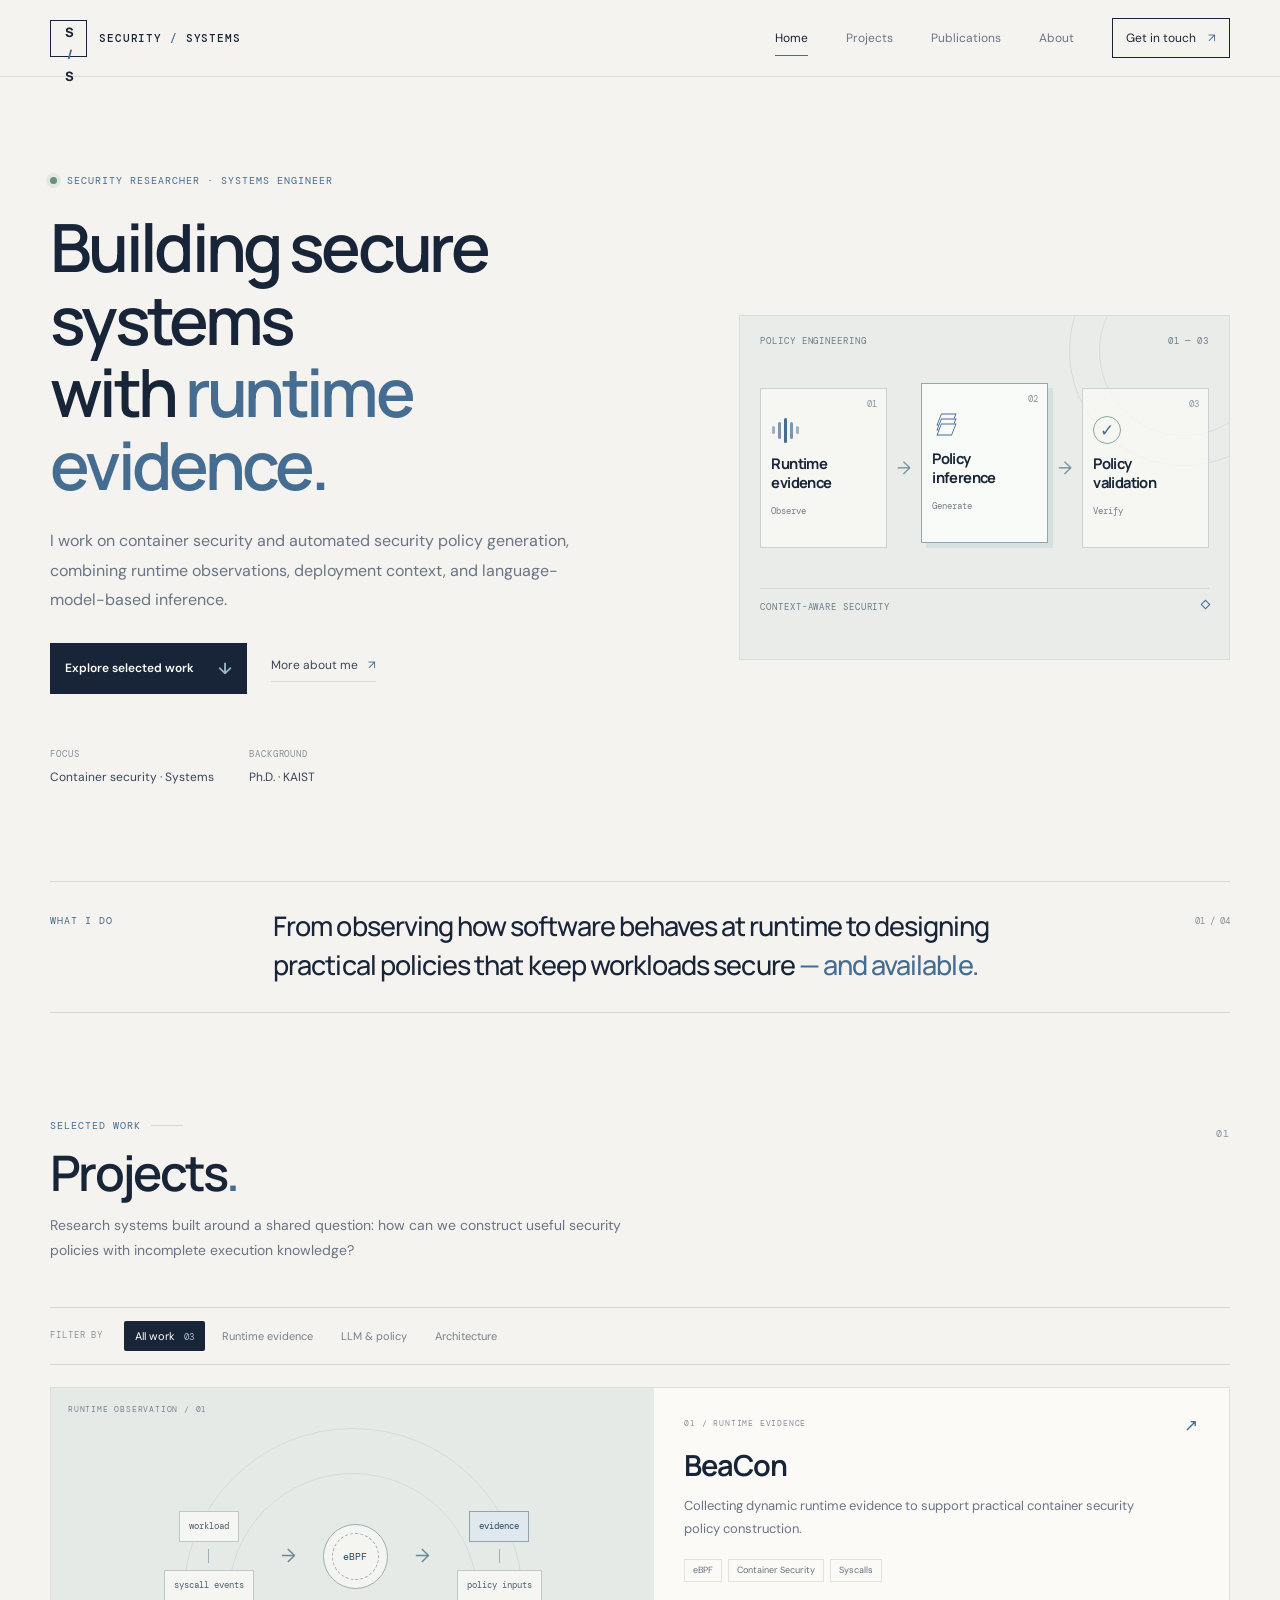
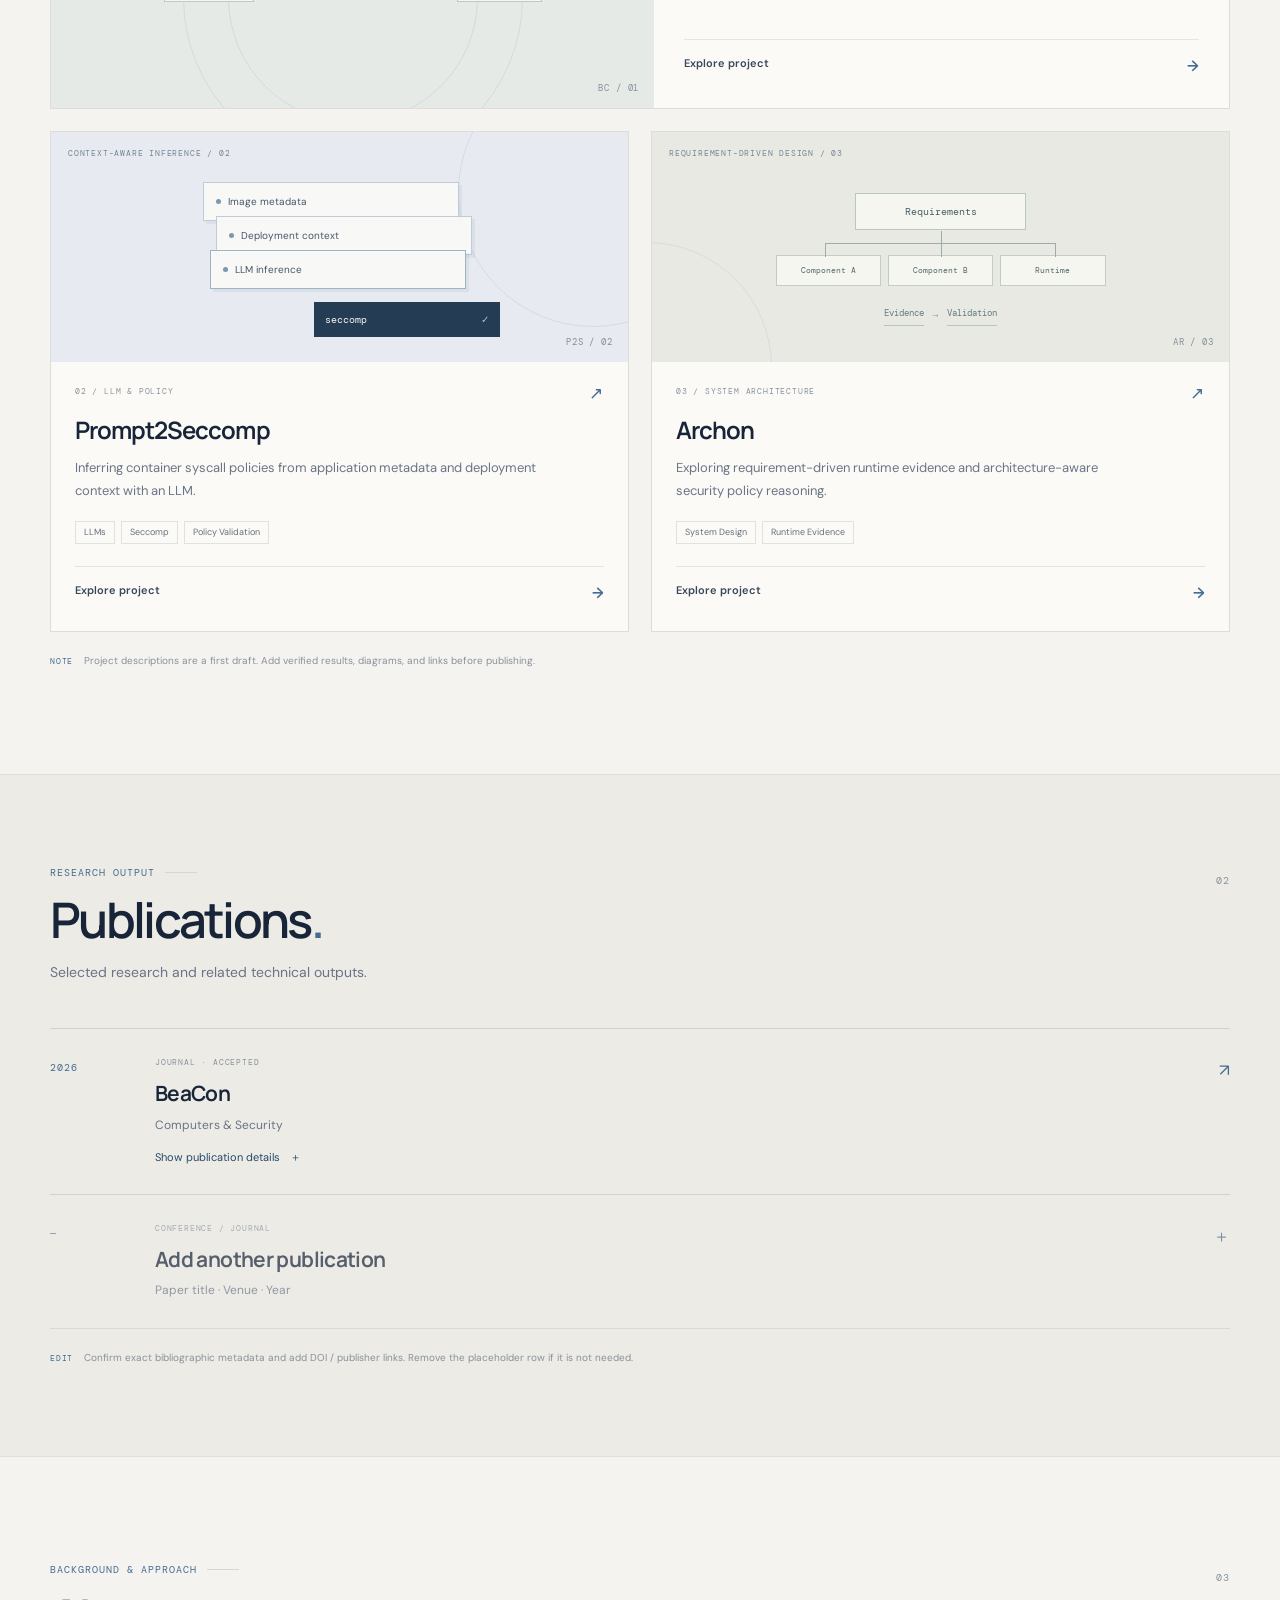
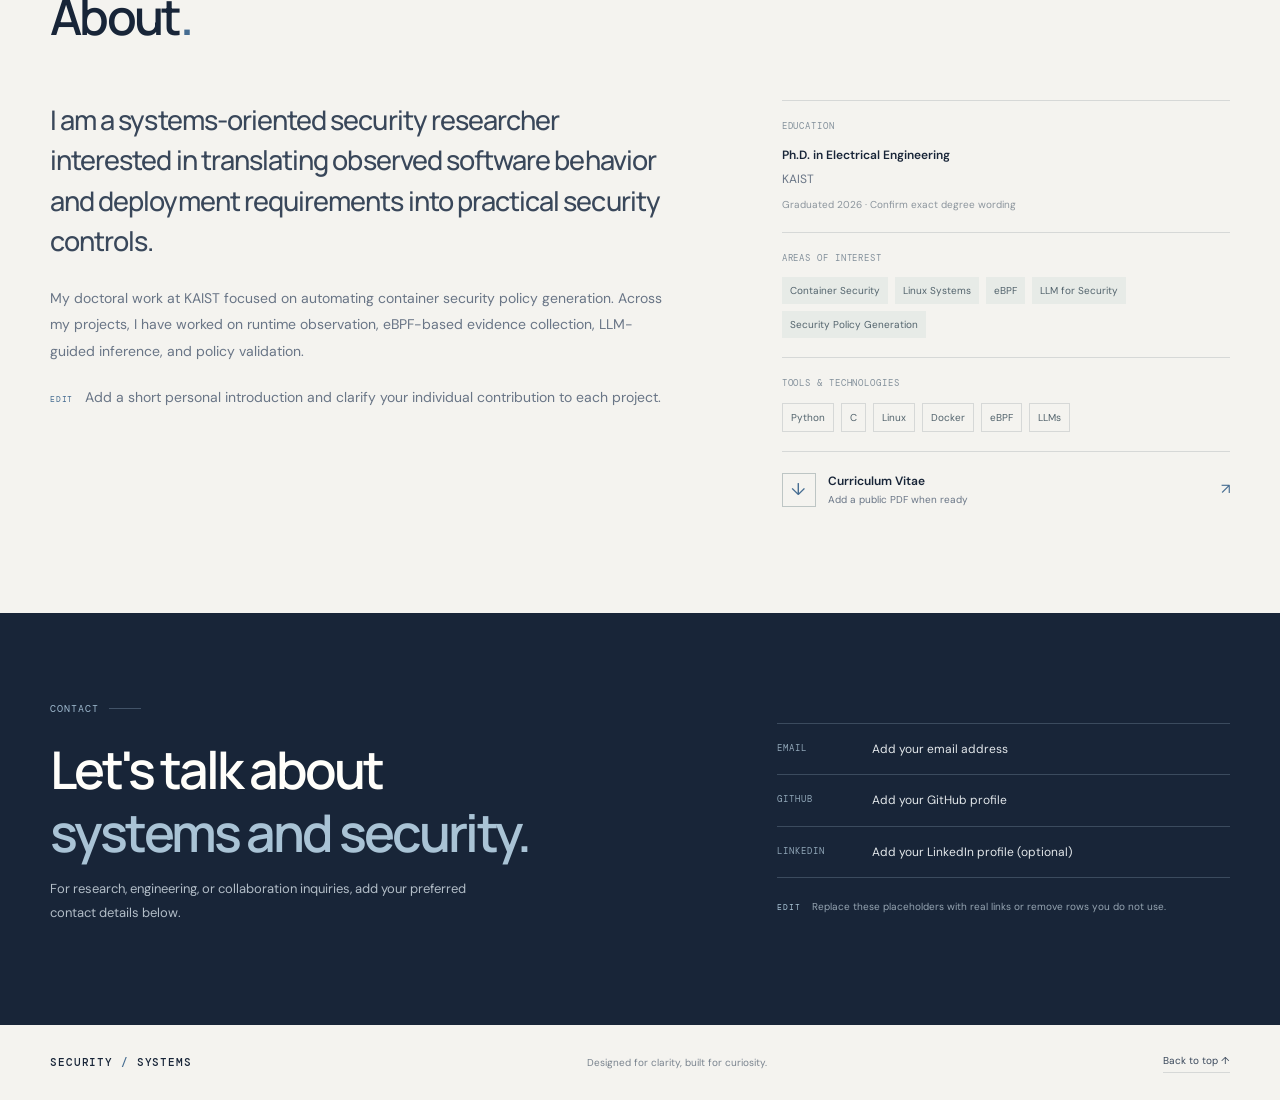
==== index.html @ 3efcaa22 "Initial Templates" ====
<!doctype html>
<html lang="en">
<head>
  <meta charset="utf-8">
  <meta name="viewport" content="width=device-width, initial-scale=1">
  <meta name="description" content="Portfolio of a security researcher and systems engineer working on container security, runtime evidence, and automated security policy generation.">
  <meta name="theme-color" content="#f4f3ef">
  <title>Security / Systems — Portfolio</title>
  <link rel="stylesheet" href="assets/css/style.css">
  <script src="assets/js/main.js" defer></script>
</head>
<body>
  <a class="skip-link" href="#main">Skip to content</a>
  <header class="site-header">
    <div class="header-inner">
      <a class="brand" href="#top" aria-label="Go to home">
        <span class="brand-mark" aria-hidden="true">S<span>/</span>S</span>
        <span class="brand-name">SECURITY <span>/</span> SYSTEMS</span>
      </a>
      <button class="menu-toggle" type="button" aria-expanded="false" aria-controls="primary-nav">
        <span class="menu-toggle-lines" aria-hidden="true"></span>
        <span class="sr-only">Toggle navigation</span>
      </button>
      <nav class="primary-nav" id="primary-nav" aria-label="Main navigation">
        <a class="nav-link active" href="#top">Home</a>
        <a class="nav-link" href="#projects">Projects</a>
        <a class="nav-link" href="#publications">Publications</a>
        <a class="nav-link" href="#about">About</a>
        <a class="nav-contact" href="#contact">Get in touch <span aria-hidden="true">↗</span></a>
      </nav>
    </div>
  </header>

  <main id="main">
    <section class="hero section-shell" id="top" aria-labelledby="hero-title">
      <div class="hero-copy">
        <p class="eyebrow"><span class="status-dot"></span> SECURITY RESEARCHER · SYSTEMS ENGINEER</p>
        <h1 id="hero-title">Building secure systems<br>with <span class="headline-accent">runtime evidence.</span></h1>
        <p class="hero-summary">I work on container security and automated security policy generation, combining runtime observations, deployment context, and language-model-based inference.</p>
        <div class="hero-actions">
          <a class="button button-primary" href="#projects">Explore selected work <span aria-hidden="true">↓</span></a>
          <a class="text-link" href="#about">More about me <span aria-hidden="true">↗</span></a>
        </div>
        <div class="hero-meta">
          <div><span class="meta-label">FOCUS</span><span>Container security · Systems</span></div>
          <div><span class="meta-label">BACKGROUND</span><span>Ph.D. · KAIST</span></div>
        </div>
      </div>

      <div class="hero-visual" aria-label="Conceptual workflow from runtime evidence to security policy validation">
        <div class="visual-topline"><span>POLICY ENGINEERING</span><span>01 — 03</span></div>
        <div class="workflow">
          <div class="workflow-node">
            <span class="node-index">01</span>
            <span class="node-icon icon-pulse" aria-hidden="true"><i></i><i></i><i></i><i></i><i></i></span>
            <span class="node-title">Runtime<br>evidence</span>
            <span class="node-caption">Observe</span>
          </div>
          <span class="workflow-connector" aria-hidden="true"><span>→</span></span>
          <div class="workflow-node node-featured">
            <span class="node-index">02</span>
            <span class="node-icon icon-layers" aria-hidden="true"><i></i><i></i><i></i></span>
            <span class="node-title">Policy<br>inference</span>
            <span class="node-caption">Generate</span>
          </div>
          <span class="workflow-connector" aria-hidden="true"><span>→</span></span>
          <div class="workflow-node">
            <span class="node-index">03</span>
            <span class="node-icon icon-check" aria-hidden="true">✓</span>
            <span class="node-title">Policy<br>validation</span>
            <span class="node-caption">Verify</span>
          </div>
        </div>
        <div class="visual-bottomline"><span>CONTEXT-AWARE SECURITY</span><span class="visual-square" aria-hidden="true"></span></div>
        <div class="visual-note"><span class="note-rule"></span><span>A systems view of security policy automation</span></div>
      </div>
    </section>

    <section class="intro-strip section-shell" aria-label="Portfolio introduction">
      <p class="strip-label">WHAT I DO</p>
      <p class="strip-copy">From observing how software behaves at runtime to designing practical policies that keep workloads secure <span>— and available.</span></p>
      <span class="strip-index">01 / 04</span>
    </section>

    <section class="section section-shell" id="projects" aria-labelledby="projects-title">
      <div class="section-heading">
        <div>
          <p class="eyebrow">SELECTED WORK <span class="eyebrow-rule"></span></p>
          <h2 id="projects-title">Projects<span class="heading-period">.</span></h2>
          <p class="section-lede">Research systems built around a shared question: how can we construct useful security policies with incomplete execution knowledge?</p>
        </div>
        <span class="section-number">01</span>
      </div>

      <div class="project-toolbar" aria-label="Filter projects">
        <span class="toolbar-label">FILTER BY</span>
        <div class="filter-group" role="group" aria-label="Project category">
          <button class="filter-button active" type="button" data-filter="all" aria-pressed="true">All work <span>03</span></button>
          <button class="filter-button" type="button" data-filter="runtime" aria-pressed="false">Runtime evidence</button>
          <button class="filter-button" type="button" data-filter="llm" aria-pressed="false">LLM & policy</button>
          <button class="filter-button" type="button" data-filter="architecture" aria-pressed="false">Architecture</button>
        </div>
      </div>

      <div class="project-grid">
        <article class="project-card project-card-large" data-categories="runtime">
          <a class="project-card-link" href="projects/beacon.html" aria-label="Read about BeaCon">
            <div class="project-visual visual-beacon">
              <div class="visual-card-label">RUNTIME OBSERVATION / 01</div>
              <div class="beacon-diagram" aria-hidden="true">
                <div class="beacon-column"><span class="diagram-chip">workload</span><span class="diagram-line"></span><span class="diagram-chip">syscall events</span></div>
                <span class="diagram-arrow">→</span>
                <div class="beacon-core"><span class="core-ring"></span><span class="core-label">eBPF</span></div>
                <span class="diagram-arrow">→</span>
                <div class="beacon-column"><span class="diagram-chip accent-chip">evidence</span><span class="diagram-line"></span><span class="diagram-chip">policy inputs</span></div>
              </div>
              <span class="visual-stamp">BC / 01</span>
            </div>
            <div class="project-card-body">
              <div class="project-overline"><span>01 / RUNTIME EVIDENCE</span><span class="project-arrow">↗</span></div>
              <h3>BeaCon</h3>
              <p>Collecting dynamic runtime evidence to support practical container security policy construction.</p>
              <div class="tag-list"><span>eBPF</span><span>Container Security</span><span>Syscalls</span></div>
              <span class="card-cta">Explore project <span aria-hidden="true">→</span></span>
            </div>
          </a>
        </article>

        <article class="project-card" data-categories="llm runtime">
          <a class="project-card-link" href="projects/prompt2seccomp.html" aria-label="Read about Prompt2Seccomp">
            <div class="project-visual visual-prompt">
              <div class="visual-card-label">CONTEXT-AWARE INFERENCE / 02</div>
              <div class="prompt-stack" aria-hidden="true">
                <div class="prompt-layer layer-one"><span class="layer-dot"></span>Image metadata</div>
                <div class="prompt-layer layer-two"><span class="layer-dot"></span>Deployment context</div>
                <div class="prompt-layer layer-three"><span class="layer-dot"></span>LLM inference</div>
                <div class="prompt-output"><span>seccomp</span><span class="output-check">✓</span></div>
              </div>
              <span class="visual-stamp">P2S / 02</span>
            </div>
            <div class="project-card-body">
              <div class="project-overline"><span>02 / LLM & POLICY</span><span class="project-arrow">↗</span></div>
              <h3>Prompt2Seccomp</h3>
              <p>Inferring container syscall policies from application metadata and deployment context with an LLM.</p>
              <div class="tag-list"><span>LLMs</span><span>Seccomp</span><span>Policy Validation</span></div>
              <span class="card-cta">Explore project <span aria-hidden="true">→</span></span>
            </div>
          </a>
        </article>

        <article class="project-card" data-categories="architecture">
          <a class="project-card-link" href="projects/archon.html" aria-label="Read about Archon">
            <div class="project-visual visual-archon">
              <div class="visual-card-label">REQUIREMENT-DRIVEN DESIGN / 03</div>
              <div class="archon-diagram" aria-hidden="true">
                <div class="archon-top">Requirements</div>
                <div class="archon-branch"><i></i><i></i><i></i></div>
                <div class="archon-nodes"><span>Component A</span><span>Component B</span><span>Runtime</span></div>
                <div class="archon-footer"><span>Evidence</span><b>→</b><span>Validation</span></div>
              </div>
              <span class="visual-stamp">AR / 03</span>
            </div>
            <div class="project-card-body">
              <div class="project-overline"><span>03 / SYSTEM ARCHITECTURE</span><span class="project-arrow">↗</span></div>
              <h3>Archon</h3>
              <p>Exploring requirement-driven runtime evidence and architecture-aware security policy reasoning.</p>
              <div class="tag-list"><span>System Design</span><span>Runtime Evidence</span></div>
              <span class="card-cta">Explore project <span aria-hidden="true">→</span></span>
            </div>
          </a>
        </article>
      </div>
      <p class="content-note"><span class="note-marker">NOTE</span> Project descriptions are a first draft. Add verified results, diagrams, and links before publishing.</p>
    </section>

    <section class="publication-section" id="publications" aria-labelledby="publications-title">
      <div class="section-shell section">
        <div class="section-heading">
          <div>
            <p class="eyebrow">RESEARCH OUTPUT <span class="eyebrow-rule"></span></p>
            <h2 id="publications-title">Publications<span class="heading-period">.</span></h2>
            <p class="section-lede">Selected research and related technical outputs.</p>
          </div>
          <span class="section-number">02</span>
        </div>
        <div class="publication-list">
          <article class="publication-item">
            <span class="publication-year">2026</span>
            <div class="publication-main">
              <div class="publication-type">JOURNAL · ACCEPTED</div>
              <h3>BeaCon</h3>
              <p>Computers &amp; Security</p>
              <details class="publication-details">
                <summary>Show publication details <span aria-hidden="true">＋</span></summary>
                <div class="details-content"><p>Replace this short label with the paper's exact title, author list, DOI or publisher link, and a one- or two-sentence summary before publishing.</p></div>
              </details>
            </div>
            <span class="publication-arrow" aria-hidden="true">↗</span>
          </article>
          <article class="publication-item publication-placeholder">
            <span class="publication-year">—</span>
            <div class="publication-main">
              <div class="publication-type">CONFERENCE / JOURNAL</div>
              <h3>Add another publication</h3>
              <p>Paper title · Venue · Year</p>
            </div>
            <span class="publication-arrow" aria-hidden="true">＋</span>
          </article>
        </div>
        <p class="content-note"><span class="note-marker">EDIT</span> Confirm exact bibliographic metadata and add DOI / publisher links. Remove the placeholder row if it is not needed.</p>
      </div>
    </section>

    <section class="section section-shell" id="about" aria-labelledby="about-title">
      <div class="section-heading">
        <div>
          <p class="eyebrow">BACKGROUND & APPROACH <span class="eyebrow-rule"></span></p>
          <h2 id="about-title">About<span class="heading-period">.</span></h2>
        </div>
        <span class="section-number">03</span>
      </div>
      <div class="about-layout">
        <div class="about-intro">
          <p class="about-lead">I am a systems-oriented security researcher interested in translating observed software behavior and deployment requirements into practical security controls.</p>
          <p>My doctoral work at KAIST focused on automating container security policy generation. Across my projects, I have worked on runtime observation, eBPF-based evidence collection, LLM-guided inference, and policy validation.</p>
          <p class="content-note"><span class="note-marker">EDIT</span> Add a short personal introduction and clarify your individual contribution to each project.</p>
        </div>
        <aside class="about-side">
          <div class="side-block">
            <span class="side-label">EDUCATION</span>
            <div class="side-entry"><strong>Ph.D. in Electrical Engineering</strong><span>KAIST</span><span class="side-muted">Graduated 2026 · Confirm exact degree wording</span></div>
          </div>
          <div class="side-block">
            <span class="side-label">AREAS OF INTEREST</span>
            <div class="interest-list"><span>Container Security</span><span>Linux Systems</span><span>eBPF</span><span>LLM for Security</span><span>Security Policy Generation</span></div>
          </div>
          <div class="side-block">
            <span class="side-label">TOOLS & TECHNOLOGIES</span>
            <div class="interest-list subdued-tags"><span>Python</span><span>C</span><span>Linux</span><span>Docker</span><span>eBPF</span><span>LLMs</span></div>
          </div>
          <a class="resume-link" href="#contact"><span class="resume-icon" aria-hidden="true">↓</span><span><strong>Curriculum Vitae</strong><small>Add a public PDF when ready</small></span><span class="resume-arrow">↗</span></a>
        </aside>
      </div>
    </section>

    <section class="contact-section" id="contact" aria-labelledby="contact-title">
      <div class="section-shell contact-inner">
        <div>
          <p class="eyebrow">CONTACT <span class="eyebrow-rule"></span></p>
          <h2 id="contact-title">Let's talk about<br><span class="headline-accent">systems and security.</span></h2>
          <p class="contact-copy">For research, engineering, or collaboration inquiries, add your preferred contact details below.</p>
        </div>
        <div class="contact-links">
          <div class="contact-row"><span class="contact-label">EMAIL</span><span class="contact-value">Add your email address</span></div>
          <div class="contact-row"><span class="contact-label">GITHUB</span><span class="contact-value">Add your GitHub profile</span></div>
          <div class="contact-row"><span class="contact-label">LINKEDIN</span><span class="contact-value">Add your LinkedIn profile (optional)</span></div>
          <p class="content-note"><span class="note-marker">EDIT</span> Replace these placeholders with real links or remove rows you do not use.</p>
        </div>
      </div>
    </section>
  </main>

  <footer class="site-footer section-shell">
    <a class="footer-brand" href="#top">SECURITY <span>/</span> SYSTEMS</a>
    <span>Designed for clarity, built for curiosity.</span>
    <a class="back-top" href="#top">Back to top ↑</a>
  </footer>
</body>
</html>
---- assets/css/style.css ----
@import url('https://fonts.googleapis.com/css2?family=DM+Mono:wght@400;500&family=DM+Sans:wght@400;500;600;700&family=Manrope:wght@400;500;600;700;800&display=swap');

:root {
  --paper: #f4f3ef;
  --paper-deep: #ecebe6;
  --surface: #fbfaf7;
  --ink: #182538;
  --ink-soft: #39475a;
  --muted: #697586;
  --line: #d6d8d7;
  --blue: #456c91;
  --blue-dark: #254967;
  --blue-pale: #e2e9ed;
  --sage: #dce4e0;
  --white: #fffefa;
  --mono: 'DM Mono', 'SFMono-Regular', Consolas, monospace;
  --sans: 'DM Sans', -apple-system, BlinkMacSystemFont, 'Segoe UI', sans-serif;
  --display: 'Manrope', var(--sans);
  --shell: 1180px;
  --radius: 4px;
}

*, *::before, *::after { box-sizing: border-box; }
html { scroll-behavior: smooth; scroll-padding-top: 90px; }
body { margin: 0; background: var(--paper); color: var(--ink); font-family: var(--sans); font-size: 15px; line-height: 1.7; -webkit-font-smoothing: antialiased; }
a { color: inherit; text-decoration: none; }
button { font: inherit; }
::selection { background: #d2e0e9; color: var(--ink); }

.skip-link { position: absolute; left: 16px; top: -80px; z-index: 1000; background: var(--ink); color: white; padding: 10px 14px; }
.skip-link:focus { top: 16px; }
.sr-only { position: absolute; width: 1px; height: 1px; padding: 0; margin: -1px; overflow: hidden; clip: rect(0, 0, 0, 0); white-space: nowrap; border: 0; }
.section-shell { width: min(var(--shell), calc(100% - 64px)); margin-inline: auto; }
.site-header { position: sticky; top: 0; z-index: 50; background: rgb(244 243 239 / 92%); border-bottom: 1px solid rgb(214 216 215 / 80%); backdrop-filter: blur(14px); }
.header-inner { width: min(var(--shell), calc(100% - 64px)); min-height: 76px; margin: 0 auto; display: flex; align-items: center; justify-content: space-between; gap: 30px; }
.brand { display: inline-flex; gap: 12px; align-items: center; min-width: max-content; }
.brand-mark { display: grid; place-items: center; width: 37px; height: 37px; border: 1px solid var(--ink); font-family: var(--display); font-weight: 800; letter-spacing: -2px; font-size: 13px; }
.brand-mark span, .brand-name span, .footer-brand span { color: var(--blue); }
.brand-name, .footer-brand { font-family: var(--mono); font-size: 11px; letter-spacing: .08em; font-weight: 500; }
.primary-nav { display: flex; align-items: center; gap: clamp(18px, 3vw, 38px); }
.nav-link { position: relative; color: var(--muted); font-size: 12px; transition: color .18s ease; }
.nav-link::after { content: ''; position: absolute; height: 1px; width: 0; left: 0; bottom: -8px; background: var(--blue); transition: width .18s ease; }
.nav-link:hover, .nav-link.active { color: var(--ink); }
.nav-link:hover::after, .nav-link.active::after { width: 100%; }
.nav-contact { border: 1px solid var(--ink); padding: 9px 13px; font-size: 12px; transition: background .18s ease, color .18s ease; }
.nav-contact span { margin-left: 9px; color: var(--blue); }
.nav-contact:hover { background: var(--ink); color: var(--white); }
.nav-contact:hover span { color: white; }
.menu-toggle { display: none; }

.hero { min-height: 610px; padding-top: 96px; padding-bottom: 80px; display: grid; grid-template-columns: minmax(0, 1.1fr) minmax(340px, .9fr); gap: clamp(44px, 7vw, 95px); align-items: center; }
.hero-copy { padding-bottom: 14px; }
.eyebrow, .meta-label, .strip-label, .section-number, .toolbar-label, .project-overline, .visual-topline, .visual-bottomline, .visual-card-label, .visual-stamp, .publication-type, .publication-year, .side-label, .contact-label, .note-marker { font-family: var(--mono); text-transform: uppercase; font-size: 10px; letter-spacing: .1em; line-height: 1.5; }
.eyebrow { display: flex; align-items: center; gap: 10px; color: var(--blue); margin: 0 0 23px; }
.status-dot { width: 7px; height: 7px; border-radius: 50%; background: #6b907c; box-shadow: 0 0 0 4px rgb(107 144 124 / 12%); }
h1, h2, h3, p { margin-top: 0; }
h1, h2, h3 { font-family: var(--display); }
h1 { font-size: clamp(42px, 5.2vw, 68px); line-height: 1.09; letter-spacing: -.055em; font-weight: 600; margin-bottom: 25px; }
.headline-accent { color: var(--blue); }
.hero-summary { max-width: 540px; color: var(--muted); font-size: 16px; line-height: 1.85; margin-bottom: 28px; }
.hero-actions { display: flex; align-items: center; flex-wrap: wrap; gap: 24px; }
.button { display: inline-flex; align-items: center; gap: 24px; padding: 12px 15px; font-size: 12px; font-weight: 600; transition: transform .18s ease, background .18s ease; }
.button:hover { transform: translateY(-2px); }
.button-primary { background: var(--ink); color: var(--white); }
.button-primary span { color: #9eb8cd; font-size: 16px; }
.button-primary:hover { background: var(--blue-dark); }
.text-link { font-size: 12px; color: var(--ink-soft); border-bottom: 1px solid var(--line); padding-bottom: 5px; }
.text-link span { margin-left: 7px; color: var(--blue); }
.hero-meta { margin-top: 54px; display: flex; gap: 35px; flex-wrap: wrap; }
.hero-meta > div { display: grid; gap: 5px; }
.meta-label { color: #87909b; font-size: 9px; }
.hero-meta > div > span:last-child { font-size: 12px; color: var(--ink-soft); }

.hero-visual { position: relative; min-height: 345px; align-self: center; background: #e9ece9; border: 1px solid #d8ddda; padding: 19px 20px 17px; overflow: hidden; }
.hero-visual::before { content: ''; position: absolute; width: 230px; height: 230px; border: 1px solid rgb(69 108 145 / 13%); border-radius: 50%; right: -70px; top: -80px; }
.hero-visual::after { content: ''; position: absolute; width: 170px; height: 170px; border: 1px solid rgb(69 108 145 / 13%); border-radius: 50%; right: -40px; top: -50px; }
.visual-topline, .visual-bottomline { position: relative; z-index: 1; display: flex; justify-content: space-between; color: #697d89; font-size: 9px; }
.workflow { position: relative; z-index: 1; display: grid; grid-template-columns: 1fr 20px 1fr 20px 1fr; gap: 7px; align-items: center; min-height: 240px; }
.workflow-node { position: relative; min-height: 160px; padding: 14px 10px; display: flex; flex-direction: column; align-items: flex-start; justify-content: center; gap: 10px; border: 1px solid #c9d2d1; background: rgb(251 250 247 / 75%); }
.node-featured { background: #f8faf8; border-color: #8da6b4; box-shadow: 5px 5px 0 #d6e0e1; transform: translateY(-5px); }
.node-index { position: absolute; top: 8px; right: 9px; color: #8a969e; font-family: var(--mono); font-size: 9px; }
.node-title { font-family: var(--display); font-weight: 700; font-size: clamp(12px, 1.15vw, 15px); line-height: 1.25; letter-spacing: -.04em; }
.node-caption { margin-top: 3px; color: #75818c; font-family: var(--mono); font-size: 9px; }
.node-icon { width: 28px; height: 28px; color: var(--blue); display: flex; align-items: center; justify-content: center; }
.icon-pulse { gap: 3px; align-items: center; }
.icon-pulse i { width: 3px; border-radius: 2px; background: var(--blue); display: block; }
.icon-pulse i:nth-child(1), .icon-pulse i:nth-child(5) { height: 8px; opacity: .5; }
.icon-pulse i:nth-child(2), .icon-pulse i:nth-child(4) { height: 17px; opacity: .7; }
.icon-pulse i:nth-child(3) { height: 25px; }
.icon-layers { position: relative; }
.icon-layers i { position: absolute; width: 17px; height: 11px; border: 1px solid var(--blue); transform: skewY(-25deg) rotate(25deg); background: #f8faf8; }
.icon-layers i:nth-child(1) { top: 3px; }
.icon-layers i:nth-child(2) { top: 8px; }
.icon-layers i:nth-child(3) { top: 13px; }
.icon-check { border: 1px solid #8ca79a; border-radius: 50%; font-size: 17px; }
.workflow-connector { color: #7892a1; font-size: 18px; text-align: center; }
.visual-bottomline { border-top: 1px solid #d2d9d7; padding-top: 12px; }
.visual-square { width: 7px; height: 7px; border: 1px solid var(--blue); transform: rotate(45deg); }
.visual-note { position: absolute; bottom: -28px; left: 20px; display: flex; align-items: center; gap: 9px; font-size: 10px; color: #73808b; }
.note-rule { width: 24px; height: 1px; background: var(--blue); }

.intro-strip { display: grid; grid-template-columns: .65fr 3fr auto; gap: 30px; align-items: start; padding: 24px 0 28px; border-top: 1px solid var(--line); border-bottom: 1px solid var(--line); }
.strip-label { color: var(--blue); padding-top: 7px; }
.strip-copy { max-width: 750px; font-family: var(--display); font-size: clamp(19px, 2.5vw, 27px); line-height: 1.45; letter-spacing: -.035em; margin: 0; font-weight: 500; }
.strip-copy span { color: var(--blue); }
.strip-index { color: #89929c; font-family: var(--mono); font-size: 9px; padding-top: 8px; }
.section { padding-top: 105px; padding-bottom: 105px; }
.section-heading { display: flex; justify-content: space-between; align-items: flex-start; gap: 30px; margin-bottom: 43px; }
.section-heading .eyebrow { margin-bottom: 13px; }
.eyebrow-rule { height: 1px; width: 32px; background: var(--line); display: inline-block; }
h2 { font-size: clamp(36px, 4vw, 49px); line-height: 1.1; font-weight: 600; letter-spacing: -.055em; margin-bottom: 13px; }
.heading-period { color: var(--blue); }
.section-lede { color: var(--muted); max-width: 620px; font-size: 14px; margin: 0; line-height: 1.8; }
.section-number { color: #8a949d; padding-top: 8px; }
.project-toolbar { display: flex; align-items: center; flex-wrap: wrap; gap: 21px; padding: 13px 0; border-top: 1px solid var(--line); border-bottom: 1px solid var(--line); margin-bottom: 22px; }
.toolbar-label { color: #8b949d; font-size: 9px; }
.filter-group { display: flex; flex-wrap: wrap; gap: 6px; }
.filter-button { cursor: pointer; border: 1px solid transparent; background: transparent; color: #77818c; padding: 5px 10px; font-size: 11px; border-radius: 2px; transition: border-color .18s ease, background .18s ease, color .18s ease; }
.filter-button:hover { color: var(--ink); border-color: var(--line); }
.filter-button.active { background: var(--ink); color: var(--white); }
.filter-button span { color: #a6c0d3; margin-left: 6px; font-family: var(--mono); font-size: 9px; }
.project-grid { display: grid; grid-template-columns: repeat(2, minmax(0, 1fr)); gap: 22px; align-items: stretch; }
.project-card { background: var(--surface); border: 1px solid #deded8; min-width: 0; transition: border-color .22s ease, transform .22s ease, box-shadow .22s ease; }
.project-card:hover { transform: translateY(-3px); border-color: #b4c1c8; box-shadow: 0 10px 24px rgb(24 37 56 / 5%); }
.project-card[hidden] { display: none; }
.project-card-large { grid-column: span 2; display: grid; }
.project-card-large .project-card-link { display: grid; grid-template-columns: 1.05fr 1fr; }
.project-card-link { display: flex; flex-direction: column; height: 100%; }
.project-visual { min-height: 230px; position: relative; overflow: hidden; padding: 17px 18px; display: flex; flex-direction: column; justify-content: center; }
.project-card-large .project-visual { min-height: 320px; }
.visual-card-label { position: absolute; top: 15px; left: 17px; color: #778695; font-size: 8px; }
.visual-stamp { position: absolute; bottom: 13px; right: 15px; color: #83909a; font-size: 9px; }
.visual-beacon { background: #e6eae7; }
.visual-beacon::before { content: ''; position: absolute; width: 340px; height: 340px; border-radius: 50%; border: 1px solid rgb(69 108 145 / 13%); top: 40px; left: 50%; transform: translateX(-50%); }
.visual-beacon::after { content: ''; position: absolute; width: 250px; height: 250px; border-radius: 50%; border: 1px solid rgb(69 108 145 / 13%); top: 85px; left: 50%; transform: translateX(-50%); }
.beacon-diagram { z-index: 1; display: flex; align-items: center; justify-content: center; gap: clamp(10px, 2.2vw, 27px); padding-top: 16px; }
.beacon-column { display: flex; flex-direction: column; align-items: center; gap: 7px; }
.diagram-chip { padding: 7px 9px; border: 1px solid #bdc9c9; background: #f5f6f2; font-family: var(--mono); font-size: 9px; color: #4e6270; white-space: nowrap; }
.accent-chip { border-color: #8ca3b1; background: #dfe8ec; color: #254967; }
.diagram-line { height: 14px; width: 1px; background: #9eafb5; }
.diagram-arrow { font-size: 19px; color: #67869a; }
.beacon-core { width: 65px; height: 65px; flex: 0 0 auto; display: grid; place-items: center; position: relative; border: 1px solid #9aafb8; border-radius: 50%; background: #f4f5f1; }
.core-ring { position: absolute; inset: 8px; border: 1px dashed #9aafb8; border-radius: 50%; }
.core-label { font-family: var(--mono); color: var(--blue-dark); font-size: 10px; }
.visual-prompt { background: #e7eaf0; }
.visual-prompt::before { content: ''; position: absolute; width: 270px; height: 270px; border: 1px solid rgb(69 108 145 / 12%); border-radius: 50%; right: -100px; top: -75px; }
.prompt-stack { width: min(100%, 320px); margin: 25px auto 0; position: relative; min-height: 155px; }
.prompt-layer { position: absolute; width: 80%; left: 10%; padding: 10px 12px; border: 1px solid #c1cbd8; background: rgb(250 250 248 / 90%); color: #45586a; font-size: 10px; box-shadow: 3px 3px 0 rgb(69 108 145 / 8%); }
.prompt-layer .layer-dot { display: inline-block; width: 5px; height: 5px; border-radius: 50%; margin-right: 7px; background: #7899b1; vertical-align: 1px; }
.layer-one { top: 0; transform: translateX(-9px); }
.layer-two { top: 34px; transform: translateX(4px); }
.layer-three { top: 68px; transform: translateX(-2px); border-color: #9eb4c3; }
.prompt-output { position: absolute; bottom: 0; right: 0; display: flex; justify-content: space-between; width: 58%; padding: 9px 11px; background: #253d54; color: #f5f5f0; font-family: var(--mono); font-size: 10px; }
.output-check { color: #a6cdb7; }
.visual-archon { background: #e8e9e3; }
.visual-archon::after { content: ''; position: absolute; width: 250px; height: 250px; border: 1px solid rgb(69 108 145 / 11%); border-radius: 50%; left: -130px; bottom: -130px; }
.archon-diagram { width: min(100%, 330px); margin: 24px auto 0; position: relative; z-index: 1; text-align: center; }
.archon-top { width: 52%; margin: 0 auto; padding: 9px 8px; border: 1px solid #b9c7c3; background: #f6f6f1; font-family: var(--mono); font-size: 10px; color: #475f64; }
.archon-branch { width: 70%; height: 25px; border-top: 1px solid #9aada8; margin: 0 auto; position: relative; top: 13px; }
.archon-branch::before { content: ''; position: absolute; height: 13px; width: 1px; background: #9aada8; left: 50%; top: -13px; }
.archon-branch i { position: absolute; width: 1px; height: 13px; background: #9aada8; top: 0; }
.archon-branch i:nth-child(1) { left: 0; }.archon-branch i:nth-child(2) { left: 50%; }.archon-branch i:nth-child(3) { right: 0; }
.archon-nodes { display: grid; grid-template-columns: repeat(3, 1fr); gap: 7px; }
.archon-nodes span { border: 1px solid #c2cbc5; background: #f6f6f1; padding: 8px 3px; font-family: var(--mono); font-size: 8px; color: #53696b; }
.archon-footer { display: flex; justify-content: center; gap: 9px; align-items: center; margin-top: 20px; color: #647d82; font-family: var(--mono); font-size: 9px; }
.archon-footer span { border-bottom: 1px solid #b5c5c2; padding-bottom: 3px; }
.project-card-body { display: flex; flex-direction: column; align-items: flex-start; padding: 23px 24px 24px; flex: 1; }
.project-card-large .project-card-body { padding: 29px 30px; }
.project-overline { width: 100%; display: flex; justify-content: space-between; color: #8a949c; font-size: 8px; margin-bottom: 14px; }
.project-arrow { font-size: 17px; line-height: 1; color: var(--blue); transition: transform .2s ease; }
.project-card:hover .project-arrow { transform: translate(2px, -2px); }
.project-card h3 { font-size: 24px; letter-spacing: -.04em; line-height: 1.2; margin-bottom: 11px; font-weight: 650; }
.project-card-large h3 { font-size: 29px; }
.project-card-body > p { color: var(--muted); font-size: 13px; line-height: 1.8; max-width: 470px; margin-bottom: 18px; }
.tag-list { display: flex; flex-wrap: wrap; gap: 6px; margin-bottom: 22px; }
.tag-list span { border: 1px solid #e0e2dd; padding: 4px 8px; color: #64717c; font-size: 9px; line-height: 1.5; }
.card-cta { margin-top: auto; padding-top: 14px; width: 100%; border-top: 1px solid #e5e5df; display: flex; justify-content: space-between; color: var(--ink-soft); font-size: 11px; font-weight: 600; }
.card-cta span { color: var(--blue); font-size: 15px; }
.content-note { font-size: 10px; color: #89919a; margin: 20px 0 0; line-height: 1.7; }
.note-marker { display: inline-block; color: var(--blue); font-size: 8px; margin-right: 8px; }

.publication-section { background: var(--paper-deep); border-top: 1px solid #e0e0d9; border-bottom: 1px solid #e0e0d9; }
.publication-section .section { padding-top: 90px; padding-bottom: 90px; }
.publication-list { border-top: 1px solid #d0d2ce; }
.publication-item { display: grid; grid-template-columns: 80px minmax(0, 1fr) 28px; gap: 25px; align-items: start; padding: 27px 0; border-bottom: 1px solid #d0d2ce; }
.publication-year { padding-top: 4px; color: var(--blue); }
.publication-type { color: #89939b; font-size: 8px; margin-bottom: 8px; }
.publication-main h3 { font-size: 21px; font-weight: 650; letter-spacing: -.03em; margin-bottom: 3px; }
.publication-main > p { color: var(--muted); font-size: 12px; margin-bottom: 0; }
.publication-arrow { text-align: right; color: var(--blue); font-size: 17px; }
.publication-placeholder { opacity: .7; }
.publication-details { margin-top: 13px; font-size: 11px; }
.publication-details summary { cursor: pointer; list-style: none; color: var(--blue-dark); width: fit-content; }
.publication-details summary::-webkit-details-marker { display: none; }
.publication-details summary span { margin-left: 7px; font-family: var(--mono); }
.publication-details[open] summary span { display: inline-block; transform: rotate(45deg); }
.details-content { max-width: 650px; padding: 10px 13px; border-left: 2px solid #9cb0bd; background: rgb(255 255 255 / 35%); margin-top: 9px; color: #687583; }
.details-content p { margin: 0; }

.about-layout { display: grid; grid-template-columns: minmax(0, 1.1fr) minmax(300px, .8fr); gap: clamp(50px, 9vw, 125px); }
.about-intro { max-width: 620px; }
.about-intro p { color: var(--muted); font-size: 14px; line-height: 1.9; }
.about-intro .about-lead { color: var(--ink-soft); font-family: var(--display); font-weight: 500; font-size: clamp(20px, 2.5vw, 27px); letter-spacing: -.035em; line-height: 1.5; margin-bottom: 23px; }
.about-side { border-top: 1px solid var(--line); }
.side-block { padding: 19px 0; border-bottom: 1px solid var(--line); }
.side-label { color: #83909b; display: block; margin-bottom: 12px; font-size: 9px; }
.side-entry { display: grid; gap: 3px; font-size: 12px; }
.side-entry strong { font-weight: 600; }
.side-entry > span { color: var(--muted); }
.side-entry .side-muted { font-size: 10px; color: #8b949c; margin-top: 4px; }
.interest-list { display: flex; flex-wrap: wrap; gap: 7px; }
.interest-list span { padding: 5px 8px; font-size: 10px; background: #e7ebe7; color: #52636c; }
.subdued-tags span { background: transparent; border: 1px solid var(--line); }
.resume-link { display: flex; align-items: center; gap: 12px; padding-top: 19px; }
.resume-icon { display: grid; place-items: center; width: 34px; height: 34px; border: 1px solid #bdc5c4; color: var(--blue); font-size: 17px; }
.resume-link > span:nth-child(2) { display: grid; gap: 0; }
.resume-link strong { font-size: 12px; font-weight: 600; }
.resume-link small { font-size: 10px; color: var(--muted); }
.resume-arrow { margin-left: auto; color: var(--blue); }

.contact-section { background: var(--ink); color: var(--white); }
.contact-inner { display: grid; grid-template-columns: 1.15fr .85fr; gap: clamp(50px, 9vw, 125px); padding-top: 88px; padding-bottom: 88px; }
.contact-section .eyebrow { color: #9eb9ce; }
.contact-section .eyebrow-rule { background: #425368; }
.contact-section h2 { font-size: clamp(34px, 4.2vw, 52px); line-height: 1.2; }
.contact-section .headline-accent { color: #a9c3d5; }
.contact-copy { max-width: 430px; color: #b2bdc7; font-size: 13px; line-height: 1.8; }
.contact-links { align-self: center; border-top: 1px solid #3b4b5e; }
.contact-row { display: grid; grid-template-columns: 80px 1fr; gap: 15px; padding: 15px 0; border-bottom: 1px solid #3b4b5e; }
.contact-label { color: #91a7b8; font-size: 9px; padding-top: 3px; }
.contact-value { color: #e2e7ea; font-size: 12px; }
.contact-section .content-note { color: #96a5b2; }
.contact-section .note-marker { color: #a9c3d5; }
.site-footer { display: flex; align-items: center; justify-content: space-between; gap: 20px; min-height: 75px; color: #79838e; font-size: 10px; }
.footer-brand { color: var(--ink); }
.back-top { color: var(--ink-soft); border-bottom: 1px solid var(--line); padding-bottom: 3px; }

/* Project detail pages */
.detail-hero { padding-top: 75px; padding-bottom: 56px; border-bottom: 1px solid var(--line); }
.breadcrumb { display: flex; align-items: center; gap: 9px; color: #84909b; font-family: var(--mono); font-size: 9px; text-transform: uppercase; margin-bottom: 32px; }
.breadcrumb a:hover { color: var(--blue); }
.breadcrumb span { color: #b1b7ba; }
.detail-hero h1 { max-width: 850px; font-size: clamp(42px, 5vw, 61px); margin-bottom: 18px; }
.detail-summary { max-width: 750px; color: var(--muted); font-size: 16px; line-height: 1.8; }
.detail-meta { display: flex; gap: 28px; flex-wrap: wrap; margin-top: 30px; }
.detail-meta div { display: grid; gap: 4px; }
.detail-meta span:first-child { font-family: var(--mono); font-size: 9px; color: #8b969e; text-transform: uppercase; letter-spacing: .08em; }
.detail-meta span:last-child { font-size: 12px; color: var(--ink-soft); }
.detail-content { display: grid; grid-template-columns: 190px minmax(0, 760px); justify-content: space-between; gap: 55px; padding-top: 62px; padding-bottom: 100px; }
.detail-sidebar { position: sticky; top: 110px; align-self: start; border-top: 1px solid var(--line); }
.detail-sidebar span { display: block; font-family: var(--mono); color: #85919b; font-size: 9px; padding: 14px 0 10px; }
.detail-sidebar a { display: block; color: #65717d; font-size: 11px; padding: 6px 0; }
.detail-sidebar a:hover { color: var(--blue); }
.detail-section { padding: 0 0 36px; scroll-margin-top: 100px; }
.detail-section + .detail-section { border-top: 1px solid var(--line); padding-top: 30px; }
.detail-section h2 { font-size: 26px; margin-bottom: 15px; }
.detail-section p, .detail-section li { color: #65717d; font-size: 13px; line-height: 1.9; }
.detail-section ul { padding-left: 19px; }
.detail-section li + li { margin-top: 7px; }
.detail-callout { background: #e8ece8; border-left: 2px solid var(--blue); padding: 16px 18px; margin: 18px 0; color: #556675; font-size: 12px; line-height: 1.8; }
.detail-workflow { display: grid; grid-template-columns: repeat(3, 1fr); gap: 9px; margin: 20px 0; }
.detail-workflow div { border: 1px solid #d2d8d5; background: #f8f8f4; padding: 14px 12px; min-height: 92px; }
.detail-workflow strong { display: block; color: var(--ink-soft); font-size: 12px; margin-bottom: 7px; }
.detail-workflow span { display: block; color: #7b8792; font-size: 10px; line-height: 1.6; }
.detail-footer { display: flex; justify-content: space-between; align-items: center; border-top: 1px solid var(--line); padding-top: 20px; }
.detail-footer a { color: var(--blue-dark); font-size: 12px; }
.detail-footer a:hover { text-decoration: underline; }

@media (max-width: 900px) {
  .hero { grid-template-columns: minmax(0, 1fr); gap: 55px; padding-top: 72px; padding-bottom: 70px; }
  .hero-copy { max-width: 720px; }
  .hero-visual { width: min(100%, 600px); margin: 0 auto; }
  .project-card-large .project-card-link { grid-template-columns: 1fr; }
  .project-card-large .project-visual { min-height: 270px; }
  .project-card-large .project-card-body { padding: 23px 24px 24px; }
  .about-layout, .contact-inner { grid-template-columns: 1fr; gap: 40px; }
  .about-side { max-width: 700px; }
  .contact-links { max-width: 700px; width: 100%; }
  .detail-content { grid-template-columns: 150px minmax(0, 1fr); gap: 35px; }
}
@media (max-width: 640px) {
  .section-shell, .header-inner { width: calc(100% - 38px); }
  .header-inner { min-height: 66px; }
  .brand-name { font-size: 10px; }
  .menu-toggle { display: flex; width: 38px; height: 38px; border: 1px solid var(--line); background: transparent; align-items: center; justify-content: center; cursor: pointer; }
  .menu-toggle-lines, .menu-toggle-lines::before, .menu-toggle-lines::after { display: block; width: 15px; height: 1px; background: var(--ink); position: relative; transition: transform .18s ease; }
  .menu-toggle-lines::before, .menu-toggle-lines::after { content: ''; position: absolute; left: 0; }
  .menu-toggle-lines::before { top: -5px; }.menu-toggle-lines::after { top: 5px; }
  .menu-toggle[aria-expanded="true"] .menu-toggle-lines { background: transparent; }
  .menu-toggle[aria-expanded="true"] .menu-toggle-lines::before { top: 0; transform: rotate(45deg); }
  .menu-toggle[aria-expanded="true"] .menu-toggle-lines::after { top: 0; transform: rotate(-45deg); }
  .primary-nav { display: none; position: absolute; top: 66px; left: 0; right: 0; padding: 15px 19px 20px; background: var(--paper); border-bottom: 1px solid var(--line); align-items: stretch; flex-direction: column; gap: 0; }
  .primary-nav.is-open { display: flex; }
  .nav-link { padding: 10px 0; }.nav-link::after { display: none; }
  .nav-contact { margin-top: 8px; text-align: center; }
  .hero { min-height: 0; padding-top: 58px; padding-bottom: 52px; gap: 45px; }
  .eyebrow { font-size: 9px; }
  h1 { font-size: clamp(39px, 11vw, 52px); }
  .hero-summary { font-size: 14px; }
  .hero-meta { margin-top: 38px; gap: 25px; }
  .hero-visual { min-height: 295px; padding: 15px 12px 13px; }
  .workflow { min-height: 210px; grid-template-columns: 1fr 12px 1fr 12px 1fr; gap: 4px; }
  .workflow-node { padding: 12px 6px; min-height: 148px; }
  .node-title { font-size: 11px; }
  .node-index { top: 5px; right: 5px; font-size: 8px; }
  .workflow-connector { font-size: 14px; }
  .visual-note { left: 12px; font-size: 9px; }
  .intro-strip { grid-template-columns: 1fr auto; gap: 10px; padding: 22px 0; }
  .strip-label { grid-column: 1; }.strip-copy { grid-column: 1 / -1; grid-row: 2; font-size: 22px; }.strip-index { grid-column: 2; grid-row: 1; }
  .section, .publication-section .section { padding-top: 70px; padding-bottom: 70px; }
  .section-heading { margin-bottom: 30px; }
  h2 { font-size: 38px; }
  .section-lede { font-size: 13px; }
  .project-toolbar { align-items: flex-start; flex-direction: column; gap: 9px; }
  .filter-group { gap: 4px; }
  .filter-button { padding: 6px 8px; font-size: 10px; }
  .project-grid { grid-template-columns: minmax(0, 1fr); gap: 16px; }
  .project-card-large { grid-column: auto; }
  .project-card-large .project-visual, .project-visual { min-height: 225px; }
  .project-card-body, .project-card-large .project-card-body { padding: 20px; }
  .project-card h3, .project-card-large h3 { font-size: 24px; }
  .beacon-diagram { gap: 8px; }
  .diagram-chip { font-size: 8px; padding: 6px 5px; }
  .beacon-core { width: 54px; height: 54px; }
  .publication-item { grid-template-columns: 43px minmax(0,1fr) 18px; gap: 12px; padding: 22px 0; }
  .publication-main h3 { font-size: 19px; }
  .about-layout { gap: 32px; }
  .about-intro .about-lead { font-size: 22px; }
  .contact-inner { padding-top: 67px; padding-bottom: 66px; gap: 28px; }
  .contact-section h2 { font-size: 38px; }
  .contact-row { grid-template-columns: 66px 1fr; gap: 8px; }
  .site-footer { min-height: 90px; flex-wrap: wrap; justify-content: space-between; padding-top: 20px; padding-bottom: 20px; }
  .site-footer > span { display: none; }
  .detail-hero { padding-top: 50px; padding-bottom: 40px; }
  .detail-hero h1 { font-size: 40px; }
  .detail-summary { font-size: 14px; }
  .detail-content { grid-template-columns: 1fr; gap: 30px; padding-top: 32px; padding-bottom: 65px; }
  .detail-sidebar { position: static; display: flex; gap: 15px; flex-wrap: wrap; align-items: center; }
  .detail-sidebar span { width: 100%; padding-bottom: 0; }
  .detail-sidebar a { padding: 0; }
  .detail-workflow { grid-template-columns: 1fr; }
  .detail-workflow div { min-height: 0; }
}
@media (prefers-reduced-motion: reduce) {
  html { scroll-behavior: auto; }
  *, *::before, *::after { animation-duration: .01ms !important; animation-iteration-count: 1 !important; transition-duration: .01ms !important; scroll-behavior: auto !important; }
}
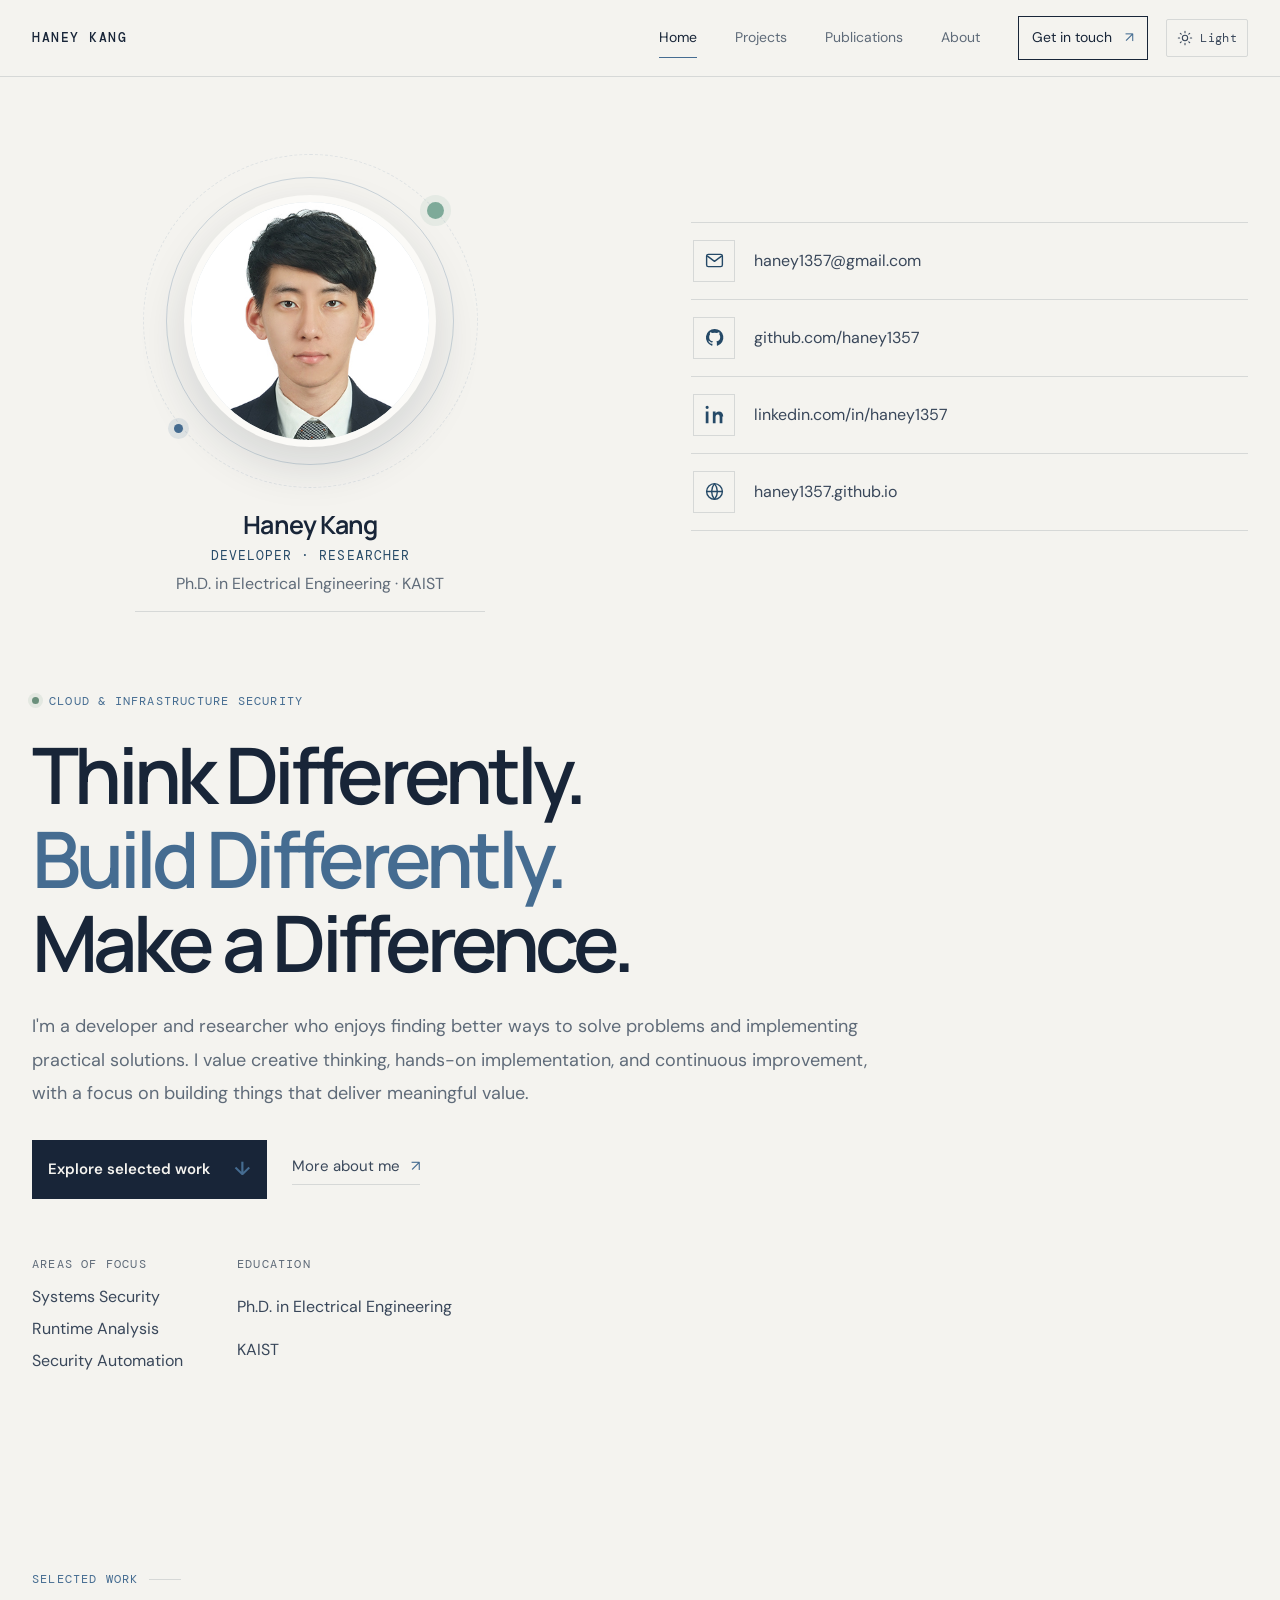
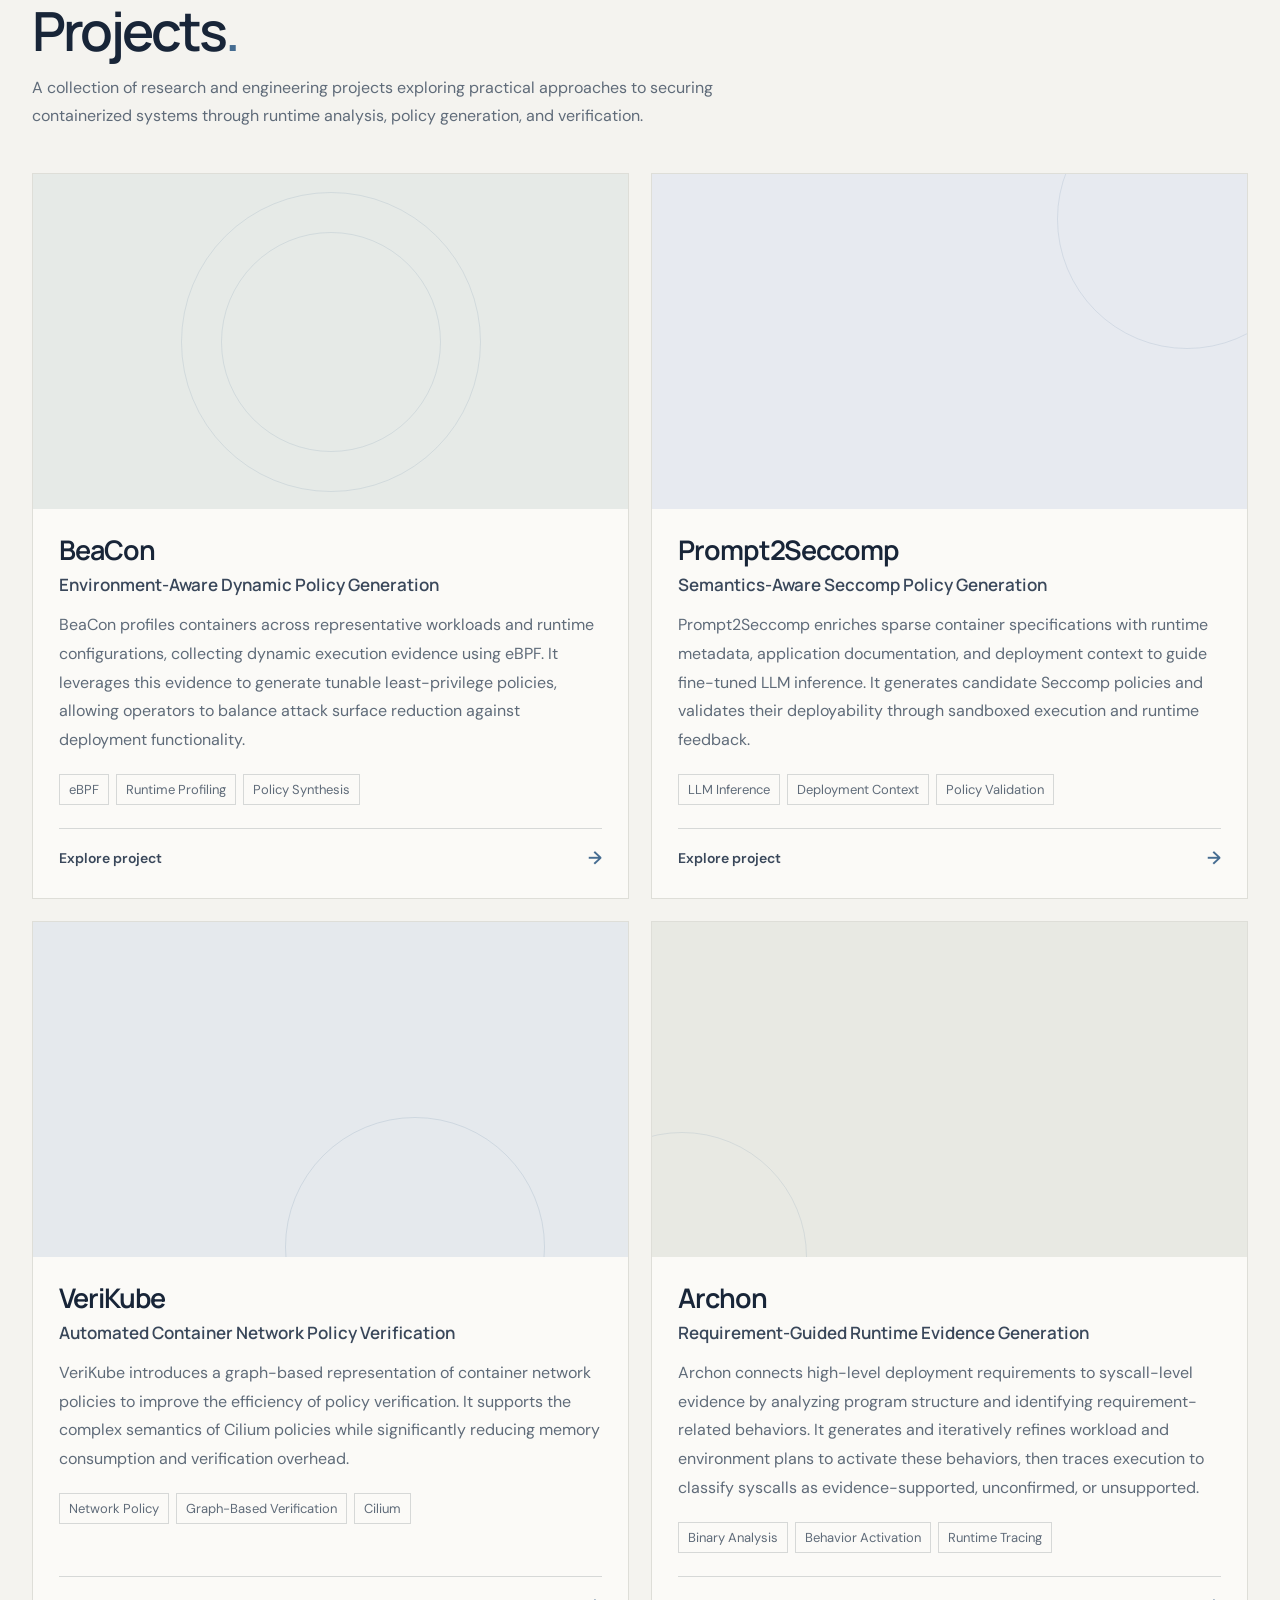
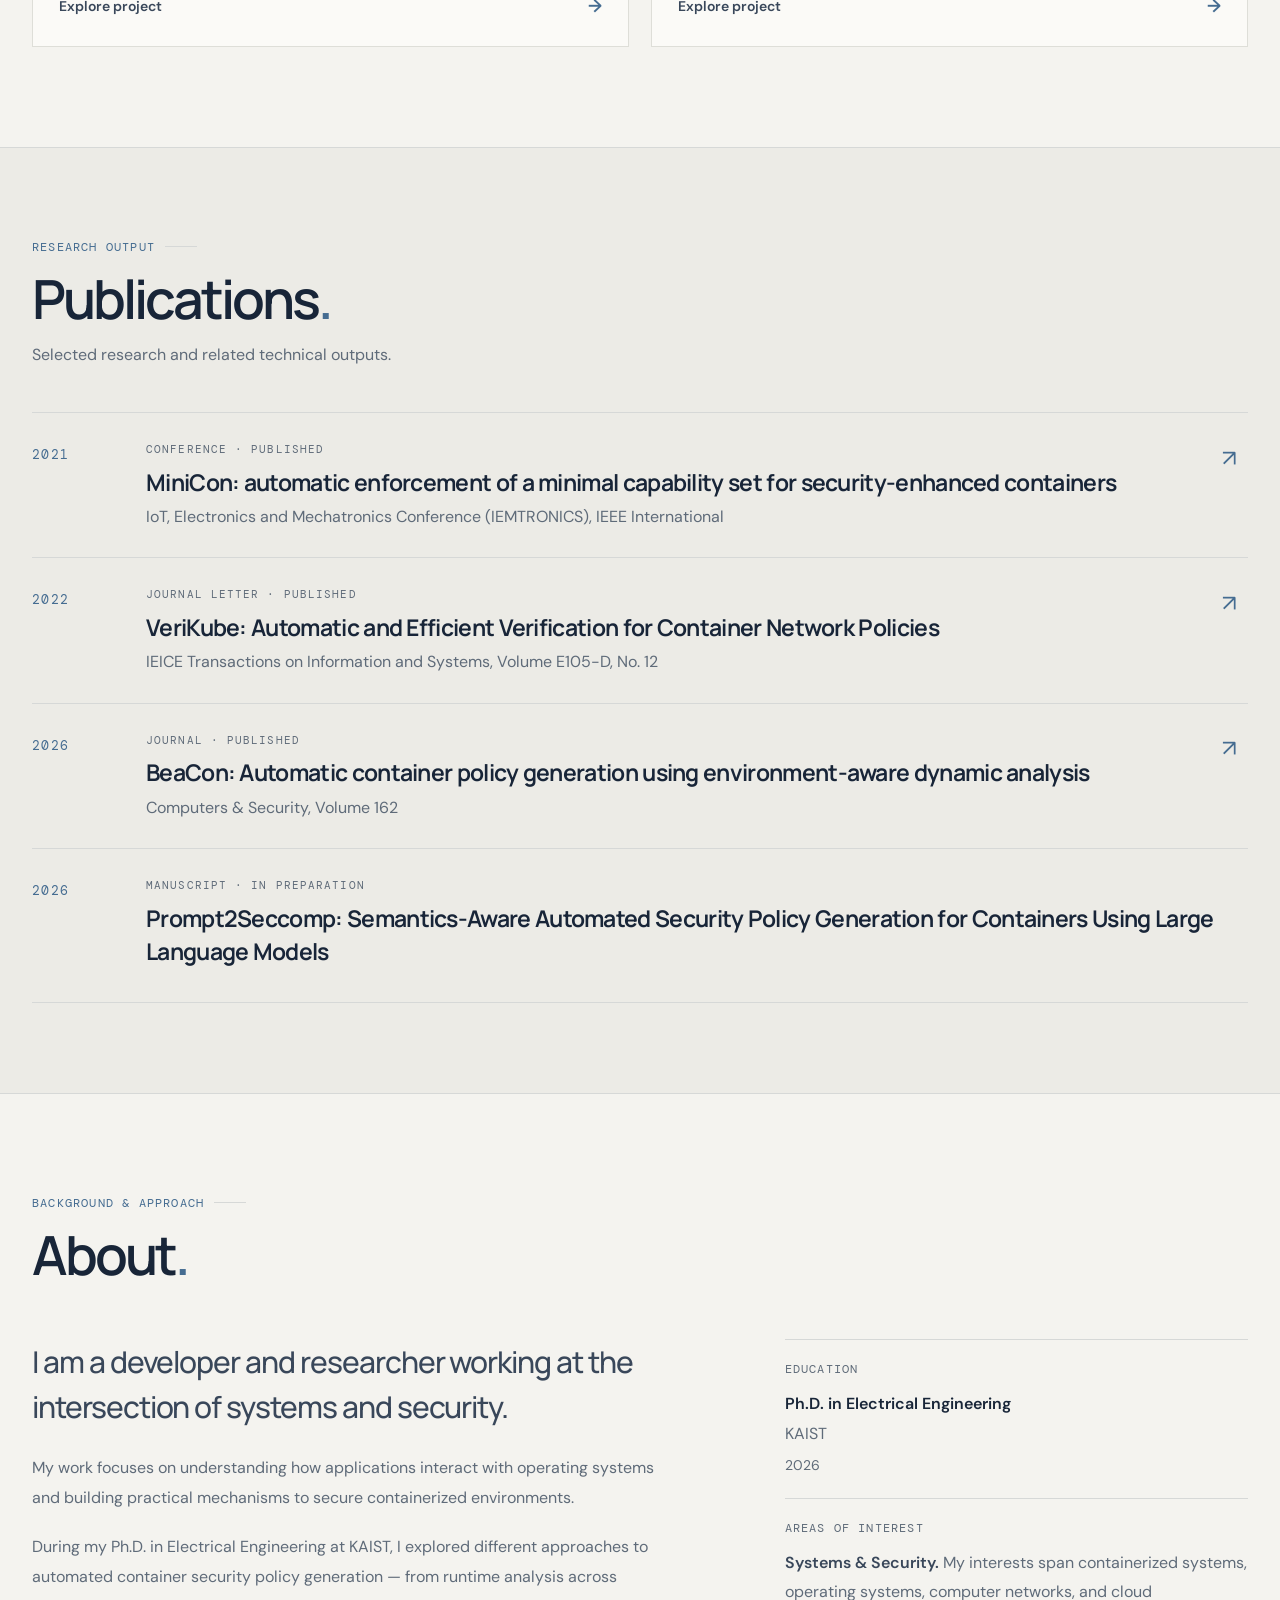
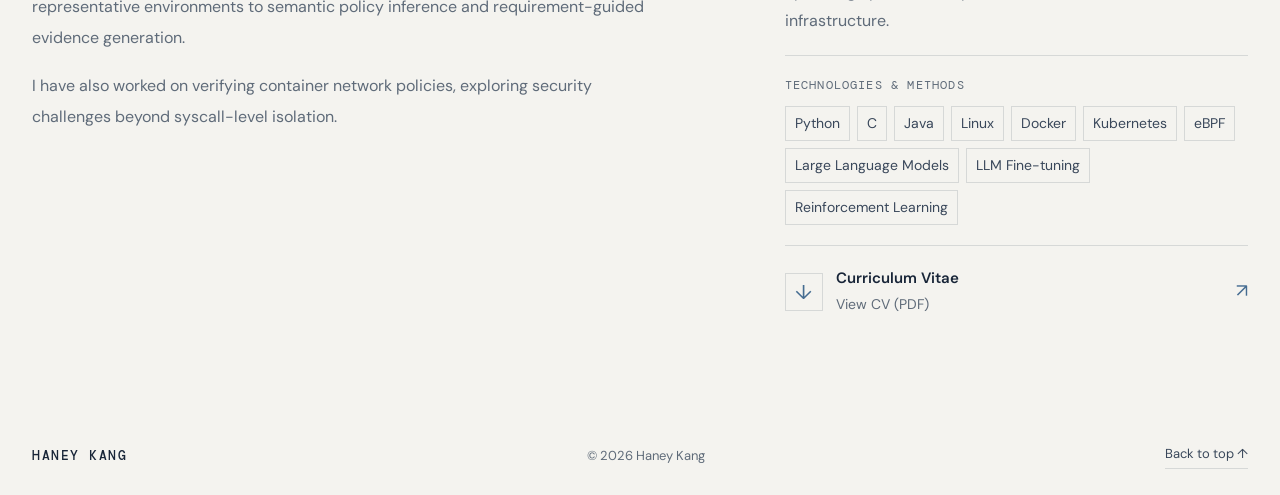
==== commit 6fc49972: "index.html" ====
--- a/index.html
+++ b/index.html
@@ -1,269 +1,367 @@
 <!doctype html>
 <html lang="en">
 <head>
-  <meta charset="utf-8">
-  <meta name="viewport" content="width=device-width, initial-scale=1">
-  <meta name="description" content="Portfolio of a security researcher and systems engineer working on container security, runtime evidence, and automated security policy generation.">
-  <meta name="theme-color" content="#f4f3ef">
-  <title>Security / Systems — Portfolio</title>
-  <link rel="stylesheet" href="assets/css/style.css">
-  <script src="assets/js/main.js" defer></script>
+    <meta charset="utf-8">
+    <meta name="viewport" content="width=device-width, initial-scale=1">
+    <meta name="description" content="Portfolio of Haney Kang, a developer and researcher interested in systems and security.">
+    <meta name="theme-color" content="#f4f3ef">
+    <script>
+        (() => {
+            try {
+                const savedTheme = localStorage.getItem('haney-kang-theme');
+                if (savedTheme === 'light' || savedTheme === 'dark') {
+                    document.documentElement.dataset.theme = savedTheme;
+                }
+            } catch (_) {
+                // Theme selection still works for the current page if storage is unavailable.
+            }
+        })();
+    </script>
+    <title>Haney Kang</title>
+    <link rel="stylesheet" href="assets/css/style.css">
+    <script src="assets/js/main.js" defer></script>
 </head>
 <body>
-  <a class="skip-link" href="#main">Skip to content</a>
-  <header class="site-header">
-    <div class="header-inner">
-      <a class="brand" href="#top" aria-label="Go to home">
-        <span class="brand-mark" aria-hidden="true">S<span>/</span>S</span>
-        <span class="brand-name">SECURITY <span>/</span> SYSTEMS</span>
-      </a>
-      <button class="menu-toggle" type="button" aria-expanded="false" aria-controls="primary-nav">
-        <span class="menu-toggle-lines" aria-hidden="true"></span>
-        <span class="sr-only">Toggle navigation</span>
-      </button>
-      <nav class="primary-nav" id="primary-nav" aria-label="Main navigation">
-        <a class="nav-link active" href="#top">Home</a>
-        <a class="nav-link" href="#projects">Projects</a>
-        <a class="nav-link" href="#publications">Publications</a>
-        <a class="nav-link" href="#about">About</a>
-        <a class="nav-contact" href="#contact">Get in touch <span aria-hidden="true">↗</span></a>
-      </nav>
-    </div>
-  </header>
-
-  <main id="main">
-    <section class="hero section-shell" id="top" aria-labelledby="hero-title">
-      <div class="hero-copy">
-        <p class="eyebrow"><span class="status-dot"></span> SECURITY RESEARCHER · SYSTEMS ENGINEER</p>
-        <h1 id="hero-title">Building secure systems<br>with <span class="headline-accent">runtime evidence.</span></h1>
-        <p class="hero-summary">I work on container security and automated security policy generation, combining runtime observations, deployment context, and language-model-based inference.</p>
-        <div class="hero-actions">
-          <a class="button button-primary" href="#projects">Explore selected work <span aria-hidden="true">↓</span></a>
-          <a class="text-link" href="#about">More about me <span aria-hidden="true">↗</span></a>
+    <a class="skip-link" href="#main">Skip to content</a>
+
+    <header class="site-header">
+        <div class="header-inner">
+            <a class="brand" href="#top" aria-label="Haney Kang — home">
+                <span class="brand-name">HANEY KANG</span>
+            </a>
+
+            <div class="header-controls">
+                <nav class="primary-nav" id="primary-nav" aria-label="Main navigation">
+                    <a class="nav-link active" href="#top" aria-current="location">Home</a>
+                    <a class="nav-link" href="#projects">Projects</a>
+                    <a class="nav-link" href="#publications">Publications</a>
+                    <a class="nav-link" href="#about">About</a>
+                    <a class="nav-contact" href="#contact">Get in touch <span aria-hidden="true">↗</span></a>
+                </nav>
+
+                <button class="theme-toggle" type="button" aria-label="Switch to dark theme" aria-pressed="false" title="Switch to dark theme">
+                    <svg class="theme-icon icon-sun" viewBox="0 0 24 24" aria-hidden="true" focusable="false">
+                        <circle cx="12" cy="12" r="4"></circle>
+                        <path d="M12 2v2m0 16v2M4.93 4.93l1.42 1.42m11.3 11.3 1.42 1.42M2 12h2m16 0h2M4.93 19.07l1.42-1.42m11.3-11.3 1.42-1.42"></path>
+                    </svg>
+                    <svg class="theme-icon icon-moon" viewBox="0 0 24 24" aria-hidden="true" focusable="false">
+                        <path d="M20.2 15.4A8.5 8.5 0 0 1 8.6 3.8 8.6 8.6 0 1 0 20.2 15.4Z"></path>
+                    </svg>
+                    <span class="theme-toggle-label">Light</span>
+                </button>
+
+                <button class="menu-toggle" type="button" aria-expanded="false" aria-controls="primary-nav" aria-label="Toggle navigation">
+                    <span class="menu-toggle-lines" aria-hidden="true"></span>
+                </button>
+            </div>
         </div>
-        <div class="hero-meta">
-          <div><span class="meta-label">FOCUS</span><span>Container security · Systems</span></div>
-          <div><span class="meta-label">BACKGROUND</span><span>Ph.D. · KAIST</span></div>
-        </div>
-      </div>
-
-      <div class="hero-visual" aria-label="Conceptual workflow from runtime evidence to security policy validation">
-        <div class="visual-topline"><span>POLICY ENGINEERING</span><span>01 — 03</span></div>
-        <div class="workflow">
-          <div class="workflow-node">
-            <span class="node-index">01</span>
-            <span class="node-icon icon-pulse" aria-hidden="true"><i></i><i></i><i></i><i></i><i></i></span>
-            <span class="node-title">Runtime<br>evidence</span>
-            <span class="node-caption">Observe</span>
-          </div>
-          <span class="workflow-connector" aria-hidden="true"><span>→</span></span>
-          <div class="workflow-node node-featured">
-            <span class="node-index">02</span>
-            <span class="node-icon icon-layers" aria-hidden="true"><i></i><i></i><i></i></span>
-            <span class="node-title">Policy<br>inference</span>
-            <span class="node-caption">Generate</span>
-          </div>
-          <span class="workflow-connector" aria-hidden="true"><span>→</span></span>
-          <div class="workflow-node">
-            <span class="node-index">03</span>
-            <span class="node-icon icon-check" aria-hidden="true">✓</span>
-            <span class="node-title">Policy<br>validation</span>
-            <span class="node-caption">Verify</span>
-          </div>
-        </div>
-        <div class="visual-bottomline"><span>CONTEXT-AWARE SECURITY</span><span class="visual-square" aria-hidden="true"></span></div>
-        <div class="visual-note"><span class="note-rule"></span><span>A systems view of security policy automation</span></div>
-      </div>
-    </section>
-
-    <section class="intro-strip section-shell" aria-label="Portfolio introduction">
-      <p class="strip-label">WHAT I DO</p>
-      <p class="strip-copy">From observing how software behaves at runtime to designing practical policies that keep workloads secure <span>— and available.</span></p>
-      <span class="strip-index">01 / 04</span>
-    </section>
-
-    <section class="section section-shell" id="projects" aria-labelledby="projects-title">
-      <div class="section-heading">
-        <div>
-          <p class="eyebrow">SELECTED WORK <span class="eyebrow-rule"></span></p>
-          <h2 id="projects-title">Projects<span class="heading-period">.</span></h2>
-          <p class="section-lede">Research systems built around a shared question: how can we construct useful security policies with incomplete execution knowledge?</p>
-        </div>
-        <span class="section-number">01</span>
-      </div>
-
-      <div class="project-toolbar" aria-label="Filter projects">
-        <span class="toolbar-label">FILTER BY</span>
-        <div class="filter-group" role="group" aria-label="Project category">
-          <button class="filter-button active" type="button" data-filter="all" aria-pressed="true">All work <span>03</span></button>
-          <button class="filter-button" type="button" data-filter="runtime" aria-pressed="false">Runtime evidence</button>
-          <button class="filter-button" type="button" data-filter="llm" aria-pressed="false">LLM & policy</button>
-          <button class="filter-button" type="button" data-filter="architecture" aria-pressed="false">Architecture</button>
-        </div>
-      </div>
-
-      <div class="project-grid">
-        <article class="project-card project-card-large" data-categories="runtime">
-          <a class="project-card-link" href="projects/beacon.html" aria-label="Read about BeaCon">
-            <div class="project-visual visual-beacon">
-              <div class="visual-card-label">RUNTIME OBSERVATION / 01</div>
-              <div class="beacon-diagram" aria-hidden="true">
-                <div class="beacon-column"><span class="diagram-chip">workload</span><span class="diagram-line"></span><span class="diagram-chip">syscall events</span></div>
-                <span class="diagram-arrow">→</span>
-                <div class="beacon-core"><span class="core-ring"></span><span class="core-label">eBPF</span></div>
-                <span class="diagram-arrow">→</span>
-                <div class="beacon-column"><span class="diagram-chip accent-chip">evidence</span><span class="diagram-line"></span><span class="diagram-chip">policy inputs</span></div>
-              </div>
-              <span class="visual-stamp">BC / 01</span>
-            </div>
-            <div class="project-card-body">
-              <div class="project-overline"><span>01 / RUNTIME EVIDENCE</span><span class="project-arrow">↗</span></div>
-              <h3>BeaCon</h3>
-              <p>Collecting dynamic runtime evidence to support practical container security policy construction.</p>
-              <div class="tag-list"><span>eBPF</span><span>Container Security</span><span>Syscalls</span></div>
-              <span class="card-cta">Explore project <span aria-hidden="true">→</span></span>
-            </div>
-          </a>
-        </article>
-
-        <article class="project-card" data-categories="llm runtime">
-          <a class="project-card-link" href="projects/prompt2seccomp.html" aria-label="Read about Prompt2Seccomp">
-            <div class="project-visual visual-prompt">
-              <div class="visual-card-label">CONTEXT-AWARE INFERENCE / 02</div>
-              <div class="prompt-stack" aria-hidden="true">
-                <div class="prompt-layer layer-one"><span class="layer-dot"></span>Image metadata</div>
-                <div class="prompt-layer layer-two"><span class="layer-dot"></span>Deployment context</div>
-                <div class="prompt-layer layer-three"><span class="layer-dot"></span>LLM inference</div>
-                <div class="prompt-output"><span>seccomp</span><span class="output-check">✓</span></div>
-              </div>
-              <span class="visual-stamp">P2S / 02</span>
-            </div>
-            <div class="project-card-body">
-              <div class="project-overline"><span>02 / LLM & POLICY</span><span class="project-arrow">↗</span></div>
-              <h3>Prompt2Seccomp</h3>
-              <p>Inferring container syscall policies from application metadata and deployment context with an LLM.</p>
-              <div class="tag-list"><span>LLMs</span><span>Seccomp</span><span>Policy Validation</span></div>
-              <span class="card-cta">Explore project <span aria-hidden="true">→</span></span>
-            </div>
-          </a>
-        </article>
-
-        <article class="project-card" data-categories="architecture">
-          <a class="project-card-link" href="projects/archon.html" aria-label="Read about Archon">
-            <div class="project-visual visual-archon">
-              <div class="visual-card-label">REQUIREMENT-DRIVEN DESIGN / 03</div>
-              <div class="archon-diagram" aria-hidden="true">
-                <div class="archon-top">Requirements</div>
-                <div class="archon-branch"><i></i><i></i><i></i></div>
-                <div class="archon-nodes"><span>Component A</span><span>Component B</span><span>Runtime</span></div>
-                <div class="archon-footer"><span>Evidence</span><b>→</b><span>Validation</span></div>
-              </div>
-              <span class="visual-stamp">AR / 03</span>
-            </div>
-            <div class="project-card-body">
-              <div class="project-overline"><span>03 / SYSTEM ARCHITECTURE</span><span class="project-arrow">↗</span></div>
-              <h3>Archon</h3>
-              <p>Exploring requirement-driven runtime evidence and architecture-aware security policy reasoning.</p>
-              <div class="tag-list"><span>System Design</span><span>Runtime Evidence</span></div>
-              <span class="card-cta">Explore project <span aria-hidden="true">→</span></span>
-            </div>
-          </a>
-        </article>
-      </div>
-      <p class="content-note"><span class="note-marker">NOTE</span> Project descriptions are a first draft. Add verified results, diagrams, and links before publishing.</p>
-    </section>
-
-    <section class="publication-section" id="publications" aria-labelledby="publications-title">
-      <div class="section-shell section">
-        <div class="section-heading">
-          <div>
-            <p class="eyebrow">RESEARCH OUTPUT <span class="eyebrow-rule"></span></p>
-            <h2 id="publications-title">Publications<span class="heading-period">.</span></h2>
-            <p class="section-lede">Selected research and related technical outputs.</p>
-          </div>
-          <span class="section-number">02</span>
-        </div>
-        <div class="publication-list">
-          <article class="publication-item">
-            <span class="publication-year">2026</span>
-            <div class="publication-main">
-              <div class="publication-type">JOURNAL · ACCEPTED</div>
-              <h3>BeaCon</h3>
-              <p>Computers &amp; Security</p>
-              <details class="publication-details">
-                <summary>Show publication details <span aria-hidden="true">＋</span></summary>
-                <div class="details-content"><p>Replace this short label with the paper's exact title, author list, DOI or publisher link, and a one- or two-sentence summary before publishing.</p></div>
-              </details>
-            </div>
-            <span class="publication-arrow" aria-hidden="true">↗</span>
-          </article>
-          <article class="publication-item publication-placeholder">
-            <span class="publication-year">—</span>
-            <div class="publication-main">
-              <div class="publication-type">CONFERENCE / JOURNAL</div>
-              <h3>Add another publication</h3>
-              <p>Paper title · Venue · Year</p>
-            </div>
-            <span class="publication-arrow" aria-hidden="true">＋</span>
-          </article>
-        </div>
-        <p class="content-note"><span class="note-marker">EDIT</span> Confirm exact bibliographic metadata and add DOI / publisher links. Remove the placeholder row if it is not needed.</p>
-      </div>
-    </section>
-
-    <section class="section section-shell" id="about" aria-labelledby="about-title">
-      <div class="section-heading">
-        <div>
-          <p class="eyebrow">BACKGROUND & APPROACH <span class="eyebrow-rule"></span></p>
-          <h2 id="about-title">About<span class="heading-period">.</span></h2>
-        </div>
-        <span class="section-number">03</span>
-      </div>
-      <div class="about-layout">
-        <div class="about-intro">
-          <p class="about-lead">I am a systems-oriented security researcher interested in translating observed software behavior and deployment requirements into practical security controls.</p>
-          <p>My doctoral work at KAIST focused on automating container security policy generation. Across my projects, I have worked on runtime observation, eBPF-based evidence collection, LLM-guided inference, and policy validation.</p>
-          <p class="content-note"><span class="note-marker">EDIT</span> Add a short personal introduction and clarify your individual contribution to each project.</p>
-        </div>
-        <aside class="about-side">
-          <div class="side-block">
-            <span class="side-label">EDUCATION</span>
-            <div class="side-entry"><strong>Ph.D. in Electrical Engineering</strong><span>KAIST</span><span class="side-muted">Graduated 2026 · Confirm exact degree wording</span></div>
-          </div>
-          <div class="side-block">
-            <span class="side-label">AREAS OF INTEREST</span>
-            <div class="interest-list"><span>Container Security</span><span>Linux Systems</span><span>eBPF</span><span>LLM for Security</span><span>Security Policy Generation</span></div>
-          </div>
-          <div class="side-block">
-            <span class="side-label">TOOLS & TECHNOLOGIES</span>
-            <div class="interest-list subdued-tags"><span>Python</span><span>C</span><span>Linux</span><span>Docker</span><span>eBPF</span><span>LLMs</span></div>
-          </div>
-          <a class="resume-link" href="#contact"><span class="resume-icon" aria-hidden="true">↓</span><span><strong>Curriculum Vitae</strong><small>Add a public PDF when ready</small></span><span class="resume-arrow">↗</span></a>
-        </aside>
-      </div>
-    </section>
-
-    <section class="contact-section" id="contact" aria-labelledby="contact-title">
-      <div class="section-shell contact-inner">
-        <div>
-          <p class="eyebrow">CONTACT <span class="eyebrow-rule"></span></p>
-          <h2 id="contact-title">Let's talk about<br><span class="headline-accent">systems and security.</span></h2>
-          <p class="contact-copy">For research, engineering, or collaboration inquiries, add your preferred contact details below.</p>
-        </div>
-        <div class="contact-links">
-          <div class="contact-row"><span class="contact-label">EMAIL</span><span class="contact-value">Add your email address</span></div>
-          <div class="contact-row"><span class="contact-label">GITHUB</span><span class="contact-value">Add your GitHub profile</span></div>
-          <div class="contact-row"><span class="contact-label">LINKEDIN</span><span class="contact-value">Add your LinkedIn profile (optional)</span></div>
-          <p class="content-note"><span class="note-marker">EDIT</span> Replace these placeholders with real links or remove rows you do not use.</p>
-        </div>
-      </div>
-    </section>
-  </main>
-
-  <footer class="site-footer section-shell">
-    <a class="footer-brand" href="#top">SECURITY <span>/</span> SYSTEMS</a>
-    <span>Designed for clarity, built for curiosity.</span>
-    <a class="back-top" href="#top">Back to top ↑</a>
-  </footer>
+    </header>
+
+    <main id="main">
+        <section class="home-section section-shell" id="top" aria-labelledby="intro-title">
+            <div class="profile-contact">
+                <div class="profile-panel">
+                    <div class="profile-stage">
+                        <span class="profile-orbit profile-orbit-outer" aria-hidden="true"></span>
+                        <span class="profile-orbit profile-orbit-inner" aria-hidden="true"></span>
+                        <span class="profile-accent profile-accent-one" aria-hidden="true"></span>
+                        <span class="profile-accent profile-accent-two" aria-hidden="true"></span>
+                        <div class="profile-photo-frame">
+                            <img
+                                class="profile-photo"
+                                src="assets/images/profile.jpg"
+                                alt="Portrait of Haney Kang"
+                                width="640"
+                                height="640"
+                            >
+                        </div>
+                    </div>
+
+                    <div class="profile-caption">
+                        <span class="profile-caption-name">Haney Kang</span>
+                        <span class="profile-caption-role">Developer · Researcher</span>
+                        <span class="profile-caption-detail">Ph.D. in Electrical Engineering · KAIST</span>
+                    </div>
+                </div>
+
+                <div class="contact-panel" id="contact" aria-label="Contact links">
+                    <div class="contact-links">
+                        <a class="contact-link" href="mailto:haney1357@gmail.com" aria-label="Email Haney Kang">
+                            <span class="contact-icon" aria-hidden="true">
+                                <svg viewBox="0 0 24 24" focusable="false">
+                                    <rect x="3" y="5" width="18" height="14" rx="2"></rect>
+                                    <path d="m4 7 8 6 8-6"></path>
+                                </svg>
+                            </span>
+                            <span class="contact-value">haney1357@gmail.com</span>
+                            <span class="sr-only">Email</span>
+                        </a>
+
+                        <a class="contact-link" href="https://github.com/haney1357" target="_blank" rel="noopener noreferrer" aria-label="Haney Kang on GitHub">
+                            <span class="contact-icon" aria-hidden="true">
+                                <svg viewBox="0 0 24 24" focusable="false">
+                                    <path d="M12 2.2a9.8 9.8 0 0 0-3.1 19.1c.5.1.7-.2.7-.5v-1.8c-2.8.6-3.4-1.2-3.4-1.2-.4-1.1-1.1-1.5-1.1-1.5-.9-.6.1-.6.1-.6 1 .1 1.6 1 1.6 1 .9 1.5 2.3 1.1 2.9.8.1-.6.4-1.1.7-1.3-2.3-.3-4.5-1.2-4.5-4.9 0-1.1.4-2 1-2.7-.1-.3-.4-1.3.1-2.7 0 0 .8-.3 2.7 1a9.3 9.3 0 0 1 5 0c1.9-1.3 2.7-1 2.7-1 .5 1.4.2 2.4.1 2.7.6.7 1 1.6 1 2.7 0 3.7-2.2 4.6-4.5 4.9.4.3.7.9.7 1.8v2.8c0 .3.2.6.7.5A9.8 9.8 0 0 0 12 2.2Z"></path>
+                                </svg>
+                            </span>
+                            <span class="contact-value">github.com/haney1357</span>
+                            <span class="sr-only">GitHub</span>
+                        </a>
+
+                        <a class="contact-link" href="https://www.linkedin.com/in/haney1357/" target="_blank" rel="noopener noreferrer" aria-label="Haney Kang on LinkedIn">
+                            <span class="contact-icon" aria-hidden="true">
+                                <svg viewBox="0 0 24 24" focusable="false">
+                                    <path d="M5.1 8.7H2V22h3.1V8.7ZM3.55 2A1.8 1.8 0 1 0 3.6 5.6 1.8 1.8 0 0 0 3.55 2ZM22 14.4c0-4-2.1-5.9-4.9-5.9-2.3 0-3.3 1.3-3.9 2.2V8.7h-3.1V22h3.1v-6.6c0-1.7.3-3.4 2.5-3.4s2.2 2 2.2 3.5V22H21v-7.6Z"></path>
+                                </svg>
+                            </span>
+                            <span class="contact-value">linkedin.com/in/haney1357</span>
+                            <span class="sr-only">LinkedIn</span>
+                        </a>
+
+                        <a class="contact-link" href="https://haney1357.github.io/" target="_blank" rel="noopener noreferrer" aria-label="Haney Kang's website">
+                            <span class="contact-icon" aria-hidden="true">
+                                <svg viewBox="0 0 24 24" focusable="false">
+                                    <circle cx="12" cy="12" r="9"></circle>
+                                    <path d="M3 12h18M12 3a14 14 0 0 1 0 18M12 3a14 14 0 0 0 0 18"></path>
+                                </svg>
+                            </span>
+                            <span class="contact-value">haney1357.github.io</span>
+                            <span class="sr-only">Website</span>
+                        </a>
+                    </div>
+                </div>
+            </div>
+
+            <div class="intro">
+                <p class="eyebrow"><span class="status-dot" aria-hidden="true"></span> CLOUD &amp; INFRASTRUCTURE SECURITY</p>
+                <h1 class="intro-title" id="intro-title">
+                    <span class="intro-line">Think Differently.</span>
+                    <span class="intro-line headline-accent">Build Differently.</span>
+                    <span class="intro-line">Make a Difference.</span>
+                </h1>
+                <p class="intro-summary">
+                    I'm a developer and researcher who enjoys finding better ways to solve problems and implementing practical solutions. I value creative thinking, hands-on implementation, and continuous improvement, with a focus on building things that deliver meaningful value.
+                </p>
+                <div class="intro-actions">
+                    <a class="button button-primary" href="#projects">Explore selected work <span aria-hidden="true">↓</span></a>
+                    <a class="text-link" href="#about">More about me <span aria-hidden="true">↗</span></a>
+                </div>
+                <div class="intro-meta">
+                    <div class="intro-meta-group">
+                        <span class="meta-label">AREAS OF FOCUS</span>
+                        <span>Systems Security</span>
+                        <span>Runtime Analysis</span>
+                        <span>Security Automation</span>
+                    </div>
+                    <div class="intro-meta-group">
+                        <span class="meta-label">EDUCATION</span>
+                        <span>Ph.D. in Electrical Engineering</span>
+                        <span>KAIST</span>
+                    </div>
+                </div>
+            </div>
+        </section>
+
+        <section class="projects-section section section-shell" id="projects" aria-labelledby="projects-title">
+            <div class="section-heading">
+                <div>
+                    <p class="eyebrow">SELECTED WORK <span class="eyebrow-rule" aria-hidden="true"></span></p>
+                    <h2 id="projects-title">Projects<span class="heading-period">.</span></h2>
+                    <p class="section-lede">A collection of research and engineering projects exploring practical approaches to securing containerized systems through runtime analysis, policy generation, and verification.</p>
+                </div>
+            </div>
+
+            <div class="project-grid">
+                <article class="project-card">
+                    <a class="project-card-link" href="projects/beacon.html" aria-label="Read about BeaCon">
+                        <div class="project-visual visual-beacon" aria-hidden="true">
+                            <!-- The figure area is intentionally empty until the final project artwork is ready. -->
+                        </div>
+                        <div class="project-card-body">
+                            <h3>BeaCon</h3>
+                            <h4>Environment-Aware Dynamic Policy Generation</h4>
+                            <p>BeaCon profiles containers across representative workloads and runtime configurations, collecting dynamic execution evidence using eBPF. It leverages this evidence to generate tunable least-privilege policies, allowing operators to balance attack surface reduction against deployment functionality.</p>
+                            <div class="tag-list" aria-label="Technologies and methods">
+                                <span>eBPF</span>
+                                <span>Runtime Profiling</span>
+                                <span>Policy Synthesis</span>
+                            </div>
+                            <span class="card-cta">Explore project <span aria-hidden="true">→</span></span>
+                        </div>
+                    </a>
+                </article>
+
+                <article class="project-card">
+                    <a class="project-card-link" href="projects/prompt2seccomp.html" aria-label="Read about Prompt2Seccomp">
+                        <div class="project-visual visual-prompt" aria-hidden="true">
+                            <!-- The figure area is intentionally empty until the final project artwork is ready. -->
+                        </div>
+                        <div class="project-card-body">
+                            <h3>Prompt2Seccomp</h3>
+                            <h4>Semantics-Aware Seccomp Policy Generation</h4>
+                            <p>Prompt2Seccomp enriches sparse container specifications with runtime metadata, application documentation, and deployment context to guide fine-tuned LLM inference. It generates candidate Seccomp policies and validates their deployability through sandboxed execution and runtime feedback.</p>
+                            <div class="tag-list" aria-label="Technologies and methods">
+                                <span>LLM Inference</span>
+                                <span>Deployment Context</span>
+                                <span>Policy Validation</span>
+                            </div>
+                            <span class="card-cta">Explore project <span aria-hidden="true">→</span></span>
+                        </div>
+                    </a>
+                </article>
+
+                <article class="project-card">
+                    <a class="project-card-link" href="projects/verikube.html" aria-label="Read about VeriKube">
+                        <div class="project-visual visual-verikube" aria-hidden="true">
+                            <!-- The figure area is intentionally empty until the final project artwork is ready. -->
+                        </div>
+                        <div class="project-card-body">
+                            <h3>VeriKube</h3>
+                            <h4>Automated Container Network Policy Verification</h4>
+                            <p>VeriKube introduces a graph-based representation of container network policies to improve the efficiency of policy verification. It supports the complex semantics of Cilium policies while significantly reducing memory consumption and verification overhead.</p>
+                            <div class="tag-list" aria-label="Technologies and methods">
+                                <span>Network Policy</span>
+                                <span>Graph-Based Verification</span>
+                                <span>Cilium</span>
+                            </div>
+                            <span class="card-cta">Explore project <span aria-hidden="true">→</span></span>
+                        </div>
+                    </a>
+                </article>
+
+                <article class="project-card">
+                    <a class="project-card-link" href="projects/archon.html" aria-label="Read about Archon">
+                        <div class="project-visual visual-archon" aria-hidden="true">
+                            <!-- The figure area is intentionally empty until the final project artwork is ready. -->
+                        </div>
+                        <div class="project-card-body">
+                            <h3>Archon</h3>
+                            <h4>Requirement-Guided Runtime Evidence Generation</h4>
+                            <p>Archon connects high-level deployment requirements to syscall-level evidence by analyzing program structure and identifying requirement-related behaviors. It generates and iteratively refines workload and environment plans to activate these behaviors, then traces execution to classify syscalls as evidence-supported, unconfirmed, or unsupported.</p>
+                            <div class="tag-list" aria-label="Technologies and methods">
+                                <span>Binary Analysis</span>
+                                <span>Behavior Activation</span>
+                                <span>Runtime Tracing</span>
+                            </div>
+                            <span class="card-cta">Explore project <span aria-hidden="true">→</span></span>
+                        </div>
+                    </a>
+                </article>
+            </div>
+        </section>
+
+        <section class="publication-section" id="publications" aria-labelledby="publications-title">
+            <div class="section-shell section">
+                <div class="section-heading">
+                    <div>
+                        <p class="eyebrow">RESEARCH OUTPUT <span class="eyebrow-rule" aria-hidden="true"></span></p>
+                        <h2 id="publications-title">Publications<span class="heading-period">.</span></h2>
+                        <p class="section-lede">Selected research and related technical outputs.</p>
+                    </div>
+                </div>
+
+                <div class="publication-list">
+                    <article class="publication-item">
+                        <span class="publication-year">2021</span>
+                        <div class="publication-main">
+                            <div class="publication-type">CONFERENCE · PUBLISHED</div>
+                            <h3>MiniCon: automatic enforcement of a minimal capability set for security-enhanced containers</h3>
+                            <p>IoT, Electronics and Mechatronics Conference (IEMTRONICS), IEEE International</p>
+                        </div>
+                        <a class="publication-arrow" href="https://ieeexplore.ieee.org/document/9422529" target="_blank" rel="noopener noreferrer" aria-label="View MiniCon on IEEE Xplore">↗</a>
+                    </article>
+
+                    <article class="publication-item">
+                        <span class="publication-year">2022</span>
+                        <div class="publication-main">
+                            <div class="publication-type">JOURNAL LETTER · PUBLISHED</div>
+                            <h3>VeriKube: Automatic and Efficient Verification for Container Network Policies</h3>
+                            <p>IEICE Transactions on Information and Systems, Volume E105-D, No. 12</p>
+                        </div>
+                        <a class="publication-arrow" href="https://globals.ieice.org/en_transactions/information/10.1587/transinf.2022EDL8046/_p" target="_blank" rel="noopener noreferrer" aria-label="View VeriKube publication">↗</a>
+                    </article>
+
+                    <article class="publication-item">
+                        <span class="publication-year">2026</span>
+                        <div class="publication-main">
+                            <div class="publication-type">JOURNAL · PUBLISHED</div>
+                            <h3>BeaCon: Automatic container policy generation using environment-aware dynamic analysis</h3>
+                            <p>Computers &amp; Security, Volume 162</p>
+                        </div>
+                        <a class="publication-arrow" href="https://nss.kaist.ac.kr/assets/papers/comsec2025-kang.pdf" target="_blank" rel="noopener noreferrer" aria-label="Read BeaCon paper">↗</a>
+                    </article>
+
+                    <article class="publication-item publication-no-link">
+                        <span class="publication-year">2026</span>
+                        <div class="publication-main">
+                            <div class="publication-type">MANUSCRIPT · IN PREPARATION</div>
+                            <h3>Prompt2Seccomp: Semantics-Aware Automated Security Policy Generation for Containers Using Large Language Models</h3>
+                        </div>
+                    </article>
+                </div>
+            </div>
+        </section>
+
+        <section class="about-section section section-shell" id="about" aria-labelledby="about-title">
+            <div class="section-heading">
+                <div>
+                    <p class="eyebrow">BACKGROUND &amp; APPROACH <span class="eyebrow-rule" aria-hidden="true"></span></p>
+                    <h2 id="about-title">About<span class="heading-period">.</span></h2>
+                </div>
+            </div>
+
+            <div class="about-layout">
+                <div class="about-intro">
+                    <p class="about-lead">I am a developer and researcher working at the intersection of systems and security.</p>
+                    <p>My work focuses on understanding how applications interact with operating systems and building practical mechanisms to secure containerized environments.</p>
+                    <p>During my Ph.D. in Electrical Engineering at KAIST, I explored different approaches to automated container security policy generation — from runtime analysis across representative environments to semantic policy inference and requirement-guided evidence generation.</p>
+                    <p>I have also worked on verifying container network policies, exploring security challenges beyond syscall-level isolation.</p>
+                </div>
+
+                <aside class="about-side" aria-label="Education, areas of interest, and technologies">
+                    <div class="side-block">
+                        <span class="side-label">EDUCATION</span>
+                        <div class="side-entry">
+                            <strong>Ph.D. in Electrical Engineering</strong>
+                            <span>KAIST</span>
+                            <span class="side-muted">2026</span>
+                        </div>
+                    </div>
+
+                    <div class="side-block">
+                        <span class="side-label">AREAS OF INTEREST</span>
+                        <p class="interest-summary"><strong>Systems &amp; Security.</strong> My interests span containerized systems, operating systems, computer networks, and cloud infrastructure.</p>
+                    </div>
+
+                    <div class="side-block">
+                        <span class="side-label">TECHNOLOGIES &amp; METHODS</span>
+                        <div class="interest-list subdued-tags">
+                            <span>Python</span>
+                            <span>C</span>
+                            <span>Java</span>
+                            <span>Linux</span>
+                            <span>Docker</span>
+                            <span>Kubernetes</span>
+                            <span>eBPF</span>
+                            <span>Large Language Models</span>
+                            <span>LLM Fine-tuning</span>
+                            <span>Reinforcement Learning</span>
+                        </div>
+                    </div>
+
+                    <a class="resume-link" href="assets/cv/cv.pdf" target="_blank" rel="noopener noreferrer">
+                        <span class="resume-icon" aria-hidden="true">↓</span>
+                        <span class="resume-copy"><strong>Curriculum Vitae</strong><small>View CV (PDF)</small></span>
+                        <span class="resume-arrow" aria-hidden="true">↗</span>
+                    </a>
+                </aside>
+            </div>
+        </section>
+    </main>
+
+    <footer class="site-footer section-shell">
+        <a class="footer-brand" href="#top">HANEY KANG</a>
+        <span>© 2026 Haney Kang</span>
+        <a class="back-top" href="#top">Back to top ↑</a>
+    </footer>
 </body>
 </html>
--- a/assets/css/style.css
+++ b/assets/css/style.css
@@ -1,347 +1,1686 @@
 @import url('https://fonts.googleapis.com/css2?family=DM+Mono:wght@400;500&family=DM+Sans:wght@400;500;600;700&family=Manrope:wght@400;500;600;700;800&display=swap');
 
+/* --------------------------------------------------------------------------
+   Theme tokens
+   -------------------------------------------------------------------------- */
 :root {
+  color-scheme: light;
   --paper: #f4f3ef;
   --paper-deep: #ecebe6;
   --surface: #fbfaf7;
   --ink: #182538;
   --ink-soft: #39475a;
-  --muted: #697586;
+  --muted: #5f6b79;
   --line: #d6d8d7;
   --blue: #456c91;
   --blue-dark: #254967;
   --blue-pale: #e2e9ed;
   --sage: #dce4e0;
   --white: #fffefa;
+  --card-border: #deded8;
   --mono: 'DM Mono', 'SFMono-Regular', Consolas, monospace;
   --sans: 'DM Sans', -apple-system, BlinkMacSystemFont, 'Segoe UI', sans-serif;
   --display: 'Manrope', var(--sans);
-  --shell: 1180px;
+  --shell: 1280px;
   --radius: 4px;
 }
 
-*, *::before, *::after { box-sizing: border-box; }
-html { scroll-behavior: smooth; scroll-padding-top: 90px; }
-body { margin: 0; background: var(--paper); color: var(--ink); font-family: var(--sans); font-size: 15px; line-height: 1.7; -webkit-font-smoothing: antialiased; }
-a { color: inherit; text-decoration: none; }
-button { font: inherit; }
-::selection { background: #d2e0e9; color: var(--ink); }
-
-.skip-link { position: absolute; left: 16px; top: -80px; z-index: 1000; background: var(--ink); color: white; padding: 10px 14px; }
-.skip-link:focus { top: 16px; }
-.sr-only { position: absolute; width: 1px; height: 1px; padding: 0; margin: -1px; overflow: hidden; clip: rect(0, 0, 0, 0); white-space: nowrap; border: 0; }
-.section-shell { width: min(var(--shell), calc(100% - 64px)); margin-inline: auto; }
-.site-header { position: sticky; top: 0; z-index: 50; background: rgb(244 243 239 / 92%); border-bottom: 1px solid rgb(214 216 215 / 80%); backdrop-filter: blur(14px); }
-.header-inner { width: min(var(--shell), calc(100% - 64px)); min-height: 76px; margin: 0 auto; display: flex; align-items: center; justify-content: space-between; gap: 30px; }
-.brand { display: inline-flex; gap: 12px; align-items: center; min-width: max-content; }
-.brand-mark { display: grid; place-items: center; width: 37px; height: 37px; border: 1px solid var(--ink); font-family: var(--display); font-weight: 800; letter-spacing: -2px; font-size: 13px; }
-.brand-mark span, .brand-name span, .footer-brand span { color: var(--blue); }
-.brand-name, .footer-brand { font-family: var(--mono); font-size: 11px; letter-spacing: .08em; font-weight: 500; }
-.primary-nav { display: flex; align-items: center; gap: clamp(18px, 3vw, 38px); }
-.nav-link { position: relative; color: var(--muted); font-size: 12px; transition: color .18s ease; }
-.nav-link::after { content: ''; position: absolute; height: 1px; width: 0; left: 0; bottom: -8px; background: var(--blue); transition: width .18s ease; }
-.nav-link:hover, .nav-link.active { color: var(--ink); }
-.nav-link:hover::after, .nav-link.active::after { width: 100%; }
-.nav-contact { border: 1px solid var(--ink); padding: 9px 13px; font-size: 12px; transition: background .18s ease, color .18s ease; }
-.nav-contact span { margin-left: 9px; color: var(--blue); }
-.nav-contact:hover { background: var(--ink); color: var(--white); }
-.nav-contact:hover span { color: white; }
-.menu-toggle { display: none; }
-
-.hero { min-height: 610px; padding-top: 96px; padding-bottom: 80px; display: grid; grid-template-columns: minmax(0, 1.1fr) minmax(340px, .9fr); gap: clamp(44px, 7vw, 95px); align-items: center; }
-.hero-copy { padding-bottom: 14px; }
-.eyebrow, .meta-label, .strip-label, .section-number, .toolbar-label, .project-overline, .visual-topline, .visual-bottomline, .visual-card-label, .visual-stamp, .publication-type, .publication-year, .side-label, .contact-label, .note-marker { font-family: var(--mono); text-transform: uppercase; font-size: 10px; letter-spacing: .1em; line-height: 1.5; }
-.eyebrow { display: flex; align-items: center; gap: 10px; color: var(--blue); margin: 0 0 23px; }
-.status-dot { width: 7px; height: 7px; border-radius: 50%; background: #6b907c; box-shadow: 0 0 0 4px rgb(107 144 124 / 12%); }
-h1, h2, h3, p { margin-top: 0; }
-h1, h2, h3 { font-family: var(--display); }
-h1 { font-size: clamp(42px, 5.2vw, 68px); line-height: 1.09; letter-spacing: -.055em; font-weight: 600; margin-bottom: 25px; }
-.headline-accent { color: var(--blue); }
-.hero-summary { max-width: 540px; color: var(--muted); font-size: 16px; line-height: 1.85; margin-bottom: 28px; }
-.hero-actions { display: flex; align-items: center; flex-wrap: wrap; gap: 24px; }
-.button { display: inline-flex; align-items: center; gap: 24px; padding: 12px 15px; font-size: 12px; font-weight: 600; transition: transform .18s ease, background .18s ease; }
-.button:hover { transform: translateY(-2px); }
-.button-primary { background: var(--ink); color: var(--white); }
-.button-primary span { color: #9eb8cd; font-size: 16px; }
-.button-primary:hover { background: var(--blue-dark); }
-.text-link { font-size: 12px; color: var(--ink-soft); border-bottom: 1px solid var(--line); padding-bottom: 5px; }
-.text-link span { margin-left: 7px; color: var(--blue); }
-.hero-meta { margin-top: 54px; display: flex; gap: 35px; flex-wrap: wrap; }
-.hero-meta > div { display: grid; gap: 5px; }
-.meta-label { color: #87909b; font-size: 9px; }
-.hero-meta > div > span:last-child { font-size: 12px; color: var(--ink-soft); }
-
-.hero-visual { position: relative; min-height: 345px; align-self: center; background: #e9ece9; border: 1px solid #d8ddda; padding: 19px 20px 17px; overflow: hidden; }
-.hero-visual::before { content: ''; position: absolute; width: 230px; height: 230px; border: 1px solid rgb(69 108 145 / 13%); border-radius: 50%; right: -70px; top: -80px; }
-.hero-visual::after { content: ''; position: absolute; width: 170px; height: 170px; border: 1px solid rgb(69 108 145 / 13%); border-radius: 50%; right: -40px; top: -50px; }
-.visual-topline, .visual-bottomline { position: relative; z-index: 1; display: flex; justify-content: space-between; color: #697d89; font-size: 9px; }
-.workflow { position: relative; z-index: 1; display: grid; grid-template-columns: 1fr 20px 1fr 20px 1fr; gap: 7px; align-items: center; min-height: 240px; }
-.workflow-node { position: relative; min-height: 160px; padding: 14px 10px; display: flex; flex-direction: column; align-items: flex-start; justify-content: center; gap: 10px; border: 1px solid #c9d2d1; background: rgb(251 250 247 / 75%); }
-.node-featured { background: #f8faf8; border-color: #8da6b4; box-shadow: 5px 5px 0 #d6e0e1; transform: translateY(-5px); }
-.node-index { position: absolute; top: 8px; right: 9px; color: #8a969e; font-family: var(--mono); font-size: 9px; }
-.node-title { font-family: var(--display); font-weight: 700; font-size: clamp(12px, 1.15vw, 15px); line-height: 1.25; letter-spacing: -.04em; }
-.node-caption { margin-top: 3px; color: #75818c; font-family: var(--mono); font-size: 9px; }
-.node-icon { width: 28px; height: 28px; color: var(--blue); display: flex; align-items: center; justify-content: center; }
-.icon-pulse { gap: 3px; align-items: center; }
-.icon-pulse i { width: 3px; border-radius: 2px; background: var(--blue); display: block; }
-.icon-pulse i:nth-child(1), .icon-pulse i:nth-child(5) { height: 8px; opacity: .5; }
-.icon-pulse i:nth-child(2), .icon-pulse i:nth-child(4) { height: 17px; opacity: .7; }
-.icon-pulse i:nth-child(3) { height: 25px; }
-.icon-layers { position: relative; }
-.icon-layers i { position: absolute; width: 17px; height: 11px; border: 1px solid var(--blue); transform: skewY(-25deg) rotate(25deg); background: #f8faf8; }
-.icon-layers i:nth-child(1) { top: 3px; }
-.icon-layers i:nth-child(2) { top: 8px; }
-.icon-layers i:nth-child(3) { top: 13px; }
-.icon-check { border: 1px solid #8ca79a; border-radius: 50%; font-size: 17px; }
-.workflow-connector { color: #7892a1; font-size: 18px; text-align: center; }
-.visual-bottomline { border-top: 1px solid #d2d9d7; padding-top: 12px; }
-.visual-square { width: 7px; height: 7px; border: 1px solid var(--blue); transform: rotate(45deg); }
-.visual-note { position: absolute; bottom: -28px; left: 20px; display: flex; align-items: center; gap: 9px; font-size: 10px; color: #73808b; }
-.note-rule { width: 24px; height: 1px; background: var(--blue); }
-
-.intro-strip { display: grid; grid-template-columns: .65fr 3fr auto; gap: 30px; align-items: start; padding: 24px 0 28px; border-top: 1px solid var(--line); border-bottom: 1px solid var(--line); }
-.strip-label { color: var(--blue); padding-top: 7px; }
-.strip-copy { max-width: 750px; font-family: var(--display); font-size: clamp(19px, 2.5vw, 27px); line-height: 1.45; letter-spacing: -.035em; margin: 0; font-weight: 500; }
-.strip-copy span { color: var(--blue); }
-.strip-index { color: #89929c; font-family: var(--mono); font-size: 9px; padding-top: 8px; }
-.section { padding-top: 105px; padding-bottom: 105px; }
-.section-heading { display: flex; justify-content: space-between; align-items: flex-start; gap: 30px; margin-bottom: 43px; }
-.section-heading .eyebrow { margin-bottom: 13px; }
-.eyebrow-rule { height: 1px; width: 32px; background: var(--line); display: inline-block; }
-h2 { font-size: clamp(36px, 4vw, 49px); line-height: 1.1; font-weight: 600; letter-spacing: -.055em; margin-bottom: 13px; }
-.heading-period { color: var(--blue); }
-.section-lede { color: var(--muted); max-width: 620px; font-size: 14px; margin: 0; line-height: 1.8; }
-.section-number { color: #8a949d; padding-top: 8px; }
-.project-toolbar { display: flex; align-items: center; flex-wrap: wrap; gap: 21px; padding: 13px 0; border-top: 1px solid var(--line); border-bottom: 1px solid var(--line); margin-bottom: 22px; }
-.toolbar-label { color: #8b949d; font-size: 9px; }
-.filter-group { display: flex; flex-wrap: wrap; gap: 6px; }
-.filter-button { cursor: pointer; border: 1px solid transparent; background: transparent; color: #77818c; padding: 5px 10px; font-size: 11px; border-radius: 2px; transition: border-color .18s ease, background .18s ease, color .18s ease; }
-.filter-button:hover { color: var(--ink); border-color: var(--line); }
-.filter-button.active { background: var(--ink); color: var(--white); }
-.filter-button span { color: #a6c0d3; margin-left: 6px; font-family: var(--mono); font-size: 9px; }
-.project-grid { display: grid; grid-template-columns: repeat(2, minmax(0, 1fr)); gap: 22px; align-items: stretch; }
-.project-card { background: var(--surface); border: 1px solid #deded8; min-width: 0; transition: border-color .22s ease, transform .22s ease, box-shadow .22s ease; }
-.project-card:hover { transform: translateY(-3px); border-color: #b4c1c8; box-shadow: 0 10px 24px rgb(24 37 56 / 5%); }
-.project-card[hidden] { display: none; }
-.project-card-large { grid-column: span 2; display: grid; }
-.project-card-large .project-card-link { display: grid; grid-template-columns: 1.05fr 1fr; }
-.project-card-link { display: flex; flex-direction: column; height: 100%; }
-.project-visual { min-height: 230px; position: relative; overflow: hidden; padding: 17px 18px; display: flex; flex-direction: column; justify-content: center; }
-.project-card-large .project-visual { min-height: 320px; }
-.visual-card-label { position: absolute; top: 15px; left: 17px; color: #778695; font-size: 8px; }
-.visual-stamp { position: absolute; bottom: 13px; right: 15px; color: #83909a; font-size: 9px; }
-.visual-beacon { background: #e6eae7; }
-.visual-beacon::before { content: ''; position: absolute; width: 340px; height: 340px; border-radius: 50%; border: 1px solid rgb(69 108 145 / 13%); top: 40px; left: 50%; transform: translateX(-50%); }
-.visual-beacon::after { content: ''; position: absolute; width: 250px; height: 250px; border-radius: 50%; border: 1px solid rgb(69 108 145 / 13%); top: 85px; left: 50%; transform: translateX(-50%); }
-.beacon-diagram { z-index: 1; display: flex; align-items: center; justify-content: center; gap: clamp(10px, 2.2vw, 27px); padding-top: 16px; }
-.beacon-column { display: flex; flex-direction: column; align-items: center; gap: 7px; }
-.diagram-chip { padding: 7px 9px; border: 1px solid #bdc9c9; background: #f5f6f2; font-family: var(--mono); font-size: 9px; color: #4e6270; white-space: nowrap; }
-.accent-chip { border-color: #8ca3b1; background: #dfe8ec; color: #254967; }
-.diagram-line { height: 14px; width: 1px; background: #9eafb5; }
-.diagram-arrow { font-size: 19px; color: #67869a; }
-.beacon-core { width: 65px; height: 65px; flex: 0 0 auto; display: grid; place-items: center; position: relative; border: 1px solid #9aafb8; border-radius: 50%; background: #f4f5f1; }
-.core-ring { position: absolute; inset: 8px; border: 1px dashed #9aafb8; border-radius: 50%; }
-.core-label { font-family: var(--mono); color: var(--blue-dark); font-size: 10px; }
-.visual-prompt { background: #e7eaf0; }
-.visual-prompt::before { content: ''; position: absolute; width: 270px; height: 270px; border: 1px solid rgb(69 108 145 / 12%); border-radius: 50%; right: -100px; top: -75px; }
-.prompt-stack { width: min(100%, 320px); margin: 25px auto 0; position: relative; min-height: 155px; }
-.prompt-layer { position: absolute; width: 80%; left: 10%; padding: 10px 12px; border: 1px solid #c1cbd8; background: rgb(250 250 248 / 90%); color: #45586a; font-size: 10px; box-shadow: 3px 3px 0 rgb(69 108 145 / 8%); }
-.prompt-layer .layer-dot { display: inline-block; width: 5px; height: 5px; border-radius: 50%; margin-right: 7px; background: #7899b1; vertical-align: 1px; }
-.layer-one { top: 0; transform: translateX(-9px); }
-.layer-two { top: 34px; transform: translateX(4px); }
-.layer-three { top: 68px; transform: translateX(-2px); border-color: #9eb4c3; }
-.prompt-output { position: absolute; bottom: 0; right: 0; display: flex; justify-content: space-between; width: 58%; padding: 9px 11px; background: #253d54; color: #f5f5f0; font-family: var(--mono); font-size: 10px; }
-.output-check { color: #a6cdb7; }
-.visual-archon { background: #e8e9e3; }
-.visual-archon::after { content: ''; position: absolute; width: 250px; height: 250px; border: 1px solid rgb(69 108 145 / 11%); border-radius: 50%; left: -130px; bottom: -130px; }
-.archon-diagram { width: min(100%, 330px); margin: 24px auto 0; position: relative; z-index: 1; text-align: center; }
-.archon-top { width: 52%; margin: 0 auto; padding: 9px 8px; border: 1px solid #b9c7c3; background: #f6f6f1; font-family: var(--mono); font-size: 10px; color: #475f64; }
-.archon-branch { width: 70%; height: 25px; border-top: 1px solid #9aada8; margin: 0 auto; position: relative; top: 13px; }
-.archon-branch::before { content: ''; position: absolute; height: 13px; width: 1px; background: #9aada8; left: 50%; top: -13px; }
-.archon-branch i { position: absolute; width: 1px; height: 13px; background: #9aada8; top: 0; }
-.archon-branch i:nth-child(1) { left: 0; }.archon-branch i:nth-child(2) { left: 50%; }.archon-branch i:nth-child(3) { right: 0; }
-.archon-nodes { display: grid; grid-template-columns: repeat(3, 1fr); gap: 7px; }
-.archon-nodes span { border: 1px solid #c2cbc5; background: #f6f6f1; padding: 8px 3px; font-family: var(--mono); font-size: 8px; color: #53696b; }
-.archon-footer { display: flex; justify-content: center; gap: 9px; align-items: center; margin-top: 20px; color: #647d82; font-family: var(--mono); font-size: 9px; }
-.archon-footer span { border-bottom: 1px solid #b5c5c2; padding-bottom: 3px; }
-.project-card-body { display: flex; flex-direction: column; align-items: flex-start; padding: 23px 24px 24px; flex: 1; }
-.project-card-large .project-card-body { padding: 29px 30px; }
-.project-overline { width: 100%; display: flex; justify-content: space-between; color: #8a949c; font-size: 8px; margin-bottom: 14px; }
-.project-arrow { font-size: 17px; line-height: 1; color: var(--blue); transition: transform .2s ease; }
-.project-card:hover .project-arrow { transform: translate(2px, -2px); }
-.project-card h3 { font-size: 24px; letter-spacing: -.04em; line-height: 1.2; margin-bottom: 11px; font-weight: 650; }
-.project-card-large h3 { font-size: 29px; }
-.project-card-body > p { color: var(--muted); font-size: 13px; line-height: 1.8; max-width: 470px; margin-bottom: 18px; }
-.tag-list { display: flex; flex-wrap: wrap; gap: 6px; margin-bottom: 22px; }
-.tag-list span { border: 1px solid #e0e2dd; padding: 4px 8px; color: #64717c; font-size: 9px; line-height: 1.5; }
-.card-cta { margin-top: auto; padding-top: 14px; width: 100%; border-top: 1px solid #e5e5df; display: flex; justify-content: space-between; color: var(--ink-soft); font-size: 11px; font-weight: 600; }
-.card-cta span { color: var(--blue); font-size: 15px; }
-.content-note { font-size: 10px; color: #89919a; margin: 20px 0 0; line-height: 1.7; }
-.note-marker { display: inline-block; color: var(--blue); font-size: 8px; margin-right: 8px; }
-
-.publication-section { background: var(--paper-deep); border-top: 1px solid #e0e0d9; border-bottom: 1px solid #e0e0d9; }
-.publication-section .section { padding-top: 90px; padding-bottom: 90px; }
-.publication-list { border-top: 1px solid #d0d2ce; }
-.publication-item { display: grid; grid-template-columns: 80px minmax(0, 1fr) 28px; gap: 25px; align-items: start; padding: 27px 0; border-bottom: 1px solid #d0d2ce; }
-.publication-year { padding-top: 4px; color: var(--blue); }
-.publication-type { color: #89939b; font-size: 8px; margin-bottom: 8px; }
-.publication-main h3 { font-size: 21px; font-weight: 650; letter-spacing: -.03em; margin-bottom: 3px; }
-.publication-main > p { color: var(--muted); font-size: 12px; margin-bottom: 0; }
-.publication-arrow { text-align: right; color: var(--blue); font-size: 17px; }
-.publication-placeholder { opacity: .7; }
-.publication-details { margin-top: 13px; font-size: 11px; }
-.publication-details summary { cursor: pointer; list-style: none; color: var(--blue-dark); width: fit-content; }
-.publication-details summary::-webkit-details-marker { display: none; }
-.publication-details summary span { margin-left: 7px; font-family: var(--mono); }
-.publication-details[open] summary span { display: inline-block; transform: rotate(45deg); }
-.details-content { max-width: 650px; padding: 10px 13px; border-left: 2px solid #9cb0bd; background: rgb(255 255 255 / 35%); margin-top: 9px; color: #687583; }
-.details-content p { margin: 0; }
-
-.about-layout { display: grid; grid-template-columns: minmax(0, 1.1fr) minmax(300px, .8fr); gap: clamp(50px, 9vw, 125px); }
-.about-intro { max-width: 620px; }
-.about-intro p { color: var(--muted); font-size: 14px; line-height: 1.9; }
-.about-intro .about-lead { color: var(--ink-soft); font-family: var(--display); font-weight: 500; font-size: clamp(20px, 2.5vw, 27px); letter-spacing: -.035em; line-height: 1.5; margin-bottom: 23px; }
-.about-side { border-top: 1px solid var(--line); }
-.side-block { padding: 19px 0; border-bottom: 1px solid var(--line); }
-.side-label { color: #83909b; display: block; margin-bottom: 12px; font-size: 9px; }
-.side-entry { display: grid; gap: 3px; font-size: 12px; }
-.side-entry strong { font-weight: 600; }
-.side-entry > span { color: var(--muted); }
-.side-entry .side-muted { font-size: 10px; color: #8b949c; margin-top: 4px; }
-.interest-list { display: flex; flex-wrap: wrap; gap: 7px; }
-.interest-list span { padding: 5px 8px; font-size: 10px; background: #e7ebe7; color: #52636c; }
-.subdued-tags span { background: transparent; border: 1px solid var(--line); }
-.resume-link { display: flex; align-items: center; gap: 12px; padding-top: 19px; }
-.resume-icon { display: grid; place-items: center; width: 34px; height: 34px; border: 1px solid #bdc5c4; color: var(--blue); font-size: 17px; }
-.resume-link > span:nth-child(2) { display: grid; gap: 0; }
-.resume-link strong { font-size: 12px; font-weight: 600; }
-.resume-link small { font-size: 10px; color: var(--muted); }
-.resume-arrow { margin-left: auto; color: var(--blue); }
-
-.contact-section { background: var(--ink); color: var(--white); }
-.contact-inner { display: grid; grid-template-columns: 1.15fr .85fr; gap: clamp(50px, 9vw, 125px); padding-top: 88px; padding-bottom: 88px; }
-.contact-section .eyebrow { color: #9eb9ce; }
-.contact-section .eyebrow-rule { background: #425368; }
-.contact-section h2 { font-size: clamp(34px, 4.2vw, 52px); line-height: 1.2; }
-.contact-section .headline-accent { color: #a9c3d5; }
-.contact-copy { max-width: 430px; color: #b2bdc7; font-size: 13px; line-height: 1.8; }
-.contact-links { align-self: center; border-top: 1px solid #3b4b5e; }
-.contact-row { display: grid; grid-template-columns: 80px 1fr; gap: 15px; padding: 15px 0; border-bottom: 1px solid #3b4b5e; }
-.contact-label { color: #91a7b8; font-size: 9px; padding-top: 3px; }
-.contact-value { color: #e2e7ea; font-size: 12px; }
-.contact-section .content-note { color: #96a5b2; }
-.contact-section .note-marker { color: #a9c3d5; }
-.site-footer { display: flex; align-items: center; justify-content: space-between; gap: 20px; min-height: 75px; color: #79838e; font-size: 10px; }
-.footer-brand { color: var(--ink); }
-.back-top { color: var(--ink-soft); border-bottom: 1px solid var(--line); padding-bottom: 3px; }
-
-/* Project detail pages */
-.detail-hero { padding-top: 75px; padding-bottom: 56px; border-bottom: 1px solid var(--line); }
-.breadcrumb { display: flex; align-items: center; gap: 9px; color: #84909b; font-family: var(--mono); font-size: 9px; text-transform: uppercase; margin-bottom: 32px; }
-.breadcrumb a:hover { color: var(--blue); }
-.breadcrumb span { color: #b1b7ba; }
-.detail-hero h1 { max-width: 850px; font-size: clamp(42px, 5vw, 61px); margin-bottom: 18px; }
-.detail-summary { max-width: 750px; color: var(--muted); font-size: 16px; line-height: 1.8; }
-.detail-meta { display: flex; gap: 28px; flex-wrap: wrap; margin-top: 30px; }
-.detail-meta div { display: grid; gap: 4px; }
-.detail-meta span:first-child { font-family: var(--mono); font-size: 9px; color: #8b969e; text-transform: uppercase; letter-spacing: .08em; }
-.detail-meta span:last-child { font-size: 12px; color: var(--ink-soft); }
-.detail-content { display: grid; grid-template-columns: 190px minmax(0, 760px); justify-content: space-between; gap: 55px; padding-top: 62px; padding-bottom: 100px; }
-.detail-sidebar { position: sticky; top: 110px; align-self: start; border-top: 1px solid var(--line); }
-.detail-sidebar span { display: block; font-family: var(--mono); color: #85919b; font-size: 9px; padding: 14px 0 10px; }
-.detail-sidebar a { display: block; color: #65717d; font-size: 11px; padding: 6px 0; }
-.detail-sidebar a:hover { color: var(--blue); }
-.detail-section { padding: 0 0 36px; scroll-margin-top: 100px; }
-.detail-section + .detail-section { border-top: 1px solid var(--line); padding-top: 30px; }
-.detail-section h2 { font-size: 26px; margin-bottom: 15px; }
-.detail-section p, .detail-section li { color: #65717d; font-size: 13px; line-height: 1.9; }
-.detail-section ul { padding-left: 19px; }
-.detail-section li + li { margin-top: 7px; }
-.detail-callout { background: #e8ece8; border-left: 2px solid var(--blue); padding: 16px 18px; margin: 18px 0; color: #556675; font-size: 12px; line-height: 1.8; }
-.detail-workflow { display: grid; grid-template-columns: repeat(3, 1fr); gap: 9px; margin: 20px 0; }
-.detail-workflow div { border: 1px solid #d2d8d5; background: #f8f8f4; padding: 14px 12px; min-height: 92px; }
-.detail-workflow strong { display: block; color: var(--ink-soft); font-size: 12px; margin-bottom: 7px; }
-.detail-workflow span { display: block; color: #7b8792; font-size: 10px; line-height: 1.6; }
-.detail-footer { display: flex; justify-content: space-between; align-items: center; border-top: 1px solid var(--line); padding-top: 20px; }
-.detail-footer a { color: var(--blue-dark); font-size: 12px; }
-.detail-footer a:hover { text-decoration: underline; }
-
-@media (max-width: 900px) {
-  .hero { grid-template-columns: minmax(0, 1fr); gap: 55px; padding-top: 72px; padding-bottom: 70px; }
-  .hero-copy { max-width: 720px; }
-  .hero-visual { width: min(100%, 600px); margin: 0 auto; }
-  .project-card-large .project-card-link { grid-template-columns: 1fr; }
-  .project-card-large .project-visual { min-height: 270px; }
-  .project-card-large .project-card-body { padding: 23px 24px 24px; }
-  .about-layout, .contact-inner { grid-template-columns: 1fr; gap: 40px; }
-  .about-side { max-width: 700px; }
-  .contact-links { max-width: 700px; width: 100%; }
-  .detail-content { grid-template-columns: 150px minmax(0, 1fr); gap: 35px; }
-}
-@media (max-width: 640px) {
-  .section-shell, .header-inner { width: calc(100% - 38px); }
-  .header-inner { min-height: 66px; }
-  .brand-name { font-size: 10px; }
-  .menu-toggle { display: flex; width: 38px; height: 38px; border: 1px solid var(--line); background: transparent; align-items: center; justify-content: center; cursor: pointer; }
-  .menu-toggle-lines, .menu-toggle-lines::before, .menu-toggle-lines::after { display: block; width: 15px; height: 1px; background: var(--ink); position: relative; transition: transform .18s ease; }
-  .menu-toggle-lines::before, .menu-toggle-lines::after { content: ''; position: absolute; left: 0; }
-  .menu-toggle-lines::before { top: -5px; }.menu-toggle-lines::after { top: 5px; }
-  .menu-toggle[aria-expanded="true"] .menu-toggle-lines { background: transparent; }
-  .menu-toggle[aria-expanded="true"] .menu-toggle-lines::before { top: 0; transform: rotate(45deg); }
-  .menu-toggle[aria-expanded="true"] .menu-toggle-lines::after { top: 0; transform: rotate(-45deg); }
-  .primary-nav { display: none; position: absolute; top: 66px; left: 0; right: 0; padding: 15px 19px 20px; background: var(--paper); border-bottom: 1px solid var(--line); align-items: stretch; flex-direction: column; gap: 0; }
-  .primary-nav.is-open { display: flex; }
-  .nav-link { padding: 10px 0; }.nav-link::after { display: none; }
-  .nav-contact { margin-top: 8px; text-align: center; }
-  .hero { min-height: 0; padding-top: 58px; padding-bottom: 52px; gap: 45px; }
-  .eyebrow { font-size: 9px; }
-  h1 { font-size: clamp(39px, 11vw, 52px); }
-  .hero-summary { font-size: 14px; }
-  .hero-meta { margin-top: 38px; gap: 25px; }
-  .hero-visual { min-height: 295px; padding: 15px 12px 13px; }
-  .workflow { min-height: 210px; grid-template-columns: 1fr 12px 1fr 12px 1fr; gap: 4px; }
-  .workflow-node { padding: 12px 6px; min-height: 148px; }
-  .node-title { font-size: 11px; }
-  .node-index { top: 5px; right: 5px; font-size: 8px; }
-  .workflow-connector { font-size: 14px; }
-  .visual-note { left: 12px; font-size: 9px; }
-  .intro-strip { grid-template-columns: 1fr auto; gap: 10px; padding: 22px 0; }
-  .strip-label { grid-column: 1; }.strip-copy { grid-column: 1 / -1; grid-row: 2; font-size: 22px; }.strip-index { grid-column: 2; grid-row: 1; }
-  .section, .publication-section .section { padding-top: 70px; padding-bottom: 70px; }
-  .section-heading { margin-bottom: 30px; }
-  h2 { font-size: 38px; }
-  .section-lede { font-size: 13px; }
-  .project-toolbar { align-items: flex-start; flex-direction: column; gap: 9px; }
-  .filter-group { gap: 4px; }
-  .filter-button { padding: 6px 8px; font-size: 10px; }
-  .project-grid { grid-template-columns: minmax(0, 1fr); gap: 16px; }
-  .project-card-large { grid-column: auto; }
-  .project-card-large .project-visual, .project-visual { min-height: 225px; }
-  .project-card-body, .project-card-large .project-card-body { padding: 20px; }
-  .project-card h3, .project-card-large h3 { font-size: 24px; }
-  .beacon-diagram { gap: 8px; }
-  .diagram-chip { font-size: 8px; padding: 6px 5px; }
-  .beacon-core { width: 54px; height: 54px; }
-  .publication-item { grid-template-columns: 43px minmax(0,1fr) 18px; gap: 12px; padding: 22px 0; }
-  .publication-main h3 { font-size: 19px; }
-  .about-layout { gap: 32px; }
-  .about-intro .about-lead { font-size: 22px; }
-  .contact-inner { padding-top: 67px; padding-bottom: 66px; gap: 28px; }
-  .contact-section h2 { font-size: 38px; }
-  .contact-row { grid-template-columns: 66px 1fr; gap: 8px; }
-  .site-footer { min-height: 90px; flex-wrap: wrap; justify-content: space-between; padding-top: 20px; padding-bottom: 20px; }
-  .site-footer > span { display: none; }
-  .detail-hero { padding-top: 50px; padding-bottom: 40px; }
-  .detail-hero h1 { font-size: 40px; }
-  .detail-summary { font-size: 14px; }
-  .detail-content { grid-template-columns: 1fr; gap: 30px; padding-top: 32px; padding-bottom: 65px; }
-  .detail-sidebar { position: static; display: flex; gap: 15px; flex-wrap: wrap; align-items: center; }
-  .detail-sidebar span { width: 100%; padding-bottom: 0; }
-  .detail-sidebar a { padding: 0; }
-  .detail-workflow { grid-template-columns: 1fr; }
-  .detail-workflow div { min-height: 0; }
-}
+html[data-theme="dark"] {
+  color-scheme: dark;
+  --paper: #111922;
+  --paper-deep: #17222d;
+  --surface: #1b2834;
+  --ink: #e8eef3;
+  --ink-soft: #c5d0db;
+  --muted: #a0afbd;
+  --line: #354555;
+  --blue: #8db6d5;
+  --blue-dark: #b0cce0;
+  --blue-pale: #2b4152;
+  --sage: #263a37;
+  --white: #f3f6f8;
+  --card-border: #354555;
+}
+
+/* --------------------------------------------------------------------------
+   Base and accessibility
+   -------------------------------------------------------------------------- */
+*,
+*::before,
+*::after {
+  box-sizing: border-box;
+}
+
+html {
+  scroll-behavior: smooth;
+  scroll-padding-top: 96px;
+}
+
+body {
+  margin: 0;
+  background: var(--paper);
+  color: var(--ink);
+  font-family: var(--sans);
+  font-size: 16px;
+  line-height: 1.7;
+  -webkit-font-smoothing: antialiased;
+  text-rendering: optimizeLegibility;
+}
+
+a {
+  color: inherit;
+  text-decoration: none;
+}
+
+button {
+  font: inherit;
+}
+
+img,
+svg {
+  max-width: 100%;
+}
+
+::selection {
+  background: #d2e0e9;
+  color: var(--ink);
+}
+
+.skip-link {
+  position: absolute;
+  z-index: 1000;
+  top: -80px;
+  left: 16px;
+  padding: 10px 14px;
+  background: var(--ink);
+  color: var(--paper);
+}
+
+.skip-link:focus {
+  top: 16px;
+}
+
+.sr-only {
+  position: absolute;
+  width: 1px;
+  height: 1px;
+  padding: 0;
+  margin: -1px;
+  overflow: hidden;
+  clip: rect(0, 0, 0, 0);
+  white-space: nowrap;
+  border: 0;
+}
+
+.section-shell,
+.header-inner {
+  width: min(var(--shell), calc(100% - 64px));
+  margin-inline: auto;
+}
+
+h1,
+h2,
+h3,
+h4,
+p {
+  margin-top: 0;
+}
+
+h1,
+h2,
+h3,
+h4 {
+  font-family: var(--display);
+}
+
+/* --------------------------------------------------------------------------
+   Header and navigation
+   -------------------------------------------------------------------------- */
+.site-header {
+  position: sticky;
+  z-index: 50;
+  top: 0;
+  background: var(--paper);
+  border-bottom: 1px solid var(--line);
+  backdrop-filter: blur(14px);
+}
+
+.header-inner {
+  min-height: 76px;
+  display: flex;
+  align-items: center;
+  justify-content: space-between;
+  gap: 30px;
+}
+
+.brand {
+  display: inline-flex;
+  align-items: center;
+  min-width: max-content;
+}
+
+.brand-name,
+.footer-brand {
+  color: var(--ink);
+  font-family: var(--mono);
+  font-size: 13px;
+  font-weight: 500;
+  letter-spacing: .12em;
+}
+
+.header-controls {
+  display: flex;
+  align-items: center;
+  gap: 18px;
+}
+
+.primary-nav {
+  display: flex;
+  align-items: center;
+  gap: clamp(18px, 3vw, 38px);
+}
+
+.nav-link {
+  position: relative;
+  color: var(--muted);
+  font-size: 14px;
+  transition: color .18s ease;
+}
+
+.nav-link::after {
+  position: absolute;
+  right: 0;
+  bottom: -8px;
+  left: 0;
+  width: 0;
+  height: 1px;
+  background: var(--blue);
+  content: '';
+  transition: width .18s ease;
+}
+
+.nav-link:hover,
+.nav-link.active {
+  color: var(--ink);
+}
+
+.nav-link:hover::after,
+.nav-link.active::after {
+  width: 100%;
+}
+
+.nav-contact {
+  padding: 9px 13px;
+  border: 1px solid var(--ink);
+  font-size: 14px;
+  transition: background .18s ease, color .18s ease;
+}
+
+.nav-contact span {
+  margin-left: 9px;
+  color: var(--blue);
+}
+
+.nav-contact:hover {
+  background: var(--ink);
+  color: var(--paper);
+}
+
+.nav-contact:hover span {
+  color: var(--paper);
+}
+
+.theme-toggle {
+  display: inline-flex;
+  min-height: 38px;
+  align-items: center;
+  justify-content: center;
+  gap: 7px;
+  padding: 7px 10px;
+  border: 1px solid var(--line);
+  border-radius: 2px;
+  background: transparent;
+  color: var(--ink-soft);
+  cursor: pointer;
+  font-family: var(--mono);
+  font-size: 12px;
+  letter-spacing: .03em;
+  transition: color .18s ease, background .18s ease, border-color .18s ease;
+}
+
+.theme-toggle:hover {
+  border-color: var(--blue);
+  background: var(--surface);
+  color: var(--ink);
+}
+
+.theme-icon {
+  width: 16px;
+  height: 16px;
+  fill: none;
+  stroke: currentColor;
+  stroke-width: 1.6;
+  stroke-linecap: round;
+  stroke-linejoin: round;
+}
+
+.theme-toggle .icon-moon,
+.menu-toggle {
+  display: none;
+}
+
+html[data-theme="dark"] .theme-toggle .icon-sun {
+  display: none;
+}
+
+html[data-theme="dark"] .theme-toggle .icon-moon {
+  display: block;
+}
+
+.theme-toggle:focus-visible,
+.menu-toggle:focus-visible,
+a:focus-visible {
+  outline: 2px solid var(--blue);
+  outline-offset: 3px;
+}
+
+/* --------------------------------------------------------------------------
+   Home: profile and contact
+   -------------------------------------------------------------------------- */
+.home-section {
+  padding-top: 64px;
+  padding-bottom: 96px;
+}
+
+.profile-contact {
+  display: grid;
+  grid-template-columns: minmax(0, 1fr) minmax(0, 1fr);
+  align-items: center;
+  gap: clamp(48px, 8vw, 112px);
+  padding-bottom: 72px;
+}
+
+.profile-panel {
+  min-width: 0;
+  display: flex;
+  flex-direction: column;
+  align-items: center;
+}
+
+.profile-stage {
+  position: relative;
+  display: grid;
+  width: min(100%, 360px);
+  aspect-ratio: 1 / 1;
+  place-items: center;
+  margin-inline: auto;
+  isolation: isolate;
+}
+
+.profile-orbit {
+  position: absolute;
+  display: block;
+  border: 1px solid rgb(69 108 145 / 18%);
+  border-radius: 50%;
+  pointer-events: none;
+}
+
+.profile-orbit-outer {
+  inset: 3.5%;
+  border-style: dashed;
+  opacity: .7;
+}
+
+.profile-orbit-inner {
+  inset: 10%;
+  border-color: rgb(69 108 145 / 24%);
+}
+
+.profile-photo-frame {
+  position: relative;
+  z-index: 2;
+  width: 70%;
+  aspect-ratio: 1 / 1;
+  overflow: hidden;
+  border: 7px solid var(--surface);
+  border-radius: 50%;
+  background: var(--blue-pale);
+  box-shadow: 0 18px 48px rgb(24 37 56 / 14%);
+}
+
+.profile-photo {
+  display: block;
+  width: 100%;
+  height: 100%;
+  border-radius: 50%;
+  object-fit: cover;
+  object-position: center 36%;
+}
+
+.profile-accent {
+  position: absolute;
+  z-index: 1;
+  display: block;
+  border-radius: 50%;
+  pointer-events: none;
+}
+
+.profile-accent-one {
+  top: 17%;
+  right: 13%;
+  width: 17px;
+  height: 17px;
+  background: #7eaa99;
+  box-shadow: 0 0 0 7px rgb(126 170 153 / 13%);
+}
+
+.profile-accent-two {
+  bottom: 19%;
+  left: 12%;
+  width: 9px;
+  height: 9px;
+  background: var(--blue);
+  box-shadow: 0 0 0 6px rgb(69 108 145 / 12%);
+}
+
+html[data-theme="dark"] .profile-orbit {
+  border-color: rgb(141 182 213 / 24%);
+}
+
+html[data-theme="dark"] .profile-photo-frame {
+  border-color: var(--surface);
+  box-shadow: 0 18px 48px rgb(0 0 0 / 30%);
+}
+
+.profile-caption {
+  display: grid;
+  width: min(100%, 350px);
+  gap: 3px;
+  margin: 4px auto 0;
+  padding: 4px 8px 14px;
+  border-bottom: 1px solid var(--line);
+  text-align: center;
+}
+
+.profile-caption-name {
+  color: var(--ink);
+  font-family: var(--display);
+  font-size: 25px;
+  font-weight: 650;
+  letter-spacing: -.035em;
+  line-height: 1.3;
+}
+
+.profile-caption-role {
+  color: var(--blue-dark);
+  font-family: var(--mono);
+  font-size: 13px;
+  letter-spacing: .08em;
+  text-transform: uppercase;
+}
+
+.profile-caption-detail {
+  color: var(--muted);
+  font-size: 16px;
+}
+
+/* Contact icon and text are both inside each link. The text is hidden at
+   narrower widths, leaving the icon itself as the linked control. */
+.contact-panel {
+  min-width: 0;
+  width: 100%;
+}
+
+.contact-links {
+  display: grid;
+  gap: 0;
+  border-top: 1px solid var(--line);
+}
+
+.contact-link {
+  display: grid;
+  grid-template-columns: 44px minmax(0, 1fr);
+  min-width: 0;
+  align-items: center;
+  gap: 17px;
+  padding: 17px 2px;
+  border-bottom: 1px solid var(--line);
+  color: var(--ink-soft);
+  transition: color .18s ease, border-color .18s ease;
+}
+
+.contact-link:hover {
+  color: var(--blue-dark);
+}
+
+.contact-icon {
+  display: grid;
+  width: 42px;
+  height: 42px;
+  place-items: center;
+  border: 1px solid var(--line);
+  color: var(--blue-dark);
+  transition: background .18s ease, border-color .18s ease, transform .18s ease;
+}
+
+.contact-link:hover .contact-icon {
+  transform: translateY(-2px);
+  border-color: var(--blue);
+  background: var(--surface);
+}
+
+.contact-icon svg {
+  display: block;
+  width: 21px;
+  height: 21px;
+  fill: none;
+  stroke: currentColor;
+  stroke-width: 1.6;
+  stroke-linecap: round;
+  stroke-linejoin: round;
+}
+
+.contact-link:nth-child(2) .contact-icon svg,
+.contact-link:nth-child(3) .contact-icon svg {
+  fill: currentColor;
+  stroke: none;
+}
+
+.contact-value {
+  min-width: 0;
+  overflow-wrap: anywhere;
+  color: inherit;
+  font-size: 16px;
+  line-height: 1.5;
+}
+
+/* --------------------------------------------------------------------------
+   Home: introduction
+   -------------------------------------------------------------------------- */
+.intro {
+  padding-top: 8px;
+}
+
+.eyebrow,
+.meta-label,
+.publication-type,
+.publication-year,
+.side-label {
+  font-family: var(--mono);
+  font-size: 12px;
+  letter-spacing: .1em;
+  line-height: 1.5;
+  text-transform: uppercase;
+}
+
+.eyebrow {
+  display: flex;
+  align-items: center;
+  gap: 10px;
+  margin: 0 0 22px;
+  color: var(--blue);
+}
+
+.status-dot {
+  width: 7px;
+  height: 7px;
+  flex: 0 0 auto;
+  border-radius: 50%;
+  background: #6b907c;
+  box-shadow: 0 0 0 4px rgb(107 144 124 / 12%);
+}
+
+.intro-title {
+  margin-bottom: 26px;
+  font-size: clamp(44px, 6.2vw, 78px);
+  font-weight: 600;
+  letter-spacing: -.06em;
+  line-height: 1.08;
+}
+
+.intro-line {
+  display: block;
+}
+
+.headline-accent {
+  color: var(--blue);
+}
+
+.intro-summary {
+  max-width: 850px;
+  margin-bottom: 30px;
+  color: var(--muted);
+  font-size: 18px;
+  line-height: 1.85;
+}
+
+.intro-actions {
+  display: flex;
+  align-items: center;
+  flex-wrap: wrap;
+  gap: 25px;
+}
+
+.button {
+  display: inline-flex;
+  align-items: center;
+  gap: 24px;
+  padding: 13px 16px;
+  font-size: 15px;
+  font-weight: 600;
+  transition: transform .18s ease, background .18s ease;
+}
+
+.button:hover {
+  transform: translateY(-2px);
+}
+
+.button-primary {
+  background: var(--ink);
+  color: var(--paper);
+}
+
+.button-primary span {
+  color: var(--blue);
+  font-size: 19px;
+}
+
+.button-primary:hover {
+  background: var(--blue-dark);
+  color: var(--paper);
+}
+
+.text-link {
+  padding-bottom: 5px;
+  border-bottom: 1px solid var(--line);
+  color: var(--ink-soft);
+  font-size: 15px;
+}
+
+.text-link span {
+  margin-left: 7px;
+  color: var(--blue);
+}
+
+.intro-meta {
+  display: flex;
+  flex-wrap: wrap;
+  gap: 54px;
+  margin-top: 56px;
+}
+
+.intro-meta-group {
+  display: grid;
+  gap: 5px;
+}
+
+.meta-label {
+  margin-bottom: 5px;
+  color: var(--muted);
+  font-size: 12px;
+}
+
+.intro-meta-group > span:not(.meta-label) {
+  color: var(--ink-soft);
+  font-size: 16px;
+}
+
+/* --------------------------------------------------------------------------
+   Shared section headings and Projects
+   -------------------------------------------------------------------------- */
+.section {
+  padding-top: 100px;
+  padding-bottom: 100px;
+}
+
+.section-heading {
+  display: flex;
+  align-items: flex-start;
+  justify-content: space-between;
+  gap: 30px;
+  margin-bottom: 42px;
+}
+
+.section-heading .eyebrow {
+  margin-bottom: 13px;
+}
+
+.eyebrow-rule {
+  display: inline-block;
+  width: 32px;
+  height: 1px;
+  background: var(--line);
+}
+
+h2 {
+  margin-bottom: 13px;
+  font-size: clamp(38px, 4.3vw, 54px);
+  font-weight: 600;
+  letter-spacing: -.055em;
+  line-height: 1.1;
+}
+
+.heading-period {
+  color: var(--blue);
+}
+
+.section-lede {
+  max-width: 760px;
+  margin: 0;
+  color: var(--muted);
+  font-size: 16px;
+  line-height: 1.8;
+}
+
+.project-grid {
+  display: grid;
+  grid-template-columns: repeat(2, minmax(0, 1fr));
+  align-items: stretch;
+  gap: 22px;
+}
+
+.project-card {
+  min-width: 0;
+  border: 1px solid var(--card-border);
+  background: var(--surface);
+  transition: border-color .22s ease, transform .22s ease, box-shadow .22s ease;
+}
+
+.project-card:hover {
+  transform: translateY(-3px);
+  border-color: var(--blue);
+  box-shadow: 0 10px 24px rgb(24 37 56 / 7%);
+}
+
+.project-card-link {
+  display: flex;
+  height: 100%;
+  flex-direction: column;
+}
+
+/* Figure regions are placeholders for now. Their final ratio will be set
+   after the project-card layout and artwork are finalized. */
+.project-visual {
+  position: relative;
+  width: 100%;
+  aspect-ratio: 16 / 9;
+  min-height: 0;
+  overflow: hidden;
+  background: var(--paper-deep);
+}
+
+/* Once project artwork is added, keep the complete diagram visible. */
+.project-visual > img {
+  display: block;
+  width: 100%;
+  height: 100%;
+  object-fit: contain;
+}
+
+.visual-beacon {
+  background: #e6eae7;
+}
+
+.visual-beacon::before,
+.visual-beacon::after {
+  position: absolute;
+  top: 50%;
+  left: 50%;
+  border: 1px solid rgb(69 108 145 / 13%);
+  border-radius: 50%;
+  content: '';
+  transform: translate(-50%, -50%);
+  pointer-events: none;
+}
+
+.visual-beacon::before {
+  width: 300px;
+  height: 300px;
+}
+
+.visual-beacon::after {
+  width: 220px;
+  height: 220px;
+}
+
+.visual-prompt {
+  background: #e7eaf0;
+}
+
+.visual-prompt::before {
+  position: absolute;
+  top: -85px;
+  right: -70px;
+  width: 260px;
+  height: 260px;
+  border: 1px solid rgb(69 108 145 / 13%);
+  border-radius: 50%;
+  content: '';
+}
+
+.visual-verikube {
+  background: #e5e9ed;
+}
+
+.visual-verikube::before {
+  position: absolute;
+  right: 14%;
+  bottom: -120px;
+  width: 260px;
+  height: 260px;
+  border: 1px solid rgb(69 108 145 / 14%);
+  border-radius: 50%;
+  content: '';
+}
+
+.visual-archon {
+  background: #e8e9e3;
+}
+
+.visual-archon::after {
+  position: absolute;
+  bottom: -125px;
+  left: -95px;
+  width: 250px;
+  height: 250px;
+  border: 1px solid rgb(69 108 145 / 12%);
+  border-radius: 50%;
+  content: '';
+}
+
+html[data-theme="dark"] .visual-beacon {
+  background: #1d302f;
+}
+
+html[data-theme="dark"] .visual-beacon::before,
+html[data-theme="dark"] .visual-beacon::after,
+html[data-theme="dark"] .visual-prompt::before,
+html[data-theme="dark"] .visual-verikube::before,
+html[data-theme="dark"] .visual-archon::after {
+  border-color: rgb(141 182 213 / 17%);
+}
+
+html[data-theme="dark"] .visual-prompt {
+  background: #222d3d;
+}
+
+html[data-theme="dark"] .visual-verikube {
+  background: #202f3a;
+}
+
+html[data-theme="dark"] .visual-archon {
+  background: #29312f;
+}
+
+.project-card-body {
+  display: flex;
+  flex: 1;
+  flex-direction: column;
+  align-items: flex-start;
+  padding: 25px 26px 24px;
+}
+
+.project-card h3 {
+  margin-bottom: 7px;
+  font-size: 27px;
+  font-weight: 650;
+  letter-spacing: -.04em;
+  line-height: 1.2;
+}
+
+.project-card h4 {
+  margin-bottom: 13px;
+  color: var(--ink-soft);
+  font-size: 17px;
+  font-weight: 600;
+  line-height: 1.45;
+}
+
+.project-card-body > p {
+  max-width: 640px;
+  margin-bottom: 19px;
+  color: var(--muted);
+  font-size: 16px;
+  line-height: 1.8;
+}
+
+.tag-list {
+  display: flex;
+  flex-wrap: wrap;
+  gap: 7px;
+  margin-bottom: 23px;
+}
+
+.tag-list span {
+  padding: 5px 9px;
+  border: 1px solid var(--line);
+  color: var(--muted);
+  font-size: 13px;
+  line-height: 1.5;
+}
+
+.card-cta {
+  display: flex;
+  width: 100%;
+  align-items: center;
+  justify-content: space-between;
+  gap: 12px;
+  margin-top: auto;
+  padding-top: 14px;
+  border-top: 1px solid var(--line);
+  color: var(--ink-soft);
+  font-size: 14px;
+  font-weight: 600;
+}
+
+.card-cta span {
+  color: var(--blue);
+  font-size: 18px;
+  transition: transform .2s ease;
+}
+
+.project-card:hover .card-cta span {
+  transform: translateX(3px);
+}
+
+/* --------------------------------------------------------------------------
+   Publications
+   -------------------------------------------------------------------------- */
+.publication-section {
+  border-top: 1px solid var(--line);
+  border-bottom: 1px solid var(--line);
+  background: var(--paper-deep);
+}
+
+.publication-section .section {
+  padding-top: 90px;
+  padding-bottom: 90px;
+}
+
+.publication-list {
+  border-top: 1px solid var(--line);
+}
+
+.publication-item {
+  display: grid;
+  grid-template-columns: 90px minmax(0, 1fr) 36px;
+  align-items: start;
+  gap: 24px;
+  padding: 28px 0;
+  border-bottom: 1px solid var(--line);
+}
+
+.publication-year {
+  padding-top: 4px;
+  color: var(--blue);
+  font-size: 13px;
+}
+
+.publication-type {
+  margin-bottom: 8px;
+  color: var(--muted);
+  font-size: 11px;
+}
+
+.publication-main h3 {
+  margin-bottom: 5px;
+  font-size: clamp(19px, 2vw, 23px);
+  font-weight: 650;
+  letter-spacing: -.03em;
+  line-height: 1.45;
+}
+
+.publication-main > p {
+  margin-bottom: 0;
+  color: var(--muted);
+  font-size: 16px;
+  line-height: 1.6;
+}
+
+.publication-arrow {
+  display: grid;
+  width: 34px;
+  height: 34px;
+  place-items: center;
+  color: var(--blue);
+  font-size: 23px;
+  line-height: 1;
+  transition: transform .18s ease, color .18s ease;
+}
+
+.publication-arrow:hover {
+  transform: translate(2px, -2px);
+  color: var(--blue-dark);
+}
+
+.publication-no-link {
+  grid-template-columns: 90px minmax(0, 1fr);
+}
+
+/* --------------------------------------------------------------------------
+   About
+   -------------------------------------------------------------------------- */
+.about-layout {
+  display: grid;
+  grid-template-columns: minmax(0, 1.1fr) minmax(320px, .8fr);
+  gap: clamp(50px, 9vw, 125px);
+}
+
+.about-intro {
+  max-width: 700px;
+}
+
+.about-intro p {
+  margin-bottom: 18px;
+  color: var(--muted);
+  font-size: 16px;
+  line-height: 1.9;
+}
+
+.about-intro .about-lead {
+  margin-bottom: 24px;
+  color: var(--ink-soft);
+  font-family: var(--display);
+  font-size: clamp(23px, 2.6vw, 30px);
+  font-weight: 500;
+  letter-spacing: -.035em;
+  line-height: 1.5;
+}
+
+.about-side {
+  border-top: 1px solid var(--line);
+}
+
+.side-block {
+  padding: 20px 0;
+  border-bottom: 1px solid var(--line);
+}
+
+.side-label {
+  display: block;
+  margin-bottom: 12px;
+  color: var(--muted);
+  font-size: 12px;
+}
+
+.side-entry {
+  display: grid;
+  gap: 3px;
+  font-size: 16px;
+}
+
+.side-entry strong {
+  color: var(--ink);
+  font-weight: 600;
+}
+
+.side-entry > span {
+  color: var(--muted);
+}
+
+.side-entry .side-muted {
+  margin-top: 4px;
+  color: var(--muted);
+  font-size: 14px;
+}
+
+.interest-summary {
+  margin: 0;
+  color: var(--muted);
+  font-size: 16px;
+  line-height: 1.8;
+}
+
+.interest-summary strong {
+  color: var(--ink-soft);
+  font-weight: 600;
+}
+
+.interest-list {
+  display: flex;
+  flex-wrap: wrap;
+  gap: 7px;
+}
+
+.interest-list span {
+  padding: 6px 9px;
+  background: var(--paper-deep);
+  color: var(--ink-soft);
+  font-size: 14px;
+  line-height: 1.5;
+}
+
+.subdued-tags span {
+  border: 1px solid var(--line);
+  background: transparent;
+}
+
+.resume-link {
+  display: flex;
+  align-items: center;
+  gap: 13px;
+  padding-top: 20px;
+  color: var(--ink);
+}
+
+.resume-icon {
+  display: grid;
+  width: 38px;
+  height: 38px;
+  flex: 0 0 auto;
+  place-items: center;
+  border: 1px solid var(--line);
+  color: var(--blue);
+  font-size: 20px;
+}
+
+.resume-copy {
+  display: grid;
+  gap: 1px;
+}
+
+.resume-link strong {
+  font-size: 15px;
+  font-weight: 600;
+}
+
+.resume-link small {
+  color: var(--muted);
+  font-size: 14px;
+}
+
+.resume-arrow {
+  margin-left: auto;
+  color: var(--blue);
+  font-size: 19px;
+}
+
+/* --------------------------------------------------------------------------
+   Footer
+   -------------------------------------------------------------------------- */
+.site-footer {
+  display: flex;
+  min-height: 78px;
+  align-items: center;
+  justify-content: space-between;
+  gap: 20px;
+  color: var(--muted);
+  font-size: 13px;
+}
+
+.footer-brand {
+  color: var(--ink);
+}
+
+.back-top {
+  padding-bottom: 3px;
+  border-bottom: 1px solid var(--line);
+  color: var(--ink-soft);
+  font-size: 13px;
+}
+
+/* --------------------------------------------------------------------------
+   Project detail pages
+   -------------------------------------------------------------------------- */
+.detail-hero {
+  padding-top: 75px;
+  padding-bottom: 56px;
+  border-bottom: 1px solid var(--line);
+}
+
+.breadcrumb {
+  display: flex;
+  align-items: center;
+  gap: 9px;
+  margin-bottom: 32px;
+  color: var(--muted);
+  font-family: var(--mono);
+  font-size: 12px;
+  text-transform: uppercase;
+}
+
+.breadcrumb a:hover {
+  color: var(--blue);
+}
+
+.breadcrumb span {
+  color: var(--muted);
+}
+
+.detail-hero h1 {
+  max-width: 850px;
+  margin-bottom: 18px;
+  font-size: clamp(42px, 5vw, 61px);
+}
+
+.detail-summary {
+  max-width: 750px;
+  color: var(--muted);
+  font-size: 17px;
+  line-height: 1.8;
+}
+
+.detail-meta {
+  display: flex;
+  flex-wrap: wrap;
+  gap: 28px;
+  margin-top: 30px;
+}
+
+.detail-meta div {
+  display: grid;
+  gap: 4px;
+}
+
+.detail-meta span:first-child {
+  color: var(--muted);
+  font-family: var(--mono);
+  font-size: 12px;
+  letter-spacing: .08em;
+  text-transform: uppercase;
+}
+
+.detail-meta span:last-child {
+  color: var(--ink-soft);
+  font-size: 15px;
+}
+
+.detail-content {
+  display: grid;
+  grid-template-columns: 190px minmax(0, 760px);
+  justify-content: space-between;
+  gap: 55px;
+  padding-top: 62px;
+  padding-bottom: 100px;
+}
+
+.detail-sidebar {
+  position: sticky;
+  top: 110px;
+  align-self: start;
+  border-top: 1px solid var(--line);
+}
+
+.detail-sidebar span {
+  display: block;
+  padding: 14px 0 10px;
+  color: var(--muted);
+  font-family: var(--mono);
+  font-size: 12px;
+}
+
+.detail-sidebar a {
+  display: block;
+  padding: 6px 0;
+  color: var(--muted);
+  font-size: 14px;
+}
+
+.detail-sidebar a:hover {
+  color: var(--blue);
+}
+
+.detail-section {
+  padding: 0 0 36px;
+  scroll-margin-top: 100px;
+}
+
+.detail-section + .detail-section {
+  padding-top: 30px;
+  border-top: 1px solid var(--line);
+}
+
+.detail-section h2 {
+  margin-bottom: 15px;
+  font-size: 27px;
+}
+
+.detail-section p,
+.detail-section li {
+  color: var(--muted);
+  font-size: 16px;
+  line-height: 1.9;
+}
+
+.detail-section ul {
+  padding-left: 21px;
+}
+
+.detail-section li + li {
+  margin-top: 7px;
+}
+
+.detail-callout {
+  margin: 18px 0;
+  padding: 16px 18px;
+  border-left: 2px solid var(--blue);
+  background: var(--paper-deep);
+  color: var(--ink-soft);
+  font-size: 15px;
+  line-height: 1.8;
+}
+
+.detail-workflow {
+  display: grid;
+  grid-template-columns: repeat(3, 1fr);
+  gap: 9px;
+  margin: 20px 0;
+}
+
+.detail-workflow div {
+  min-height: 92px;
+  padding: 14px 12px;
+  border: 1px solid var(--line);
+  background: var(--surface);
+}
+
+.detail-workflow strong {
+  display: block;
+  margin-bottom: 7px;
+  color: var(--ink-soft);
+  font-size: 15px;
+}
+
+.detail-workflow span {
+  display: block;
+  color: var(--muted);
+  font-size: 14px;
+  line-height: 1.6;
+}
+
+.detail-footer {
+  display: flex;
+  align-items: center;
+  justify-content: space-between;
+  padding-top: 20px;
+  border-top: 1px solid var(--line);
+}
+
+.detail-footer a {
+  color: var(--blue-dark);
+  font-size: 15px;
+}
+
+.detail-footer a:hover {
+  text-decoration: underline;
+}
+
+/* --------------------------------------------------------------------------
+   Responsive layout
+   -------------------------------------------------------------------------- */
+@media (max-width: 1020px) {
+  .header-controls {
+    gap: 12px;
+  }
+
+  .primary-nav {
+    gap: 15px;
+  }
+
+  .nav-link,
+  .nav-contact {
+    font-size: 13px;
+  }
+
+  .profile-contact {
+    gap: 38px;
+  }
+
+  .contact-links {
+    grid-template-columns: repeat(2, minmax(0, 1fr));
+    gap: 12px;
+    border-top: 0;
+  }
+
+  .contact-link {
+    display: grid;
+    grid-template-columns: 1fr;
+    justify-items: center;
+    padding: 8px;
+    border: 1px solid var(--line);
+  }
+
+  .contact-value {
+    display: none;
+  }
+
+  .contact-icon {
+    border: 0;
+  }
+
+  .about-layout {
+    grid-template-columns: minmax(0, 1fr) minmax(280px, .9fr);
+    gap: 42px;
+  }
+
+  .detail-content {
+    grid-template-columns: 150px minmax(0, 1fr);
+    gap: 35px;
+  }
+}
+
+@media (max-width: 760px) {
+  .section-shell,
+  .header-inner {
+    width: calc(100% - 40px);
+  }
+
+  .header-inner {
+    min-height: 66px;
+  }
+
+  .header-controls {
+    gap: 9px;
+  }
+
+  .theme-toggle {
+    width: 38px;
+    min-height: 38px;
+    padding: 0;
+  }
+
+  .theme-toggle-label {
+    display: none;
+  }
+
+  .menu-toggle {
+    display: flex;
+    width: 38px;
+    height: 38px;
+    align-items: center;
+    justify-content: center;
+    border: 1px solid var(--line);
+    background: transparent;
+    cursor: pointer;
+  }
+
+  .menu-toggle-lines,
+  .menu-toggle-lines::before,
+  .menu-toggle-lines::after {
+    position: relative;
+    display: block;
+    width: 15px;
+    height: 1px;
+    background: var(--ink);
+    transition: transform .18s ease;
+  }
+
+  .menu-toggle-lines::before,
+  .menu-toggle-lines::after {
+    position: absolute;
+    left: 0;
+    content: '';
+  }
+
+  .menu-toggle-lines::before {
+    top: -5px;
+  }
+
+  .menu-toggle-lines::after {
+    top: 5px;
+  }
+
+  .menu-toggle[aria-expanded="true"] .menu-toggle-lines {
+    background: transparent;
+  }
+
+  .menu-toggle[aria-expanded="true"] .menu-toggle-lines::before {
+    top: 0;
+    transform: rotate(45deg);
+  }
+
+  .menu-toggle[aria-expanded="true"] .menu-toggle-lines::after {
+    top: 0;
+    transform: rotate(-45deg);
+  }
+
+  .primary-nav {
+    position: absolute;
+    top: 66px;
+    right: 0;
+    left: 0;
+    display: none;
+    align-items: stretch;
+    flex-direction: column;
+    gap: 0;
+    padding: 15px 20px 20px;
+    border-bottom: 1px solid var(--line);
+    background: var(--paper);
+  }
+
+  .primary-nav.is-open {
+    display: flex;
+  }
+
+  .nav-link {
+    padding: 11px 0;
+    font-size: 15px;
+  }
+
+  .nav-link::after {
+    display: none;
+  }
+
+  .nav-contact {
+    margin-top: 8px;
+    padding: 11px 13px;
+    text-align: center;
+    font-size: 15px;
+  }
+
+  .home-section {
+    padding-top: 42px;
+    padding-bottom: 72px;
+  }
+
+  .profile-contact {
+    grid-template-columns: minmax(0, 1fr);
+    gap: 25px;
+    padding-bottom: 48px;
+  }
+
+  .profile-stage {
+    width: min(100%, 290px);
+  }
+
+  .profile-photo-frame {
+    width: 72%;
+    border-width: 6px;
+  }
+
+  .profile-caption {
+    width: min(100%, 320px);
+  }
+
+  .profile-caption-name {
+    font-size: 23px;
+  }
+
+  .contact-links {
+    grid-template-columns: repeat(4, minmax(0, 1fr));
+    gap: 9px;
+  }
+
+  .contact-link {
+    min-height: 58px;
+    padding: 6px;
+  }
+
+  .contact-icon {
+    width: 38px;
+    height: 38px;
+  }
+
+  .intro-title {
+    margin-bottom: 22px;
+    font-size: clamp(39px, 10.5vw, 56px);
+  }
+
+  .intro-summary {
+    font-size: 17px;
+  }
+
+  .intro-meta {
+    gap: 30px;
+    margin-top: 40px;
+  }
+
+  .section {
+    padding-top: 72px;
+    padding-bottom: 72px;
+  }
+
+  .section-heading {
+    margin-bottom: 30px;
+  }
+
+  h2 {
+    font-size: 40px;
+  }
+
+  .project-grid {
+    grid-template-columns: minmax(0, 1fr);
+    gap: 17px;
+  }
+
+
+  .project-card-body {
+    padding: 21px;
+  }
+
+  .publication-section .section {
+    padding-top: 72px;
+    padding-bottom: 72px;
+  }
+
+  .publication-item {
+    grid-template-columns: 48px minmax(0, 1fr) 30px;
+    gap: 12px;
+    padding: 23px 0;
+  }
+
+  .publication-no-link {
+    grid-template-columns: 48px minmax(0, 1fr);
+  }
+
+  .publication-main h3 {
+    font-size: 19px;
+  }
+
+  .publication-main > p {
+    font-size: 15px;
+  }
+
+  .about-layout {
+    grid-template-columns: minmax(0, 1fr);
+    gap: 34px;
+  }
+
+  .about-intro .about-lead {
+    font-size: 24px;
+  }
+
+  .site-footer {
+    min-height: 76px;
+    flex-wrap: wrap;
+    gap: 12px 20px;
+    padding-top: 18px;
+    padding-bottom: 18px;
+  }
+
+  .site-footer > span {
+    display: none;
+  }
+
+  .detail-hero {
+    padding-top: 50px;
+    padding-bottom: 40px;
+  }
+
+  .detail-hero h1 {
+    font-size: 40px;
+  }
+
+  .detail-summary {
+    font-size: 16px;
+  }
+
+  .detail-content {
+    grid-template-columns: minmax(0, 1fr);
+    gap: 30px;
+    padding-top: 32px;
+    padding-bottom: 65px;
+  }
+
+  .detail-sidebar {
+    position: static;
+    display: flex;
+    flex-wrap: wrap;
+    align-items: center;
+    gap: 15px;
+  }
+
+  .detail-sidebar span {
+    width: 100%;
+    padding-bottom: 0;
+  }
+
+  .detail-sidebar a {
+    padding: 0;
+  }
+
+  .detail-workflow {
+    grid-template-columns: minmax(0, 1fr);
+  }
+
+  .detail-workflow div {
+    min-height: 0;
+  }
+}
+
+@media (max-width: 420px) {
+  .section-shell,
+  .header-inner {
+    width: calc(100% - 32px);
+  }
+
+  .brand-name {
+    font-size: 12px;
+  }
+
+  .intro-title {
+    font-size: clamp(35px, 10.2vw, 43px);
+  }
+
+  .intro-actions {
+    gap: 17px;
+  }
+
+  .button {
+    gap: 12px;
+    padding: 12px;
+  }
+
+  .contact-links {
+    gap: 7px;
+  }
+
+  .contact-link {
+    min-height: 54px;
+  }
+}
+
 @media (prefers-reduced-motion: reduce) {
-  html { scroll-behavior: auto; }
-  *, *::before, *::after { animation-duration: .01ms !important; animation-iteration-count: 1 !important; transition-duration: .01ms !important; scroll-behavior: auto !important; }
-}
+  html {
+    scroll-behavior: auto;
+  }
+
+  *,
+  *::before,
+  *::after {
+    animation-duration: .01ms !important;
+    animation-iteration-count: 1 !important;
+    transition-duration: .01ms !important;
+    scroll-behavior: auto !important;
+  }
+}
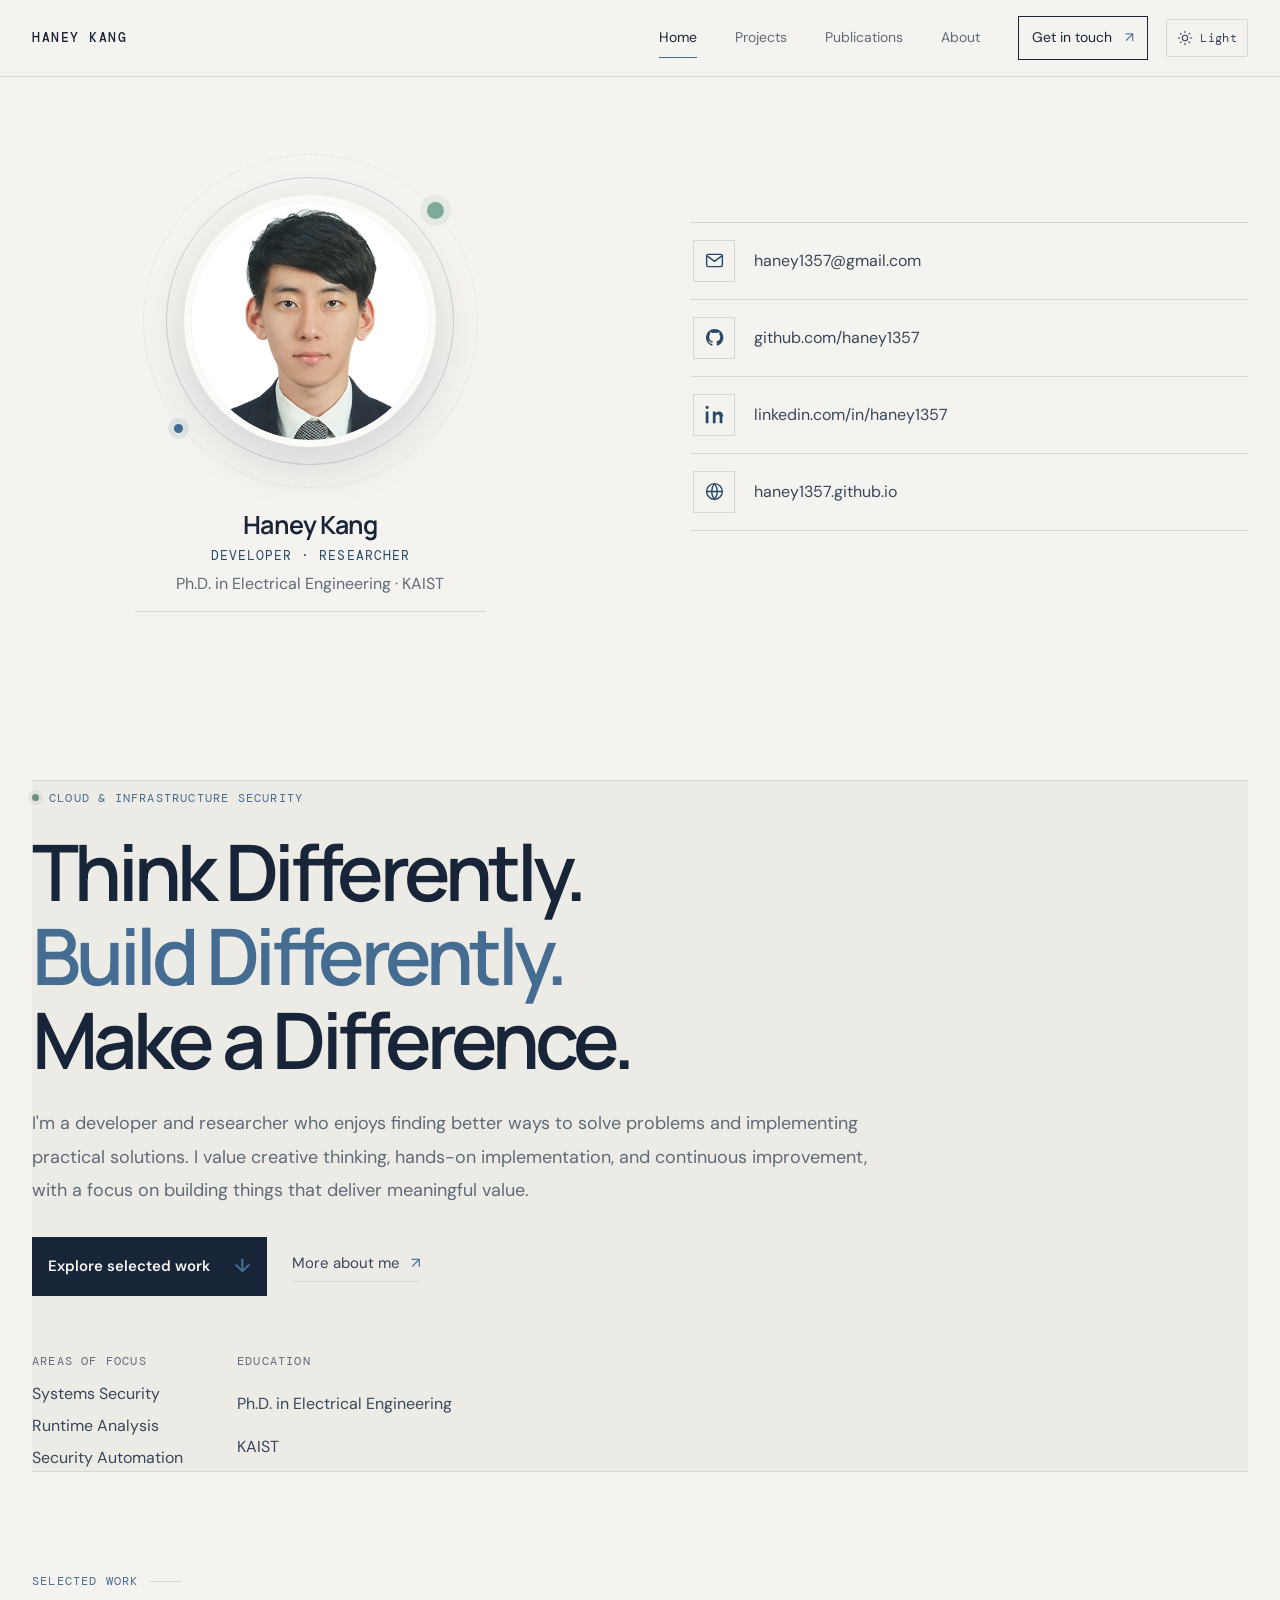
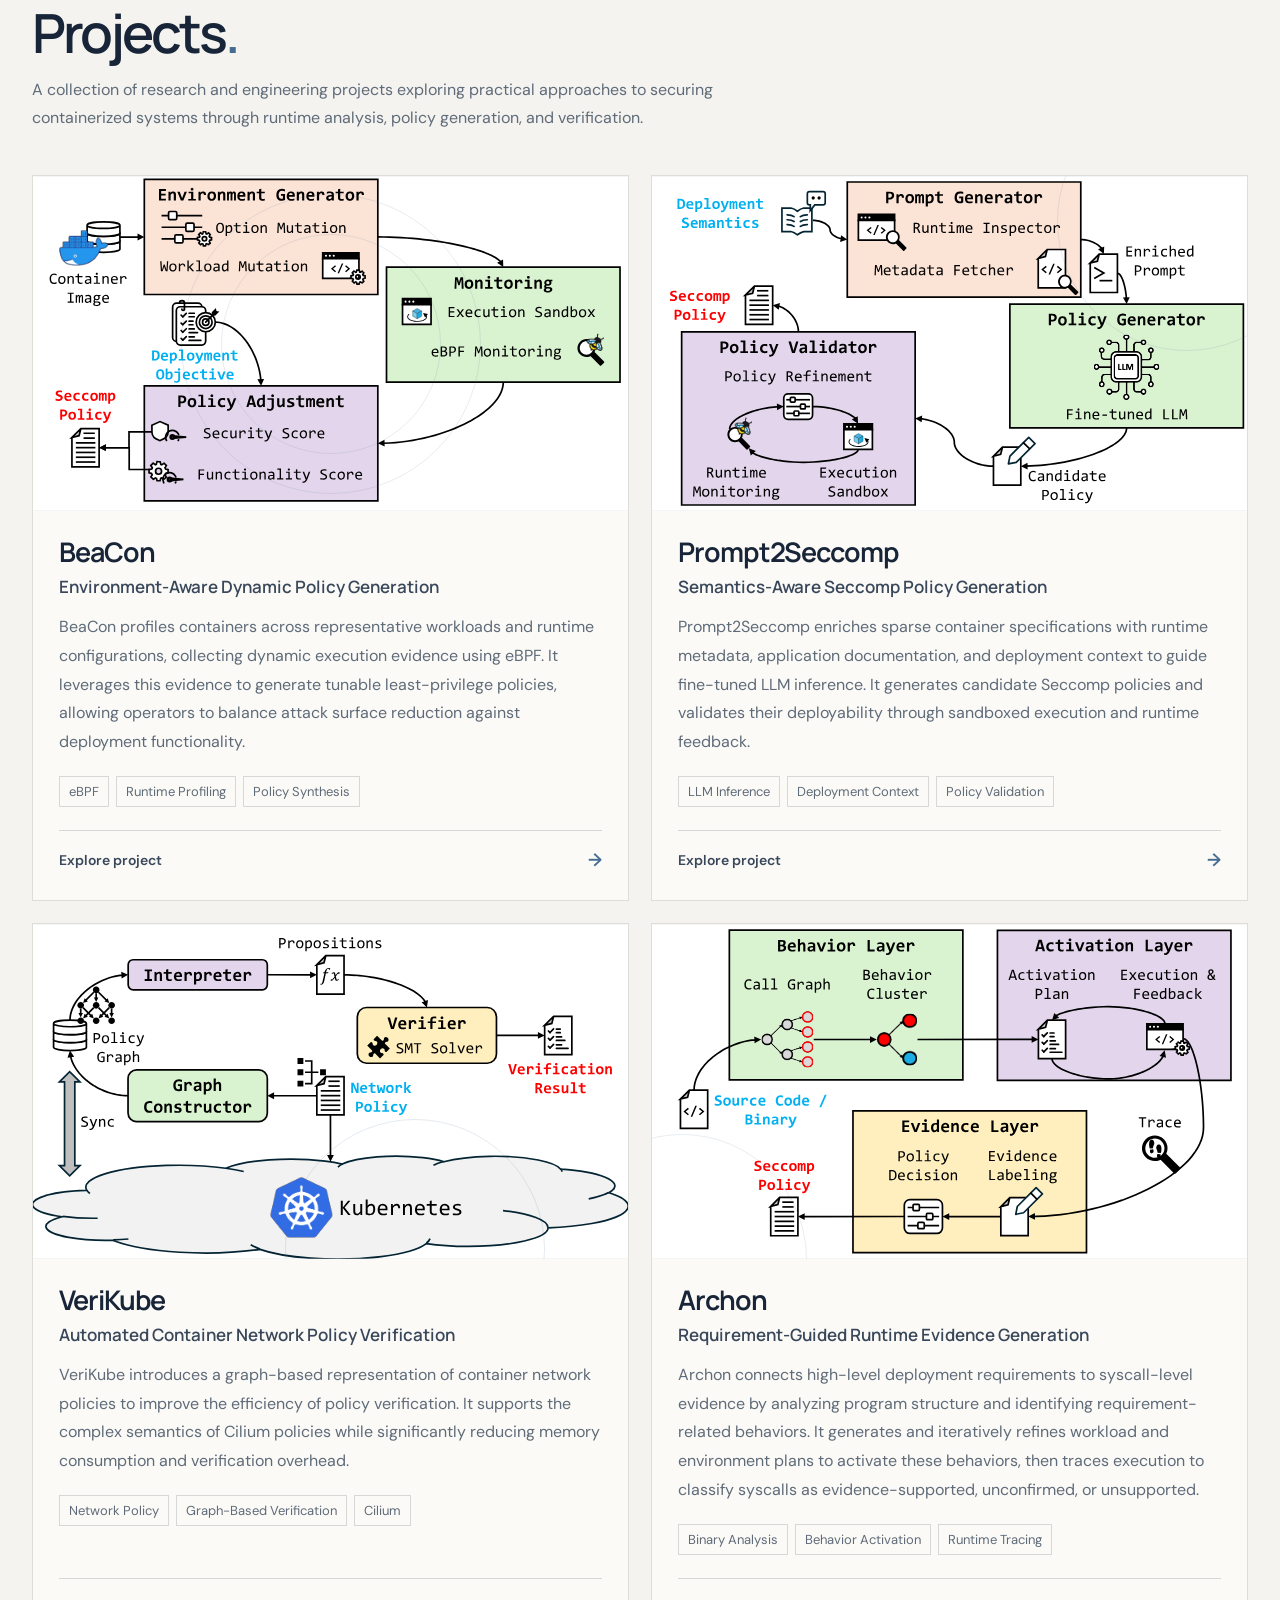
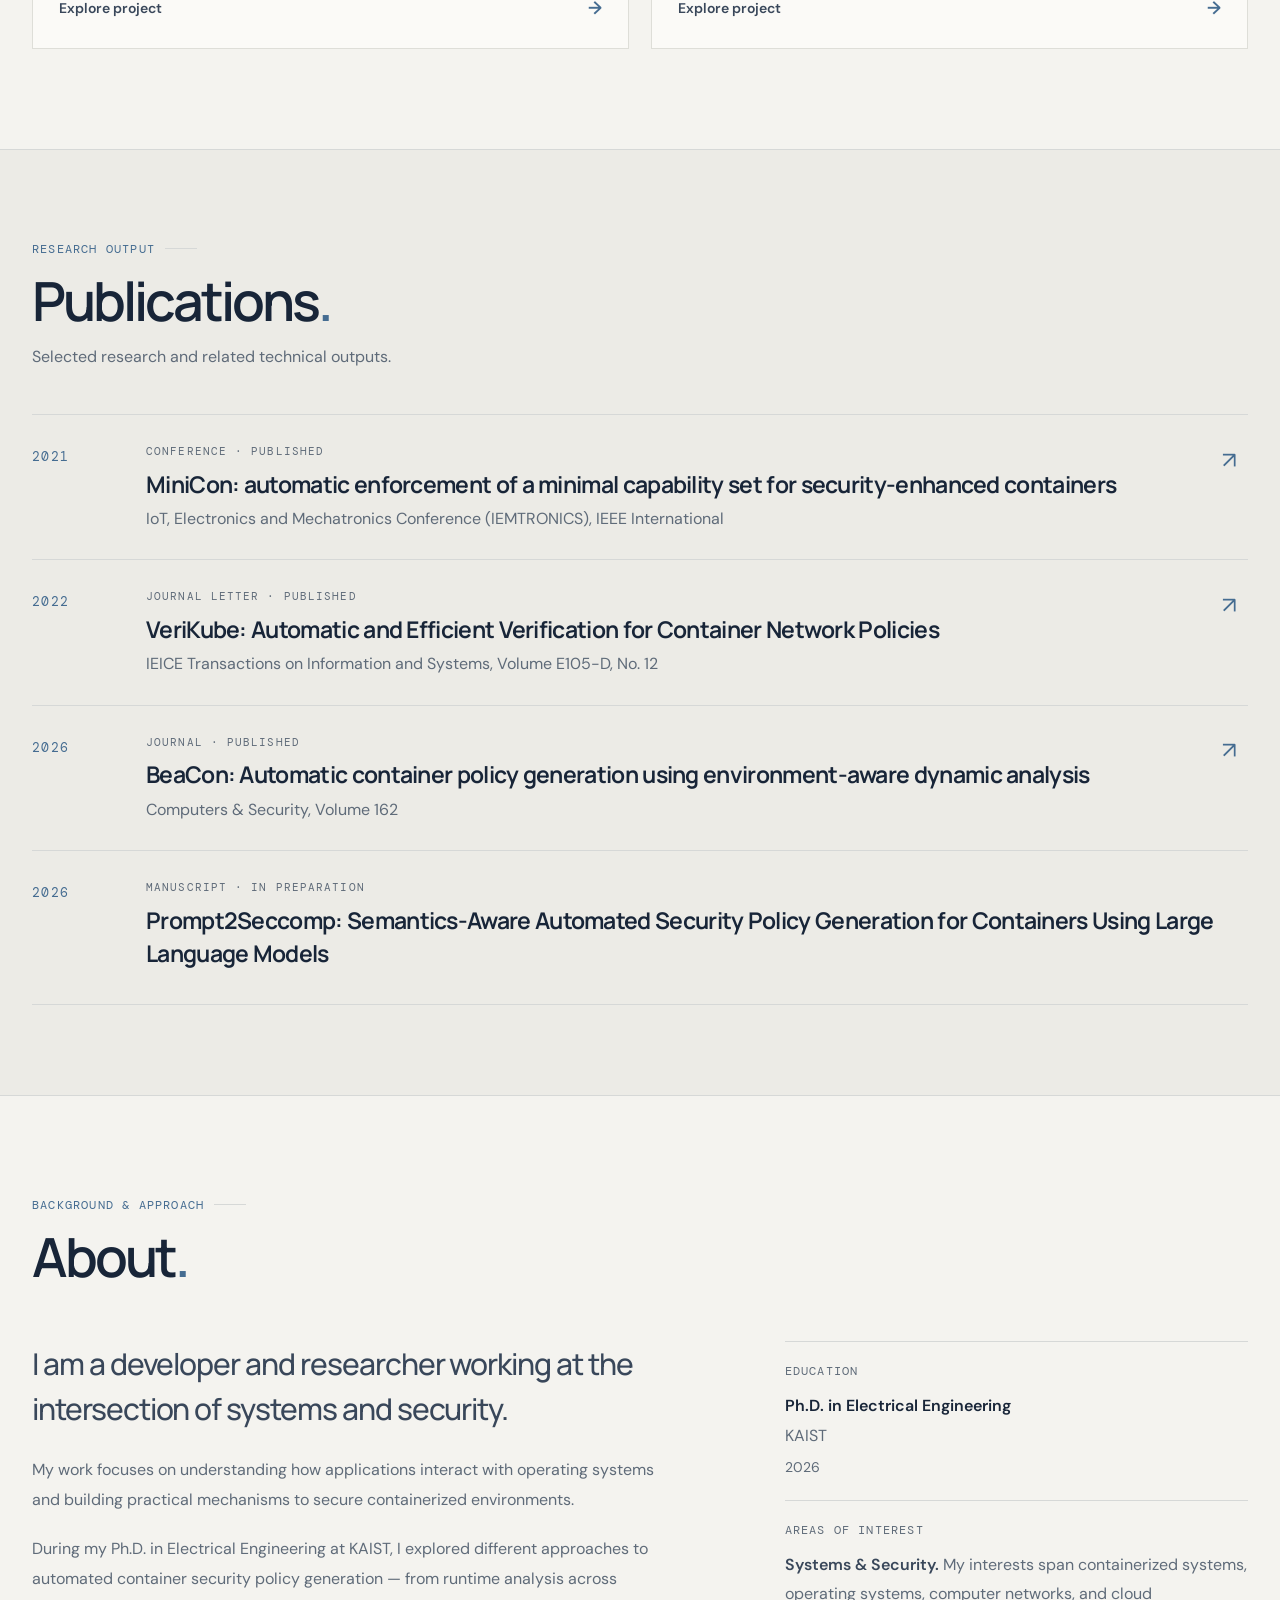
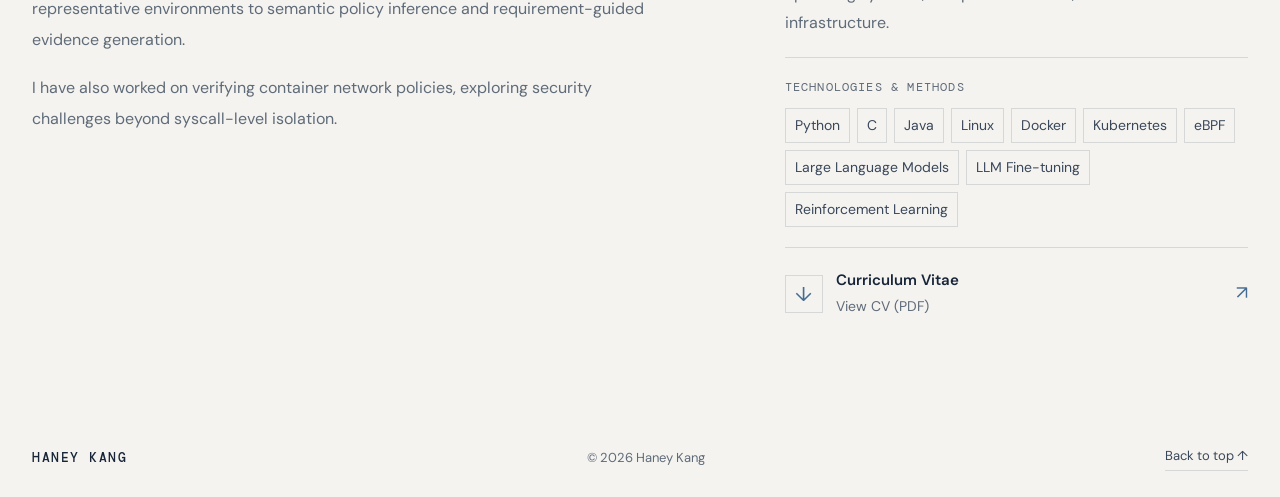
==== commit b32e7e26: "Sync detail page format" ====
--- a/index.html
+++ b/index.html
@@ -1,367 +1,392 @@
 <!doctype html>
 <html lang="en">
-<head>
-    <meta charset="utf-8">
-    <meta name="viewport" content="width=device-width, initial-scale=1">
-    <meta name="description" content="Portfolio of Haney Kang, a developer and researcher interested in systems and security.">
-    <meta name="theme-color" content="#f4f3ef">
-    <script>
-        (() => {
-            try {
-                const savedTheme = localStorage.getItem('haney-kang-theme');
-                if (savedTheme === 'light' || savedTheme === 'dark') {
-                    document.documentElement.dataset.theme = savedTheme;
+    <head>
+        <meta charset="utf-8">
+        <meta name="viewport" content="width=device-width, initial-scale=1">
+        <meta name="description" content="Portfolio of Haney Kang, a developer and researcher interested in systems and security.">
+        <meta name="theme-color" content="#f4f3ef">
+        <script>
+            (() => {
+                try {
+                    const savedTheme = localStorage.getItem('haney-kang-theme');
+                    if (savedTheme === 'light' || savedTheme === 'dark') {
+                        document.documentElement.dataset.theme = savedTheme;
+                    }
+                } catch (_) {
+                    // Theme selection still works for the current page if storage is unavailable.
                 }
-            } catch (_) {
-                // Theme selection still works for the current page if storage is unavailable.
-            }
-        })();
-    </script>
-    <title>Haney Kang</title>
-    <link rel="stylesheet" href="assets/css/style.css">
-    <script src="assets/js/main.js" defer></script>
-</head>
-<body>
-    <a class="skip-link" href="#main">Skip to content</a>
-
-    <header class="site-header">
-        <div class="header-inner">
-            <a class="brand" href="#top" aria-label="Haney Kang — home">
-                <span class="brand-name">HANEY KANG</span>
-            </a>
-
-            <div class="header-controls">
-                <nav class="primary-nav" id="primary-nav" aria-label="Main navigation">
-                    <a class="nav-link active" href="#top" aria-current="location">Home</a>
-                    <a class="nav-link" href="#projects">Projects</a>
-                    <a class="nav-link" href="#publications">Publications</a>
-                    <a class="nav-link" href="#about">About</a>
-                    <a class="nav-contact" href="#contact">Get in touch <span aria-hidden="true">↗</span></a>
-                </nav>
-
-                <button class="theme-toggle" type="button" aria-label="Switch to dark theme" aria-pressed="false" title="Switch to dark theme">
-                    <svg class="theme-icon icon-sun" viewBox="0 0 24 24" aria-hidden="true" focusable="false">
-                        <circle cx="12" cy="12" r="4"></circle>
-                        <path d="M12 2v2m0 16v2M4.93 4.93l1.42 1.42m11.3 11.3 1.42 1.42M2 12h2m16 0h2M4.93 19.07l1.42-1.42m11.3-11.3 1.42-1.42"></path>
-                    </svg>
-                    <svg class="theme-icon icon-moon" viewBox="0 0 24 24" aria-hidden="true" focusable="false">
-                        <path d="M20.2 15.4A8.5 8.5 0 0 1 8.6 3.8 8.6 8.6 0 1 0 20.2 15.4Z"></path>
-                    </svg>
-                    <span class="theme-toggle-label">Light</span>
-                </button>
-
-                <button class="menu-toggle" type="button" aria-expanded="false" aria-controls="primary-nav" aria-label="Toggle navigation">
-                    <span class="menu-toggle-lines" aria-hidden="true"></span>
-                </button>
+            })();
+        </script>
+        <title>Haney Kang</title>
+        <link rel="stylesheet" href="assets/css/style.css">
+        <script src="assets/js/main.js" defer></script>
+    </head>
+    <body>
+        <a class="skip-link" href="#main">Skip to content</a>
+
+        <header class="site-header">
+            <div class="header-inner">
+                <a class="brand" href="#top" aria-label="Haney Kang — home">
+                    <span class="brand-name">HANEY KANG</span>
+                </a>
+
+                <div class="header-controls">
+                    <nav class="primary-nav" id="primary-nav" aria-label="Main navigation">
+                        <a class="nav-link active" href="#top" aria-current="location">Home</a>
+                        <a class="nav-link" href="#projects">Projects</a>
+                        <a class="nav-link" href="#publications">Publications</a>
+                        <a class="nav-link" href="#about">About</a>
+                        <a class="nav-contact" href="#contact">Get in touch <span aria-hidden="true">↗</span></a>
+                    </nav>
+
+                    <button class="theme-toggle" type="button" aria-label="Switch to dark theme" aria-pressed="false" title="Switch to dark theme">
+                        <svg class="theme-icon icon-sun" viewBox="0 0 24 24" aria-hidden="true" focusable="false">
+                            <circle cx="12" cy="12" r="4"></circle>
+                            <path d="M12 2v2m0 16v2M4.93 4.93l1.42 1.42m11.3 11.3 1.42 1.42M2 12h2m16 0h2M4.93 19.07l1.42-1.42m11.3-11.3 1.42-1.42"></path>
+                        </svg>
+                        <svg class="theme-icon icon-moon" viewBox="0 0 24 24" aria-hidden="true" focusable="false">
+                            <path d="M20.2 15.4A8.5 8.5 0 0 1 8.6 3.8 8.6 8.6 0 1 0 20.2 15.4Z"></path>
+                        </svg>
+                        <span class="theme-toggle-label">Light</span>
+                    </button>
+
+                    <button class="menu-toggle" type="button" aria-expanded="false" aria-controls="primary-nav" aria-label="Toggle navigation">
+                        <span class="menu-toggle-lines" aria-hidden="true"></span>
+                    </button>
+                </div>
             </div>
-        </div>
-    </header>
-
-    <main id="main">
-        <section class="home-section section-shell" id="top" aria-labelledby="intro-title">
-            <div class="profile-contact">
-                <div class="profile-panel">
-                    <div class="profile-stage">
-                        <span class="profile-orbit profile-orbit-outer" aria-hidden="true"></span>
-                        <span class="profile-orbit profile-orbit-inner" aria-hidden="true"></span>
-                        <span class="profile-accent profile-accent-one" aria-hidden="true"></span>
-                        <span class="profile-accent profile-accent-two" aria-hidden="true"></span>
-                        <div class="profile-photo-frame">
-                            <img
-                                class="profile-photo"
-                                src="assets/images/profile.jpg"
-                                alt="Portrait of Haney Kang"
-                                width="640"
-                                height="640"
-                            >
-                        </div>
-                    </div>
-
-                    <div class="profile-caption">
-                        <span class="profile-caption-name">Haney Kang</span>
-                        <span class="profile-caption-role">Developer · Researcher</span>
-                        <span class="profile-caption-detail">Ph.D. in Electrical Engineering · KAIST</span>
-                    </div>
-                </div>
-
-                <div class="contact-panel" id="contact" aria-label="Contact links">
-                    <div class="contact-links">
-                        <a class="contact-link" href="mailto:haney1357@gmail.com" aria-label="Email Haney Kang">
-                            <span class="contact-icon" aria-hidden="true">
-                                <svg viewBox="0 0 24 24" focusable="false">
-                                    <rect x="3" y="5" width="18" height="14" rx="2"></rect>
-                                    <path d="m4 7 8 6 8-6"></path>
-                                </svg>
-                            </span>
-                            <span class="contact-value">haney1357@gmail.com</span>
-                            <span class="sr-only">Email</span>
-                        </a>
-
-                        <a class="contact-link" href="https://github.com/haney1357" target="_blank" rel="noopener noreferrer" aria-label="Haney Kang on GitHub">
-                            <span class="contact-icon" aria-hidden="true">
-                                <svg viewBox="0 0 24 24" focusable="false">
-                                    <path d="M12 2.2a9.8 9.8 0 0 0-3.1 19.1c.5.1.7-.2.7-.5v-1.8c-2.8.6-3.4-1.2-3.4-1.2-.4-1.1-1.1-1.5-1.1-1.5-.9-.6.1-.6.1-.6 1 .1 1.6 1 1.6 1 .9 1.5 2.3 1.1 2.9.8.1-.6.4-1.1.7-1.3-2.3-.3-4.5-1.2-4.5-4.9 0-1.1.4-2 1-2.7-.1-.3-.4-1.3.1-2.7 0 0 .8-.3 2.7 1a9.3 9.3 0 0 1 5 0c1.9-1.3 2.7-1 2.7-1 .5 1.4.2 2.4.1 2.7.6.7 1 1.6 1 2.7 0 3.7-2.2 4.6-4.5 4.9.4.3.7.9.7 1.8v2.8c0 .3.2.6.7.5A9.8 9.8 0 0 0 12 2.2Z"></path>
-                                </svg>
-                            </span>
-                            <span class="contact-value">github.com/haney1357</span>
-                            <span class="sr-only">GitHub</span>
-                        </a>
-
-                        <a class="contact-link" href="https://www.linkedin.com/in/haney1357/" target="_blank" rel="noopener noreferrer" aria-label="Haney Kang on LinkedIn">
-                            <span class="contact-icon" aria-hidden="true">
-                                <svg viewBox="0 0 24 24" focusable="false">
-                                    <path d="M5.1 8.7H2V22h3.1V8.7ZM3.55 2A1.8 1.8 0 1 0 3.6 5.6 1.8 1.8 0 0 0 3.55 2ZM22 14.4c0-4-2.1-5.9-4.9-5.9-2.3 0-3.3 1.3-3.9 2.2V8.7h-3.1V22h3.1v-6.6c0-1.7.3-3.4 2.5-3.4s2.2 2 2.2 3.5V22H21v-7.6Z"></path>
-                                </svg>
-                            </span>
-                            <span class="contact-value">linkedin.com/in/haney1357</span>
-                            <span class="sr-only">LinkedIn</span>
-                        </a>
-
-                        <a class="contact-link" href="https://haney1357.github.io/" target="_blank" rel="noopener noreferrer" aria-label="Haney Kang's website">
-                            <span class="contact-icon" aria-hidden="true">
-                                <svg viewBox="0 0 24 24" focusable="false">
-                                    <circle cx="12" cy="12" r="9"></circle>
-                                    <path d="M3 12h18M12 3a14 14 0 0 1 0 18M12 3a14 14 0 0 0 0 18"></path>
-                                </svg>
-                            </span>
-                            <span class="contact-value">haney1357.github.io</span>
-                            <span class="sr-only">Website</span>
-                        </a>
-                    </div>
-                </div>
-            </div>
-
-            <div class="intro">
-                <p class="eyebrow"><span class="status-dot" aria-hidden="true"></span> CLOUD &amp; INFRASTRUCTURE SECURITY</p>
-                <h1 class="intro-title" id="intro-title">
-                    <span class="intro-line">Think Differently.</span>
-                    <span class="intro-line headline-accent">Build Differently.</span>
-                    <span class="intro-line">Make a Difference.</span>
-                </h1>
-                <p class="intro-summary">
-                    I'm a developer and researcher who enjoys finding better ways to solve problems and implementing practical solutions. I value creative thinking, hands-on implementation, and continuous improvement, with a focus on building things that deliver meaningful value.
-                </p>
-                <div class="intro-actions">
-                    <a class="button button-primary" href="#projects">Explore selected work <span aria-hidden="true">↓</span></a>
-                    <a class="text-link" href="#about">More about me <span aria-hidden="true">↗</span></a>
-                </div>
-                <div class="intro-meta">
-                    <div class="intro-meta-group">
-                        <span class="meta-label">AREAS OF FOCUS</span>
-                        <span>Systems Security</span>
-                        <span>Runtime Analysis</span>
-                        <span>Security Automation</span>
-                    </div>
-                    <div class="intro-meta-group">
-                        <span class="meta-label">EDUCATION</span>
-                        <span>Ph.D. in Electrical Engineering</span>
-                        <span>KAIST</span>
-                    </div>
-                </div>
-            </div>
-        </section>
-
-        <section class="projects-section section section-shell" id="projects" aria-labelledby="projects-title">
-            <div class="section-heading">
-                <div>
-                    <p class="eyebrow">SELECTED WORK <span class="eyebrow-rule" aria-hidden="true"></span></p>
-                    <h2 id="projects-title">Projects<span class="heading-period">.</span></h2>
-                    <p class="section-lede">A collection of research and engineering projects exploring practical approaches to securing containerized systems through runtime analysis, policy generation, and verification.</p>
-                </div>
-            </div>
-
-            <div class="project-grid">
-                <article class="project-card">
-                    <a class="project-card-link" href="projects/beacon.html" aria-label="Read about BeaCon">
-                        <div class="project-visual visual-beacon" aria-hidden="true">
-                            <!-- The figure area is intentionally empty until the final project artwork is ready. -->
-                        </div>
-                        <div class="project-card-body">
-                            <h3>BeaCon</h3>
-                            <h4>Environment-Aware Dynamic Policy Generation</h4>
-                            <p>BeaCon profiles containers across representative workloads and runtime configurations, collecting dynamic execution evidence using eBPF. It leverages this evidence to generate tunable least-privilege policies, allowing operators to balance attack surface reduction against deployment functionality.</p>
-                            <div class="tag-list" aria-label="Technologies and methods">
-                                <span>eBPF</span>
-                                <span>Runtime Profiling</span>
-                                <span>Policy Synthesis</span>
-                            </div>
-                            <span class="card-cta">Explore project <span aria-hidden="true">→</span></span>
-                        </div>
-                    </a>
-                </article>
-
-                <article class="project-card">
-                    <a class="project-card-link" href="projects/prompt2seccomp.html" aria-label="Read about Prompt2Seccomp">
-                        <div class="project-visual visual-prompt" aria-hidden="true">
-                            <!-- The figure area is intentionally empty until the final project artwork is ready. -->
-                        </div>
-                        <div class="project-card-body">
-                            <h3>Prompt2Seccomp</h3>
-                            <h4>Semantics-Aware Seccomp Policy Generation</h4>
-                            <p>Prompt2Seccomp enriches sparse container specifications with runtime metadata, application documentation, and deployment context to guide fine-tuned LLM inference. It generates candidate Seccomp policies and validates their deployability through sandboxed execution and runtime feedback.</p>
-                            <div class="tag-list" aria-label="Technologies and methods">
-                                <span>LLM Inference</span>
-                                <span>Deployment Context</span>
-                                <span>Policy Validation</span>
-                            </div>
-                            <span class="card-cta">Explore project <span aria-hidden="true">→</span></span>
-                        </div>
-                    </a>
-                </article>
-
-                <article class="project-card">
-                    <a class="project-card-link" href="projects/verikube.html" aria-label="Read about VeriKube">
-                        <div class="project-visual visual-verikube" aria-hidden="true">
-                            <!-- The figure area is intentionally empty until the final project artwork is ready. -->
-                        </div>
-                        <div class="project-card-body">
-                            <h3>VeriKube</h3>
-                            <h4>Automated Container Network Policy Verification</h4>
-                            <p>VeriKube introduces a graph-based representation of container network policies to improve the efficiency of policy verification. It supports the complex semantics of Cilium policies while significantly reducing memory consumption and verification overhead.</p>
-                            <div class="tag-list" aria-label="Technologies and methods">
-                                <span>Network Policy</span>
-                                <span>Graph-Based Verification</span>
-                                <span>Cilium</span>
-                            </div>
-                            <span class="card-cta">Explore project <span aria-hidden="true">→</span></span>
-                        </div>
-                    </a>
-                </article>
-
-                <article class="project-card">
-                    <a class="project-card-link" href="projects/archon.html" aria-label="Read about Archon">
-                        <div class="project-visual visual-archon" aria-hidden="true">
-                            <!-- The figure area is intentionally empty until the final project artwork is ready. -->
-                        </div>
-                        <div class="project-card-body">
-                            <h3>Archon</h3>
-                            <h4>Requirement-Guided Runtime Evidence Generation</h4>
-                            <p>Archon connects high-level deployment requirements to syscall-level evidence by analyzing program structure and identifying requirement-related behaviors. It generates and iteratively refines workload and environment plans to activate these behaviors, then traces execution to classify syscalls as evidence-supported, unconfirmed, or unsupported.</p>
-                            <div class="tag-list" aria-label="Technologies and methods">
-                                <span>Binary Analysis</span>
-                                <span>Behavior Activation</span>
-                                <span>Runtime Tracing</span>
-                            </div>
-                            <span class="card-cta">Explore project <span aria-hidden="true">→</span></span>
-                        </div>
-                    </a>
-                </article>
-            </div>
-        </section>
-
-        <section class="publication-section" id="publications" aria-labelledby="publications-title">
-            <div class="section-shell section">
+        </header>
+
+        <main id="main">
+            <section class="home-section section-shell" id="top" aria-labelledby="intro-title">
+                <div class="profile-contact">
+                    <div class="profile-panel">
+                        <div class="profile-stage">
+                            <span class="profile-orbit profile-orbit-outer" aria-hidden="true"></span>
+                            <span class="profile-orbit profile-orbit-inner" aria-hidden="true"></span>
+                            <span class="profile-accent profile-accent-one" aria-hidden="true"></span>
+                            <span class="profile-accent profile-accent-two" aria-hidden="true"></span>
+                            <div class="profile-photo-frame">
+                                <img
+                                    class="profile-photo"
+                                    src="assets/images/profile.jpg"
+                                    alt="Portrait of Haney Kang"
+                                    width="640"
+                                    height="640"
+                                >
+                            </div>
+                        </div>
+
+                        <div class="profile-caption">
+                            <span class="profile-caption-name">Haney Kang</span>
+                            <span class="profile-caption-role">Developer · Researcher</span>
+                            <span class="profile-caption-detail">Ph.D. in Electrical Engineering · KAIST</span>
+                        </div>
+                    </div>
+
+                    <div class="contact-panel" id="contact" aria-label="Contact links">
+                        <div class="contact-links">
+                            <a class="contact-link" href="mailto:haney1357@gmail.com" aria-label="Email Haney Kang">
+                                <span class="contact-icon" aria-hidden="true">
+                                    <svg viewBox="0 0 24 24" focusable="false">
+                                        <rect x="3" y="5" width="18" height="14" rx="2"></rect>
+                                        <path d="m4 7 8 6 8-6"></path>
+                                    </svg>
+                                </span>
+                                <span class="contact-value">haney1357@gmail.com</span>
+                                <span class="sr-only">Email</span>
+                            </a>
+
+                            <a class="contact-link" href="https://github.com/haney1357" target="_blank" rel="noopener noreferrer" aria-label="Haney Kang on GitHub">
+                                <span class="contact-icon" aria-hidden="true">
+                                    <svg viewBox="0 0 24 24" focusable="false">
+                                        <path d="M12 2.2a9.8 9.8 0 0 0-3.1 19.1c.5.1.7-.2.7-.5v-1.8c-2.8.6-3.4-1.2-3.4-1.2-.4-1.1-1.1-1.5-1.1-1.5-.9-.6.1-.6.1-.6 1 .1 1.6 1 1.6 1 .9 1.5 2.3 1.1 2.9.8.1-.6.4-1.1.7-1.3-2.3-.3-4.5-1.2-4.5-4.9 0-1.1.4-2 1-2.7-.1-.3-.4-1.3.1-2.7 0 0 .8-.3 2.7 1a9.3 9.3 0 0 1 5 0c1.9-1.3 2.7-1 2.7-1 .5 1.4.2 2.4.1 2.7.6.7 1 1.6 1 2.7 0 3.7-2.2 4.6-4.5 4.9.4.3.7.9.7 1.8v2.8c0 .3.2.6.7.5A9.8 9.8 0 0 0 12 2.2Z"></path>
+                                    </svg>
+                                </span>
+                                <span class="contact-value">github.com/haney1357</span>
+                                <span class="sr-only">GitHub</span>
+                            </a>
+
+                            <a class="contact-link" href="https://www.linkedin.com/in/haney1357/" target="_blank" rel="noopener noreferrer" aria-label="Haney Kang on LinkedIn">
+                                <span class="contact-icon" aria-hidden="true">
+                                    <svg viewBox="0 0 24 24" focusable="false">
+                                        <path d="M5.1 8.7H2V22h3.1V8.7ZM3.55 2A1.8 1.8 0 1 0 3.6 5.6 1.8 1.8 0 0 0 3.55 2ZM22 14.4c0-4-2.1-5.9-4.9-5.9-2.3 0-3.3 1.3-3.9 2.2V8.7h-3.1V22h3.1v-6.6c0-1.7.3-3.4 2.5-3.4s2.2 2 2.2 3.5V22H21v-7.6Z"></path>
+                                    </svg>
+                                </span>
+                                <span class="contact-value">linkedin.com/in/haney1357</span>
+                                <span class="sr-only">LinkedIn</span>
+                            </a>
+
+                            <a class="contact-link" href="https://haney1357.github.io/" target="_blank" rel="noopener noreferrer" aria-label="Haney Kang's website">
+                                <span class="contact-icon" aria-hidden="true">
+                                    <svg viewBox="0 0 24 24" focusable="false">
+                                        <circle cx="12" cy="12" r="9"></circle>
+                                        <path d="M3 12h18M12 3a14 14 0 0 1 0 18M12 3a14 14 0 0 0 0 18"></path>
+                                    </svg>
+                                </span>
+                                <span class="contact-value">haney1357.github.io</span>
+                                <span class="sr-only">Website</span>
+                            </a>
+                        </div>
+                    </div>
+                </div>
+            </section>
+            <section class="intro-section section-shell" id="top" aria-labelledby="intro-title">
+                <div class="intro">
+                    <p class="eyebrow"><span class="status-dot" aria-hidden="true"></span> CLOUD &amp; INFRASTRUCTURE SECURITY</p>
+                    <h1 class="intro-title" id="intro-title">
+                        <span class="intro-line">Think Differently.</span>
+                        <span class="intro-line headline-accent">Build Differently.</span>
+                        <span class="intro-line">Make a Difference.</span>
+                    </h1>
+                    <p class="intro-summary">
+                        I'm a developer and researcher who enjoys finding better ways to solve problems and implementing practical solutions. I value creative thinking, hands-on implementation, and continuous improvement, with a focus on building things that deliver meaningful value.
+                    </p>
+                    <div class="intro-actions">
+                        <a class="button button-primary" href="#projects">Explore selected work <span aria-hidden="true">↓</span></a>
+                        <a class="text-link" href="#about">More about me <span aria-hidden="true">↗</span></a>
+                    </div>
+                    <div class="intro-meta">
+                        <div class="intro-meta-group">
+                            <span class="meta-label">AREAS OF FOCUS</span>
+                            <span>Systems Security</span>
+                            <span>Runtime Analysis</span>
+                            <span>Security Automation</span>
+                        </div>
+                        <div class="intro-meta-group">
+                            <span class="meta-label">EDUCATION</span>
+                            <span>Ph.D. in Electrical Engineering</span>
+                            <span>KAIST</span>
+                        </div>
+                    </div>
+                </div>
+            </section>
+
+            <section class="projects-section section section-shell" id="projects" aria-labelledby="projects-title">
                 <div class="section-heading">
                     <div>
-                        <p class="eyebrow">RESEARCH OUTPUT <span class="eyebrow-rule" aria-hidden="true"></span></p>
-                        <h2 id="publications-title">Publications<span class="heading-period">.</span></h2>
-                        <p class="section-lede">Selected research and related technical outputs.</p>
-                    </div>
-                </div>
-
-                <div class="publication-list">
-                    <article class="publication-item">
-                        <span class="publication-year">2021</span>
-                        <div class="publication-main">
-                            <div class="publication-type">CONFERENCE · PUBLISHED</div>
-                            <h3>MiniCon: automatic enforcement of a minimal capability set for security-enhanced containers</h3>
-                            <p>IoT, Electronics and Mechatronics Conference (IEMTRONICS), IEEE International</p>
-                        </div>
-                        <a class="publication-arrow" href="https://ieeexplore.ieee.org/document/9422529" target="_blank" rel="noopener noreferrer" aria-label="View MiniCon on IEEE Xplore">↗</a>
+                        <p class="eyebrow">SELECTED WORK <span class="eyebrow-rule" aria-hidden="true"></span></p>
+                        <h2 id="projects-title">Projects<span class="heading-period">.</span></h2>
+                        <p class="section-lede">A collection of research and engineering projects exploring practical approaches to securing containerized systems through runtime analysis, policy generation, and verification.</p>
+                    </div>
+                </div>
+
+                <div class="project-grid">
+                    <article class="project-card">
+                        <a class="project-card-link" href="projects/beacon.html" aria-label="Read about BeaCon">
+                            <div class="project-visual visual-beacon">
+                                <img
+                                    src="assets/images/beacon.svg"
+                                    alt="BeaCon project overview diagram"
+                                    width="718"
+                                    height="404"
+                                    loading="lazy"
+                                >
+                            </div>
+                            <div class="project-card-body">
+                                <h3>BeaCon</h3>
+                                <h4>Environment-Aware Dynamic Policy Generation</h4>
+                                <p>BeaCon profiles containers across representative workloads and runtime configurations, collecting dynamic execution evidence using eBPF. It leverages this evidence to generate tunable least-privilege policies, allowing operators to balance attack surface reduction against deployment functionality.</p>
+                                <div class="tag-list" aria-label="Technologies and methods">
+                                    <span>eBPF</span>
+                                    <span>Runtime Profiling</span>
+                                    <span>Policy Synthesis</span>
+                                </div>
+                                <span class="card-cta">Explore project <span aria-hidden="true">→</span></span>
+                            </div>
+                        </a>
                     </article>
 
-                    <article class="publication-item">
-                        <span class="publication-year">2022</span>
-                        <div class="publication-main">
-                            <div class="publication-type">JOURNAL LETTER · PUBLISHED</div>
-                            <h3>VeriKube: Automatic and Efficient Verification for Container Network Policies</h3>
-                            <p>IEICE Transactions on Information and Systems, Volume E105-D, No. 12</p>
-                        </div>
-                        <a class="publication-arrow" href="https://globals.ieice.org/en_transactions/information/10.1587/transinf.2022EDL8046/_p" target="_blank" rel="noopener noreferrer" aria-label="View VeriKube publication">↗</a>
+                    <article class="project-card">
+                        <a class="project-card-link" href="projects/prompt2seccomp.html" aria-label="Read about Prompt2Seccomp">
+                            <div class="project-visual visual-prompt">
+                                <img
+                                    src="assets/images/prompt2seccomp.svg"
+                                    alt="Prompt2Seccomp project overview diagram"
+                                    width="718"
+                                    height="404"
+                                    loading="lazy"
+                                >
+                            </div>
+                            <div class="project-card-body">
+                                <h3>Prompt2Seccomp</h3>
+                                <h4>Semantics-Aware Seccomp Policy Generation</h4>
+                                <p>Prompt2Seccomp enriches sparse container specifications with runtime metadata, application documentation, and deployment context to guide fine-tuned LLM inference. It generates candidate Seccomp policies and validates their deployability through sandboxed execution and runtime feedback.</p>
+                                <div class="tag-list" aria-label="Technologies and methods">
+                                    <span>LLM Inference</span>
+                                    <span>Deployment Context</span>
+                                    <span>Policy Validation</span>
+                                </div>
+                                <span class="card-cta">Explore project <span aria-hidden="true">→</span></span>
+                            </div>
+                        </a>
                     </article>
 
-                    <article class="publication-item">
-                        <span class="publication-year">2026</span>
-                        <div class="publication-main">
-                            <div class="publication-type">JOURNAL · PUBLISHED</div>
-                            <h3>BeaCon: Automatic container policy generation using environment-aware dynamic analysis</h3>
-                            <p>Computers &amp; Security, Volume 162</p>
-                        </div>
-                        <a class="publication-arrow" href="https://nss.kaist.ac.kr/assets/papers/comsec2025-kang.pdf" target="_blank" rel="noopener noreferrer" aria-label="Read BeaCon paper">↗</a>
+                    <article class="project-card">
+                        <a class="project-card-link" href="projects/verikube.html" aria-label="Read about VeriKube">
+                            <div class="project-visual visual-verikube">
+                                <img
+                                    src="assets/images/verikube.svg"
+                                    alt="Verikube project overview diagram"
+                                    width="718"
+                                    height="404"
+                                    loading="lazy"
+                                >
+                            </div>
+                            <div class="project-card-body">
+                                <h3>VeriKube</h3>
+                                <h4>Automated Container Network Policy Verification</h4>
+                                <p>VeriKube introduces a graph-based representation of container network policies to improve the efficiency of policy verification. It supports the complex semantics of Cilium policies while significantly reducing memory consumption and verification overhead.</p>
+                                <div class="tag-list" aria-label="Technologies and methods">
+                                    <span>Network Policy</span>
+                                    <span>Graph-Based Verification</span>
+                                    <span>Cilium</span>
+                                </div>
+                                <span class="card-cta">Explore project <span aria-hidden="true">→</span></span>
+                            </div>
+                        </a>
                     </article>
 
-                    <article class="publication-item publication-no-link">
-                        <span class="publication-year">2026</span>
-                        <div class="publication-main">
-                            <div class="publication-type">MANUSCRIPT · IN PREPARATION</div>
-                            <h3>Prompt2Seccomp: Semantics-Aware Automated Security Policy Generation for Containers Using Large Language Models</h3>
-                        </div>
+                    <article class="project-card">
+                        <a class="project-card-link" href="projects/archon.html" aria-label="Read about Archon">
+                            <div class="project-visual visual-archon">
+                                <img
+                                    src="assets/images/archon.svg"
+                                    alt="Archon project overview diagram"
+                                    width="718"
+                                    height="404"
+                                    loading="lazy"
+                                >
+                            </div>
+                            <div class="project-card-body">
+                                <h3>Archon</h3>
+                                <h4>Requirement-Guided Runtime Evidence Generation</h4>
+                                <p>Archon connects high-level deployment requirements to syscall-level evidence by analyzing program structure and identifying requirement-related behaviors. It generates and iteratively refines workload and environment plans to activate these behaviors, then traces execution to classify syscalls as evidence-supported, unconfirmed, or unsupported.</p>
+                                <div class="tag-list" aria-label="Technologies and methods">
+                                    <span>Binary Analysis</span>
+                                    <span>Behavior Activation</span>
+                                    <span>Runtime Tracing</span>
+                                </div>
+                                <span class="card-cta">Explore project <span aria-hidden="true">→</span></span>
+                            </div>
+                        </a>
                     </article>
                 </div>
-            </div>
-        </section>
-
-        <section class="about-section section section-shell" id="about" aria-labelledby="about-title">
-            <div class="section-heading">
-                <div>
-                    <p class="eyebrow">BACKGROUND &amp; APPROACH <span class="eyebrow-rule" aria-hidden="true"></span></p>
-                    <h2 id="about-title">About<span class="heading-period">.</span></h2>
-                </div>
-            </div>
-
-            <div class="about-layout">
-                <div class="about-intro">
-                    <p class="about-lead">I am a developer and researcher working at the intersection of systems and security.</p>
-                    <p>My work focuses on understanding how applications interact with operating systems and building practical mechanisms to secure containerized environments.</p>
-                    <p>During my Ph.D. in Electrical Engineering at KAIST, I explored different approaches to automated container security policy generation — from runtime analysis across representative environments to semantic policy inference and requirement-guided evidence generation.</p>
-                    <p>I have also worked on verifying container network policies, exploring security challenges beyond syscall-level isolation.</p>
-                </div>
-
-                <aside class="about-side" aria-label="Education, areas of interest, and technologies">
-                    <div class="side-block">
-                        <span class="side-label">EDUCATION</span>
-                        <div class="side-entry">
-                            <strong>Ph.D. in Electrical Engineering</strong>
-                            <span>KAIST</span>
-                            <span class="side-muted">2026</span>
-                        </div>
-                    </div>
-
-                    <div class="side-block">
-                        <span class="side-label">AREAS OF INTEREST</span>
-                        <p class="interest-summary"><strong>Systems &amp; Security.</strong> My interests span containerized systems, operating systems, computer networks, and cloud infrastructure.</p>
-                    </div>
-
-                    <div class="side-block">
-                        <span class="side-label">TECHNOLOGIES &amp; METHODS</span>
-                        <div class="interest-list subdued-tags">
-                            <span>Python</span>
-                            <span>C</span>
-                            <span>Java</span>
-                            <span>Linux</span>
-                            <span>Docker</span>
-                            <span>Kubernetes</span>
-                            <span>eBPF</span>
-                            <span>Large Language Models</span>
-                            <span>LLM Fine-tuning</span>
-                            <span>Reinforcement Learning</span>
-                        </div>
-                    </div>
-
-                    <a class="resume-link" href="assets/cv/cv.pdf" target="_blank" rel="noopener noreferrer">
-                        <span class="resume-icon" aria-hidden="true">↓</span>
-                        <span class="resume-copy"><strong>Curriculum Vitae</strong><small>View CV (PDF)</small></span>
-                        <span class="resume-arrow" aria-hidden="true">↗</span>
-                    </a>
-                </aside>
-            </div>
-        </section>
-    </main>
-
-    <footer class="site-footer section-shell">
-        <a class="footer-brand" href="#top">HANEY KANG</a>
-        <span>© 2026 Haney Kang</span>
-        <a class="back-top" href="#top">Back to top ↑</a>
-    </footer>
-</body>
+            </section>
+
+            <section class="publication-section" id="publications" aria-labelledby="publications-title">
+                <div class="section-shell section">
+                    <div class="section-heading">
+                        <div>
+                            <p class="eyebrow">RESEARCH OUTPUT <span class="eyebrow-rule" aria-hidden="true"></span></p>
+                            <h2 id="publications-title">Publications<span class="heading-period">.</span></h2>
+                            <p class="section-lede">Selected research and related technical outputs.</p>
+                        </div>
+                    </div>
+
+                    <div class="publication-list">
+                        <article class="publication-item">
+                            <span class="publication-year">2021</span>
+                            <div class="publication-main">
+                                <div class="publication-type">CONFERENCE · PUBLISHED</div>
+                                <h3>MiniCon: automatic enforcement of a minimal capability set for security-enhanced containers</h3>
+                                <p>IoT, Electronics and Mechatronics Conference (IEMTRONICS), IEEE International</p>
+                            </div>
+                            <a class="publication-arrow" href="https://ieeexplore.ieee.org/document/9422529" target="_blank" rel="noopener noreferrer" aria-label="View MiniCon on IEEE Xplore">↗</a>
+                        </article>
+
+                        <article class="publication-item">
+                            <span class="publication-year">2022</span>
+                            <div class="publication-main">
+                                <div class="publication-type">JOURNAL LETTER · PUBLISHED</div>
+                                <h3>VeriKube: Automatic and Efficient Verification for Container Network Policies</h3>
+                                <p>IEICE Transactions on Information and Systems, Volume E105-D, No. 12</p>
+                            </div>
+                            <a class="publication-arrow" href="https://globals.ieice.org/en_transactions/information/10.1587/transinf.2022EDL8046/_p" target="_blank" rel="noopener noreferrer" aria-label="View VeriKube publication">↗</a>
+                        </article>
+
+                        <article class="publication-item">
+                            <span class="publication-year">2026</span>
+                            <div class="publication-main">
+                                <div class="publication-type">JOURNAL · PUBLISHED</div>
+                                <h3>BeaCon: Automatic container policy generation using environment-aware dynamic analysis</h3>
+                                <p>Computers &amp; Security, Volume 162</p>
+                            </div>
+                            <a class="publication-arrow" href="https://nss.kaist.ac.kr/assets/papers/comsec2025-kang.pdf" target="_blank" rel="noopener noreferrer" aria-label="Read BeaCon paper">↗</a>
+                        </article>
+
+                        <article class="publication-item publication-no-link">
+                            <span class="publication-year">2026</span>
+                            <div class="publication-main">
+                                <div class="publication-type">MANUSCRIPT · IN PREPARATION</div>
+                                <h3>Prompt2Seccomp: Semantics-Aware Automated Security Policy Generation for Containers Using Large Language Models</h3>
+                            </div>
+                        </article>
+                    </div>
+                </div>
+            </section>
+
+            <section class="about-section section section-shell" id="about" aria-labelledby="about-title">
+                <div class="section-heading">
+                    <div>
+                        <p class="eyebrow">BACKGROUND &amp; APPROACH <span class="eyebrow-rule" aria-hidden="true"></span></p>
+                        <h2 id="about-title">About<span class="heading-period">.</span></h2>
+                    </div>
+                </div>
+
+                <div class="about-layout">
+                    <div class="about-intro">
+                        <p class="about-lead">I am a developer and researcher working at the intersection of systems and security.</p>
+                        <p>My work focuses on understanding how applications interact with operating systems and building practical mechanisms to secure containerized environments.</p>
+                        <p>During my Ph.D. in Electrical Engineering at KAIST, I explored different approaches to automated container security policy generation — from runtime analysis across representative environments to semantic policy inference and requirement-guided evidence generation.</p>
+                        <p>I have also worked on verifying container network policies, exploring security challenges beyond syscall-level isolation.</p>
+                    </div>
+
+                    <aside class="about-side" aria-label="Education, areas of interest, and technologies">
+                        <div class="side-block">
+                            <span class="side-label">EDUCATION</span>
+                            <div class="side-entry">
+                                <strong>Ph.D. in Electrical Engineering</strong>
+                                <span>KAIST</span>
+                                <span class="side-muted">2026</span>
+                            </div>
+                        </div>
+
+                        <div class="side-block">
+                            <span class="side-label">AREAS OF INTEREST</span>
+                            <p class="interest-summary"><strong>Systems &amp; Security.</strong> My interests span containerized systems, operating systems, computer networks, and cloud infrastructure.</p>
+                        </div>
+
+                        <div class="side-block">
+                            <span class="side-label">TECHNOLOGIES &amp; METHODS</span>
+                            <div class="interest-list subdued-tags">
+                                <span>Python</span>
+                                <span>C</span>
+                                <span>Java</span>
+                                <span>Linux</span>
+                                <span>Docker</span>
+                                <span>Kubernetes</span>
+                                <span>eBPF</span>
+                                <span>Large Language Models</span>
+                                <span>LLM Fine-tuning</span>
+                                <span>Reinforcement Learning</span>
+                            </div>
+                        </div>
+
+                        <a class="resume-link" href="assets/cv/cv.pdf" target="_blank" rel="noopener noreferrer">
+                            <span class="resume-icon" aria-hidden="true">↓</span>
+                            <span class="resume-copy"><strong>Curriculum Vitae</strong><small>View CV (PDF)</small></span>
+                            <span class="resume-arrow" aria-hidden="true">↗</span>
+                        </a>
+                    </aside>
+                </div>
+            </section>
+        </main>
+
+        <footer class="site-footer section-shell">
+            <a class="footer-brand" href="#top">HANEY KANG</a>
+            <span>© 2026 Haney Kang</span>
+            <a class="back-top" href="#top">Back to top ↑</a>
+        </footer>
+    </body>
 </html>
--- a/assets/css/style.css
+++ b/assets/css/style.css
@@ -497,6 +497,17 @@
 /* --------------------------------------------------------------------------
    Home: introduction
    -------------------------------------------------------------------------- */
+.intro-section {
+  border-top: 1px solid var(--line);
+  border-bottom: 1px solid var(--line);
+  background: var(--paper-deep);
+}
+
+.intro-section .section {
+  padding-top: 90px;
+  padding-bottom: 90px;
+}
+
 .intro {
   padding-top: 8px;
 }
@@ -1359,6 +1370,12 @@
   }
 }
 
+@media (max-width: 900px) {
+  .project-grid {
+    grid-template-columns: minmax(0, 1fr);
+  }
+}
+
 @media (max-width: 760px) {
   .section-shell,
   .header-inner {
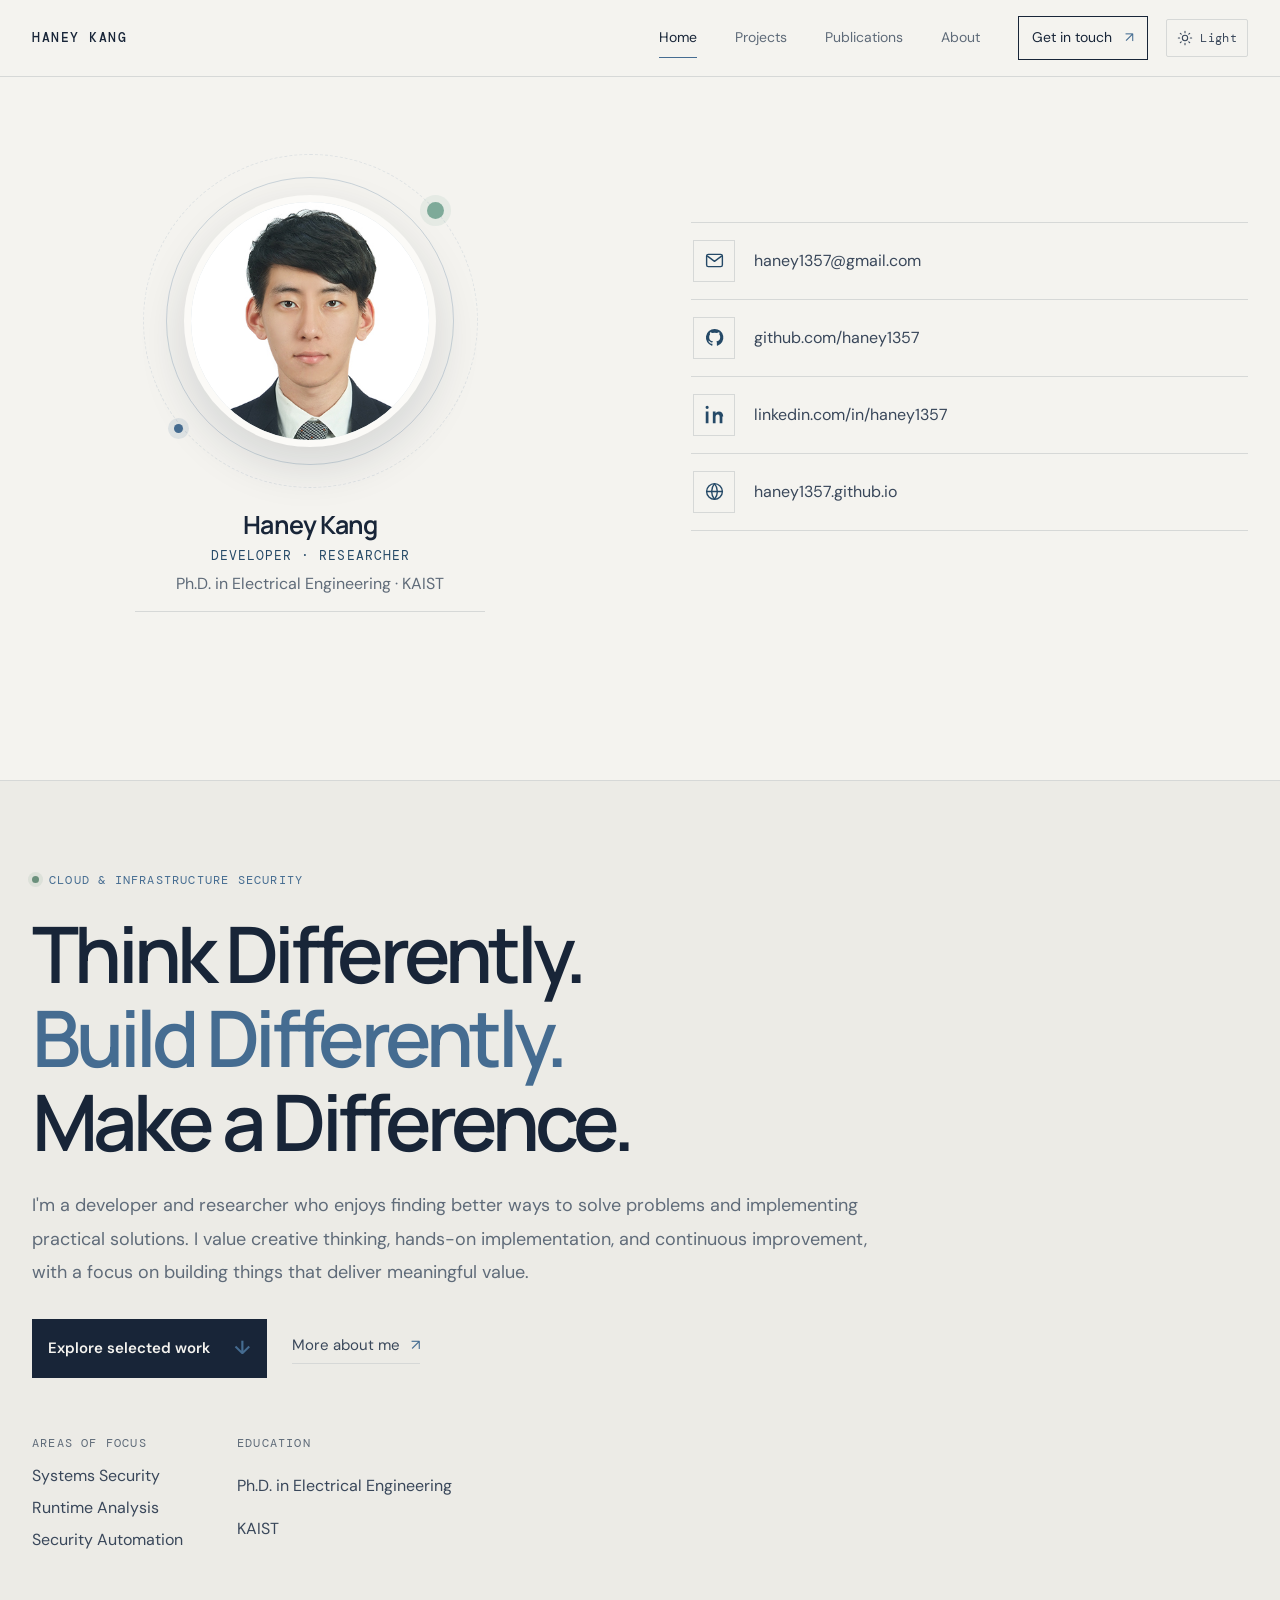
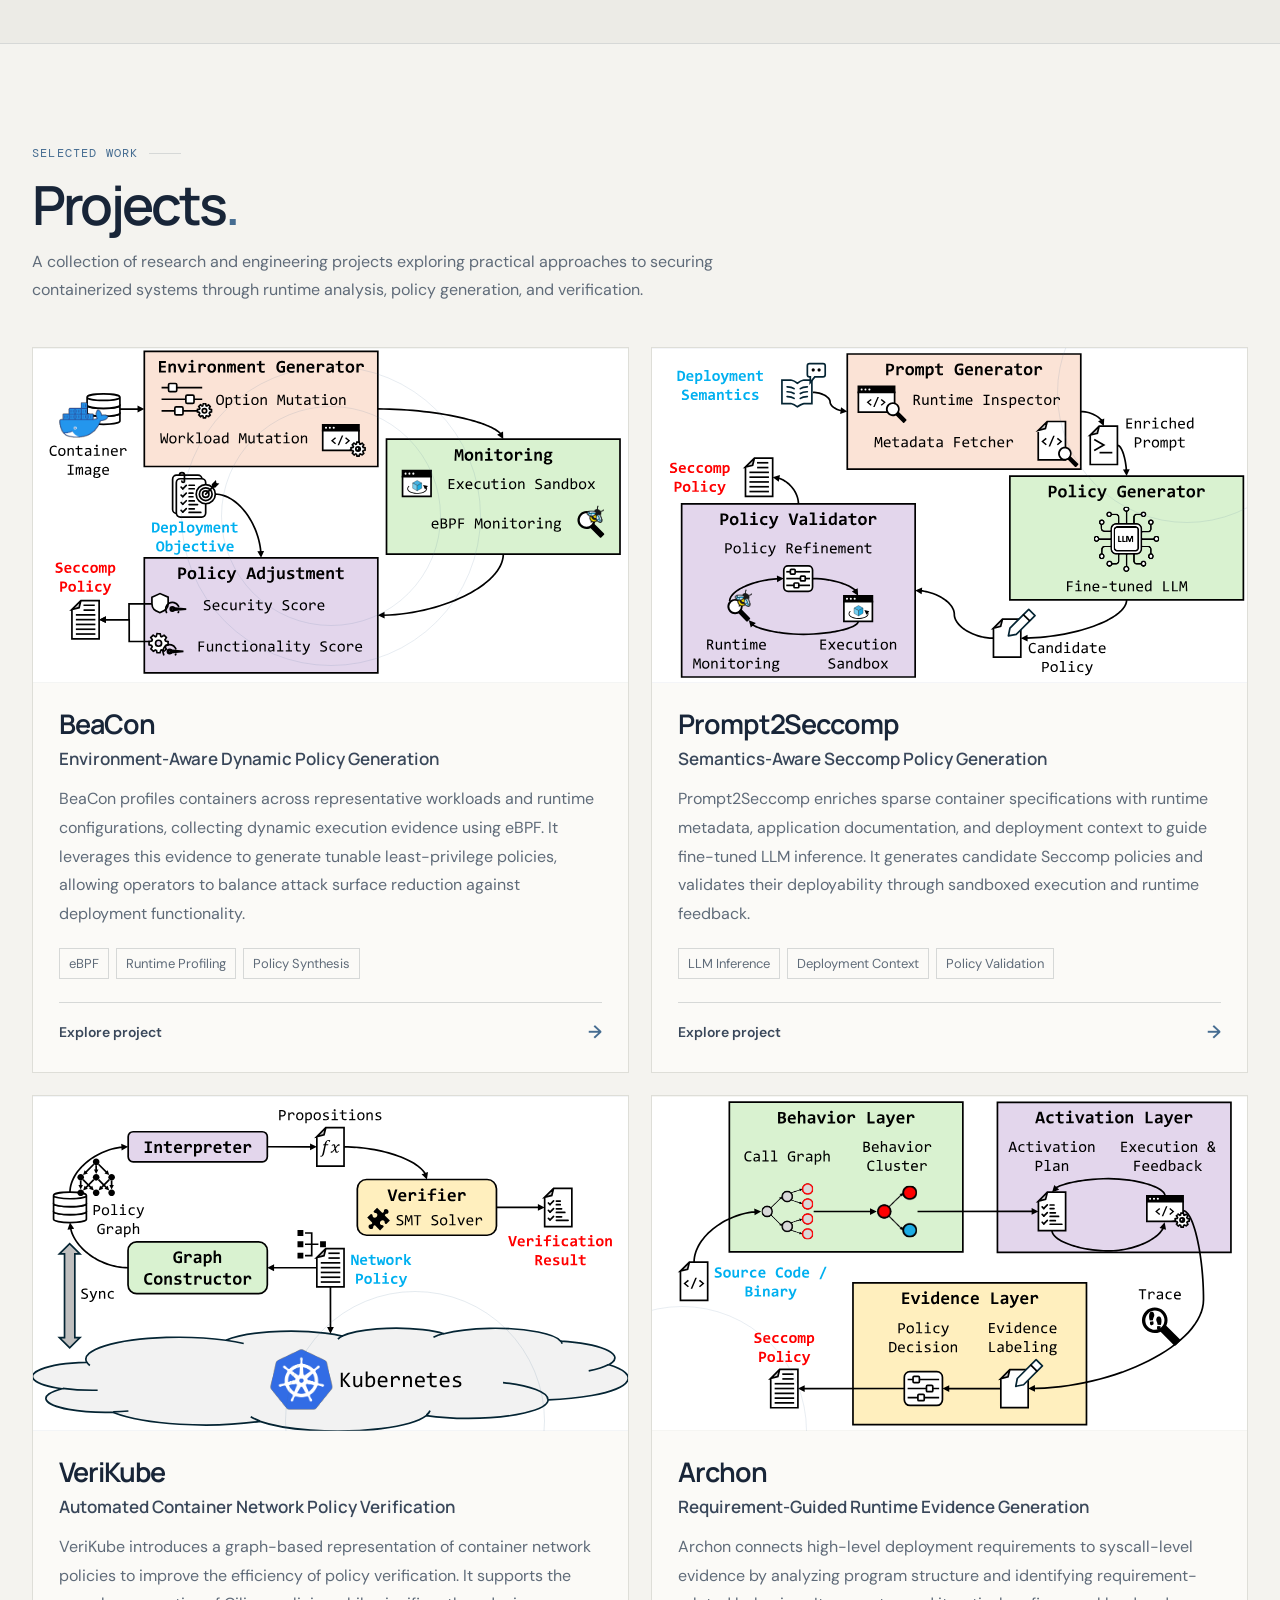
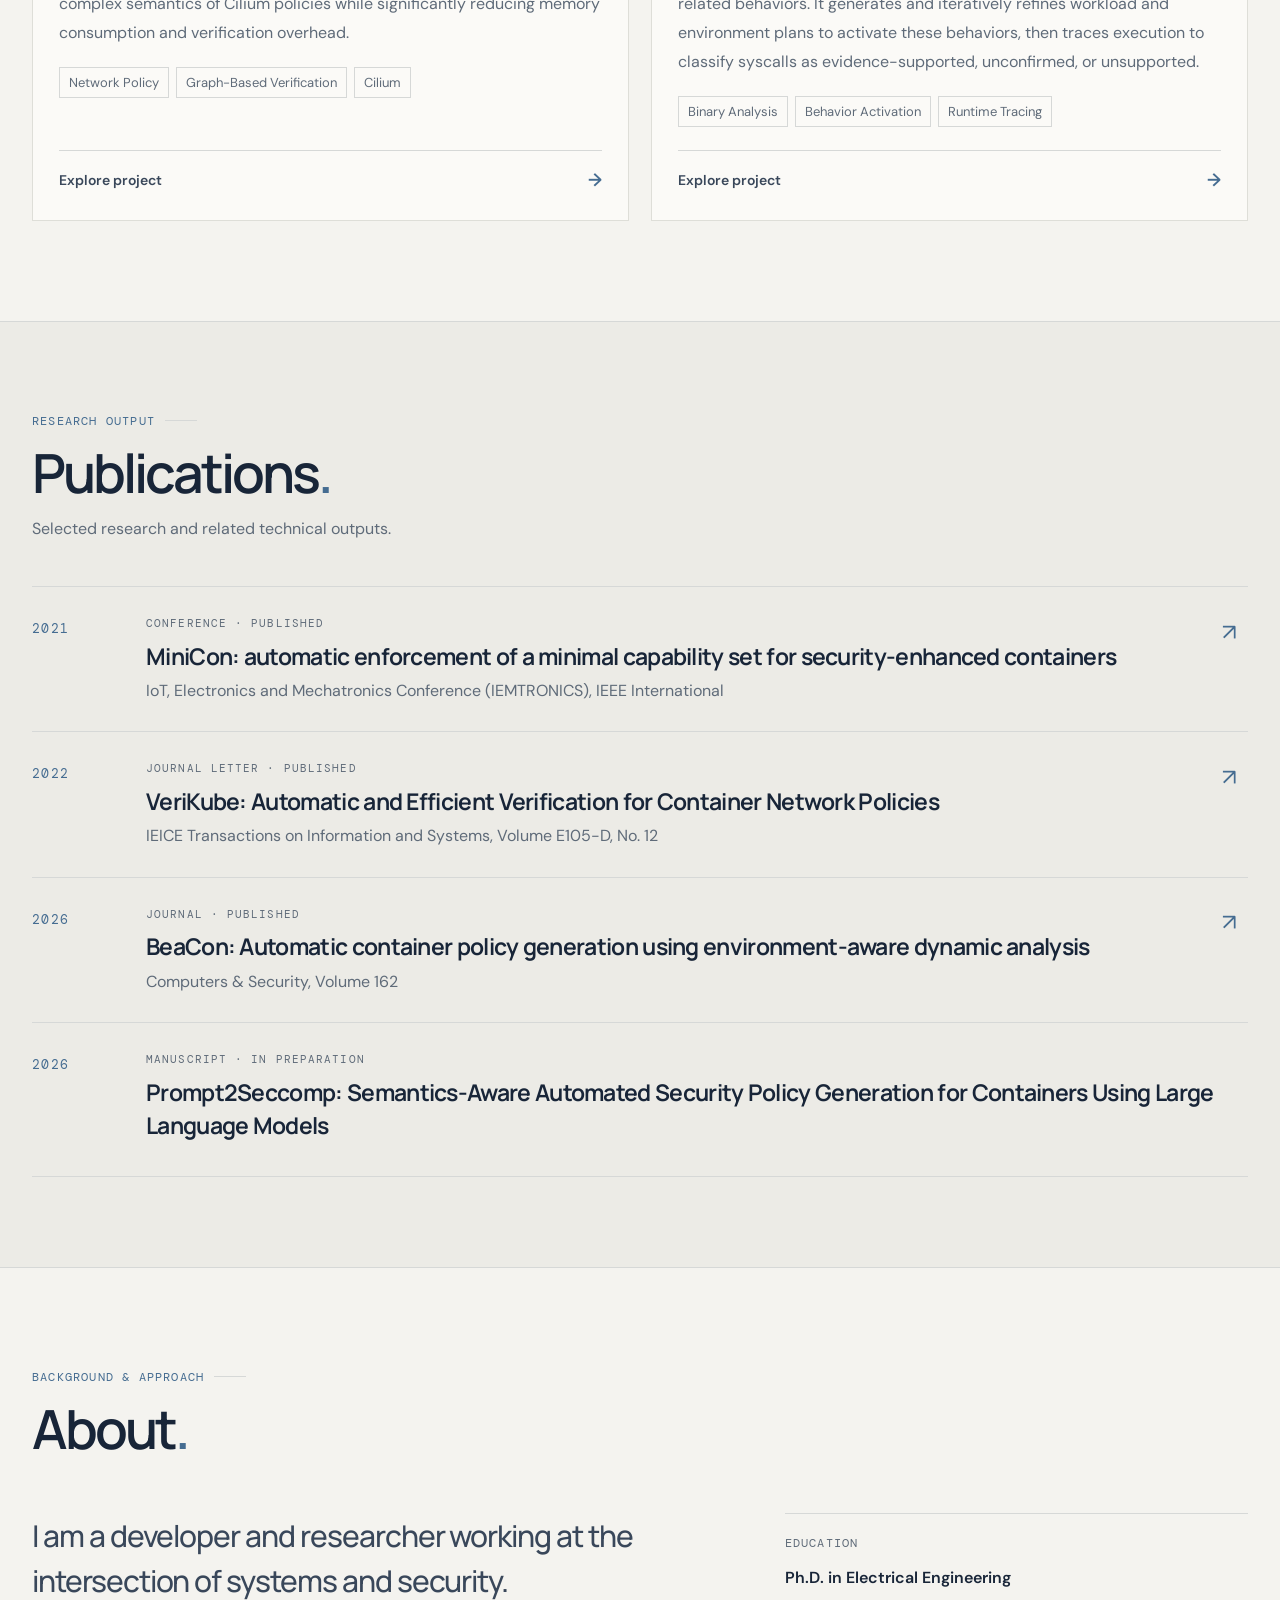
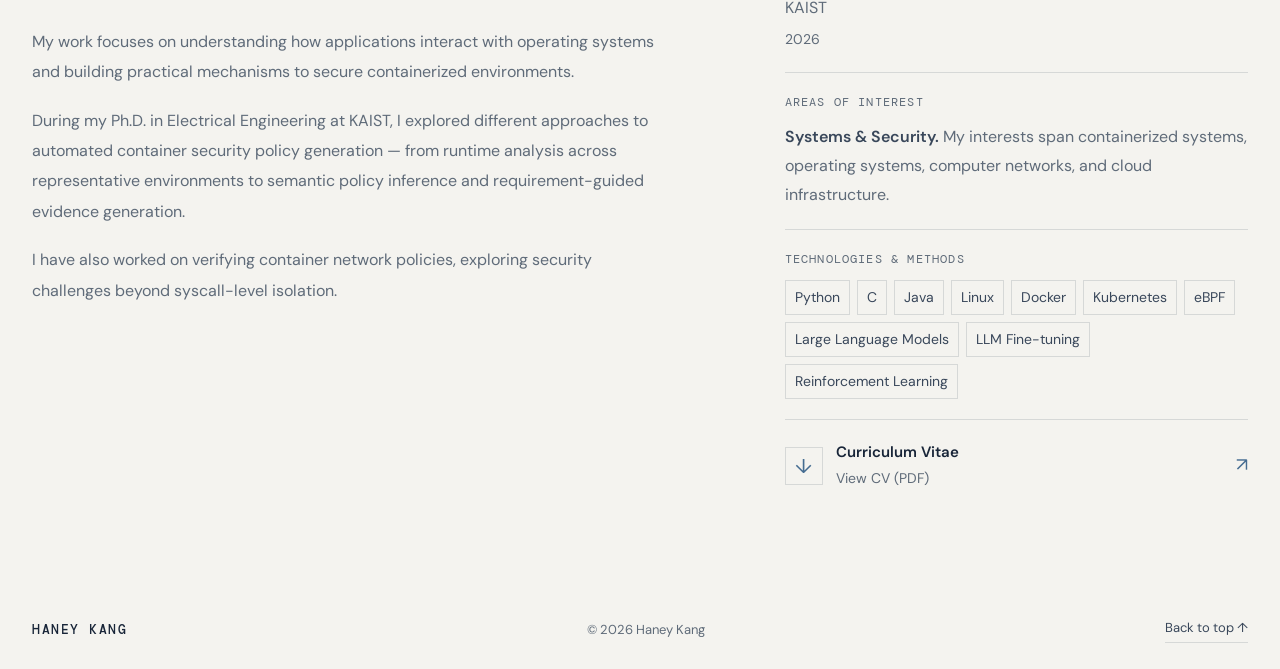
==== commit 3d88ec12: "add detail projects" ====
--- a/index.html
+++ b/index.html
@@ -19,6 +19,7 @@
         </script>
         <title>Haney Kang</title>
         <link rel="stylesheet" href="assets/css/style.css">
+        <link rel="stylesheet" href="assets/css/portfolio-detail-overrides.css">
         <script src="assets/js/main.js" defer></script>
     </head>
     <body>
@@ -132,31 +133,33 @@
                 </div>
             </section>
             <section class="intro-section section-shell" id="top" aria-labelledby="intro-title">
-                <div class="intro">
-                    <p class="eyebrow"><span class="status-dot" aria-hidden="true"></span> CLOUD &amp; INFRASTRUCTURE SECURITY</p>
-                    <h1 class="intro-title" id="intro-title">
-                        <span class="intro-line">Think Differently.</span>
-                        <span class="intro-line headline-accent">Build Differently.</span>
-                        <span class="intro-line">Make a Difference.</span>
-                    </h1>
-                    <p class="intro-summary">
-                        I'm a developer and researcher who enjoys finding better ways to solve problems and implementing practical solutions. I value creative thinking, hands-on implementation, and continuous improvement, with a focus on building things that deliver meaningful value.
-                    </p>
-                    <div class="intro-actions">
-                        <a class="button button-primary" href="#projects">Explore selected work <span aria-hidden="true">↓</span></a>
-                        <a class="text-link" href="#about">More about me <span aria-hidden="true">↗</span></a>
-                    </div>
-                    <div class="intro-meta">
-                        <div class="intro-meta-group">
-                            <span class="meta-label">AREAS OF FOCUS</span>
-                            <span>Systems Security</span>
-                            <span>Runtime Analysis</span>
-                            <span>Security Automation</span>
-                        </div>
-                        <div class="intro-meta-group">
-                            <span class="meta-label">EDUCATION</span>
-                            <span>Ph.D. in Electrical Engineering</span>
-                            <span>KAIST</span>
+                <div class="section-shell section intro-section-inner">
+                    <div class="intro">
+                        <p class="eyebrow"><span class="status-dot" aria-hidden="true"></span> CLOUD &amp; INFRASTRUCTURE SECURITY</p>
+                        <h1 class="intro-title" id="intro-title">
+                            <span class="intro-line">Think Differently.</span>
+                            <span class="intro-line headline-accent">Build Differently.</span>
+                            <span class="intro-line">Make a Difference.</span>
+                        </h1>
+                        <p class="intro-summary">
+                            I'm a developer and researcher who enjoys finding better ways to solve problems and implementing practical solutions. I value creative thinking, hands-on implementation, and continuous improvement, with a focus on building things that deliver meaningful value.
+                        </p>
+                        <div class="intro-actions">
+                            <a class="button button-primary" href="#projects">Explore selected work <span aria-hidden="true">↓</span></a>
+                            <a class="text-link" href="#about">More about me <span aria-hidden="true">↗</span></a>
+                        </div>
+                        <div class="intro-meta">
+                            <div class="intro-meta-group">
+                                <span class="meta-label">AREAS OF FOCUS</span>
+                                <span>Systems Security</span>
+                                <span>Runtime Analysis</span>
+                                <span>Security Automation</span>
+                            </div>
+                            <div class="intro-meta-group">
+                                <span class="meta-label">EDUCATION</span>
+                                <span>Ph.D. in Electrical Engineering</span>
+                                <span>KAIST</span>
+                            </div>
                         </div>
                     </div>
                 </div>
--- a/assets/css/portfolio-detail-overrides.css
+++ b/assets/css/portfolio-detail-overrides.css
@@ -0,0 +1,231 @@
+/* Portfolio detail-page visual system and publication-aligned Home intro.
+   Load after assets/css/style.css. */
+
+/* Home intro: full-width band, centered content shell like Publications. */
+.intro-section {
+  width: 100%;
+  margin-inline: 0;
+  border-top: 1px solid var(--line);
+  border-bottom: 1px solid var(--line);
+  background: var(--paper-deep);
+}
+.intro-section-inner {
+  width: min(var(--shell, 1280px), calc(100% - 64px));
+  margin-inline: auto;
+  padding: 90px 0;
+}
+.intro { padding: 0; }
+.intro-title {
+  max-width: 1000px;
+  margin-bottom: 26px;
+  font-size: clamp(44px, 6.2vw, 78px);
+  font-weight: 600;
+  letter-spacing: -.06em;
+  line-height: 1.08;
+}
+.intro-line { display: block; }
+.intro-summary {
+  max-width: 850px;
+  margin-bottom: 30px;
+  color: var(--muted);
+  font-size: 18px;
+  line-height: 1.85;
+}
+.intro-actions {
+  display: flex;
+  align-items: center;
+  flex-wrap: wrap;
+  gap: 25px;
+}
+.intro-meta {
+  display: flex;
+  flex-wrap: wrap;
+  gap: 54px;
+  margin-top: 56px;
+}
+.intro-meta-group { display: grid; gap: 5px; }
+.intro-meta-group > span:not(.meta-label) {
+  color: var(--ink-soft);
+  font-size: 16px;
+}
+
+/* Detail hero metadata uses the exact category names from the project cards. */
+.detail-hero h2 {
+  margin: -4px 0 16px;
+  color: var(--ink-soft);
+  font-family: var(--display);
+  font-size: clamp(20px, 2.2vw, 27px);
+  font-weight: 550;
+  letter-spacing: -.025em;
+  line-height: 1.35;
+}
+.detail-summary { max-width: 850px; }
+.detail-meta {
+  display: grid;
+  grid-template-columns: repeat(3, minmax(0, 1fr));
+  gap: 24px;
+  padding-top: 22px;
+  border-top: 1px solid var(--line);
+}
+.detail-meta > div { min-width: 0; }
+.detail-meta span:last-child { overflow-wrap: anywhere; }
+
+/* Reusable visuals: challenge flow, design cards, architecture figure and KPI tiles. */
+.detail-figure {
+  margin: 22px 0 18px;
+  padding: 12px;
+  border: 1px solid var(--line);
+  background: var(--surface);
+}
+.detail-figure img {
+  display: block;
+  width: 100%;
+  height: auto;
+  object-fit: contain;
+}
+.detail-figure figcaption {
+  margin-top: 10px;
+  color: var(--muted);
+  font-size: 13px;
+  line-height: 1.5;
+}
+.problem-flow,
+.approach-grid,
+.implementation-grid,
+.results-grid {
+  display: grid;
+  grid-template-columns: repeat(3, minmax(0, 1fr));
+  gap: 12px;
+  margin: 22px 0 8px;
+}
+.problem-step,
+.implementation-card,
+.result-card {
+  min-width: 0;
+  padding: 17px 16px 18px;
+  border: 1px solid var(--line);
+  background: var(--surface);
+}
+.problem-step { position: relative; }
+.problem-step:not(:last-child)::after {
+  position: absolute;
+  top: 50%;
+  right: -11px;
+  z-index: 2;
+  display: grid;
+  width: 18px;
+  height: 18px;
+  place-items: center;
+  background: var(--paper-deep);
+  color: var(--blue);
+  content: '→';
+  font-size: 16px;
+  transform: translateY(-50%);
+}
+.problem-step-index,
+.approach-step-index,
+.implementation-index {
+  display: block;
+  margin-bottom: 9px;
+  color: var(--blue);
+  font-family: var(--mono);
+  font-size: 11px;
+  letter-spacing: .08em;
+}
+.problem-step h3,
+.approach-card h3,
+.implementation-card h3 {
+  margin: 0 0 7px;
+  color: var(--ink-soft);
+  font-size: 17px;
+  font-weight: 650;
+  line-height: 1.35;
+}
+.problem-step p,
+.approach-card p,
+.implementation-card p {
+  margin: 0;
+  color: var(--muted);
+  font-size: 14px;
+  line-height: 1.65;
+}
+.approach-card {
+  min-width: 0;
+  padding: 18px 17px;
+  border-top: 2px solid var(--blue);
+  background: var(--paper-deep);
+}
+.approach-card h3 { font-size: 18px; }
+.implementation-card h3 { font-size: 16px; }
+.approach-reference {
+  display: inline-block;
+  margin-top: 12px;
+  padding: 4px 7px;
+  border: 1px solid var(--line);
+  color: var(--blue-dark);
+  font-family: var(--mono);
+  font-size: 10px;
+  letter-spacing: .03em;
+}
+.results-grid { margin-top: 22px; }
+.result-card {
+  padding: 19px 18px;
+  background: var(--paper-deep);
+}
+.result-value {
+  display: block;
+  margin-bottom: 8px;
+  color: var(--blue);
+  font-family: var(--display);
+  font-size: clamp(28px, 3.4vw, 43px);
+  font-weight: 700;
+  letter-spacing: -.045em;
+  line-height: 1.1;
+  overflow-wrap: anywhere;
+}
+.result-label {
+  display: block;
+  margin-bottom: 7px;
+  color: var(--ink-soft);
+  font-size: 14px;
+  font-weight: 650;
+  line-height: 1.4;
+}
+.result-note {
+  display: block;
+  color: var(--muted);
+  font-size: 12px;
+  line-height: 1.55;
+}
+.detail-note {
+  margin-top: 14px !important;
+  color: var(--muted);
+  font-size: 13px !important;
+  line-height: 1.65 !important;
+}
+
+@media (max-width: 760px) {
+  .intro-section-inner {
+    width: calc(100% - 40px);
+    padding: 72px 0;
+  }
+  .intro-title { font-size: clamp(39px, 10.5vw, 56px); }
+  .intro-summary { font-size: 17px; }
+  .intro-meta { gap: 30px; margin-top: 40px; }
+  .detail-meta,
+  .problem-flow,
+  .approach-grid,
+  .implementation-grid,
+  .results-grid { grid-template-columns: minmax(0, 1fr); }
+  .problem-step:not(:last-child)::after {
+    top: auto;
+    right: 50%;
+    bottom: -17px;
+    transform: translateX(50%) rotate(90deg);
+  }
+  .detail-figure { padding: 8px; }
+}
+@media (max-width: 420px) {
+  .intro-section-inner { width: calc(100% - 32px); }
+  .intro-title { font-size: clamp(35px, 10.2vw, 43px); }
+}
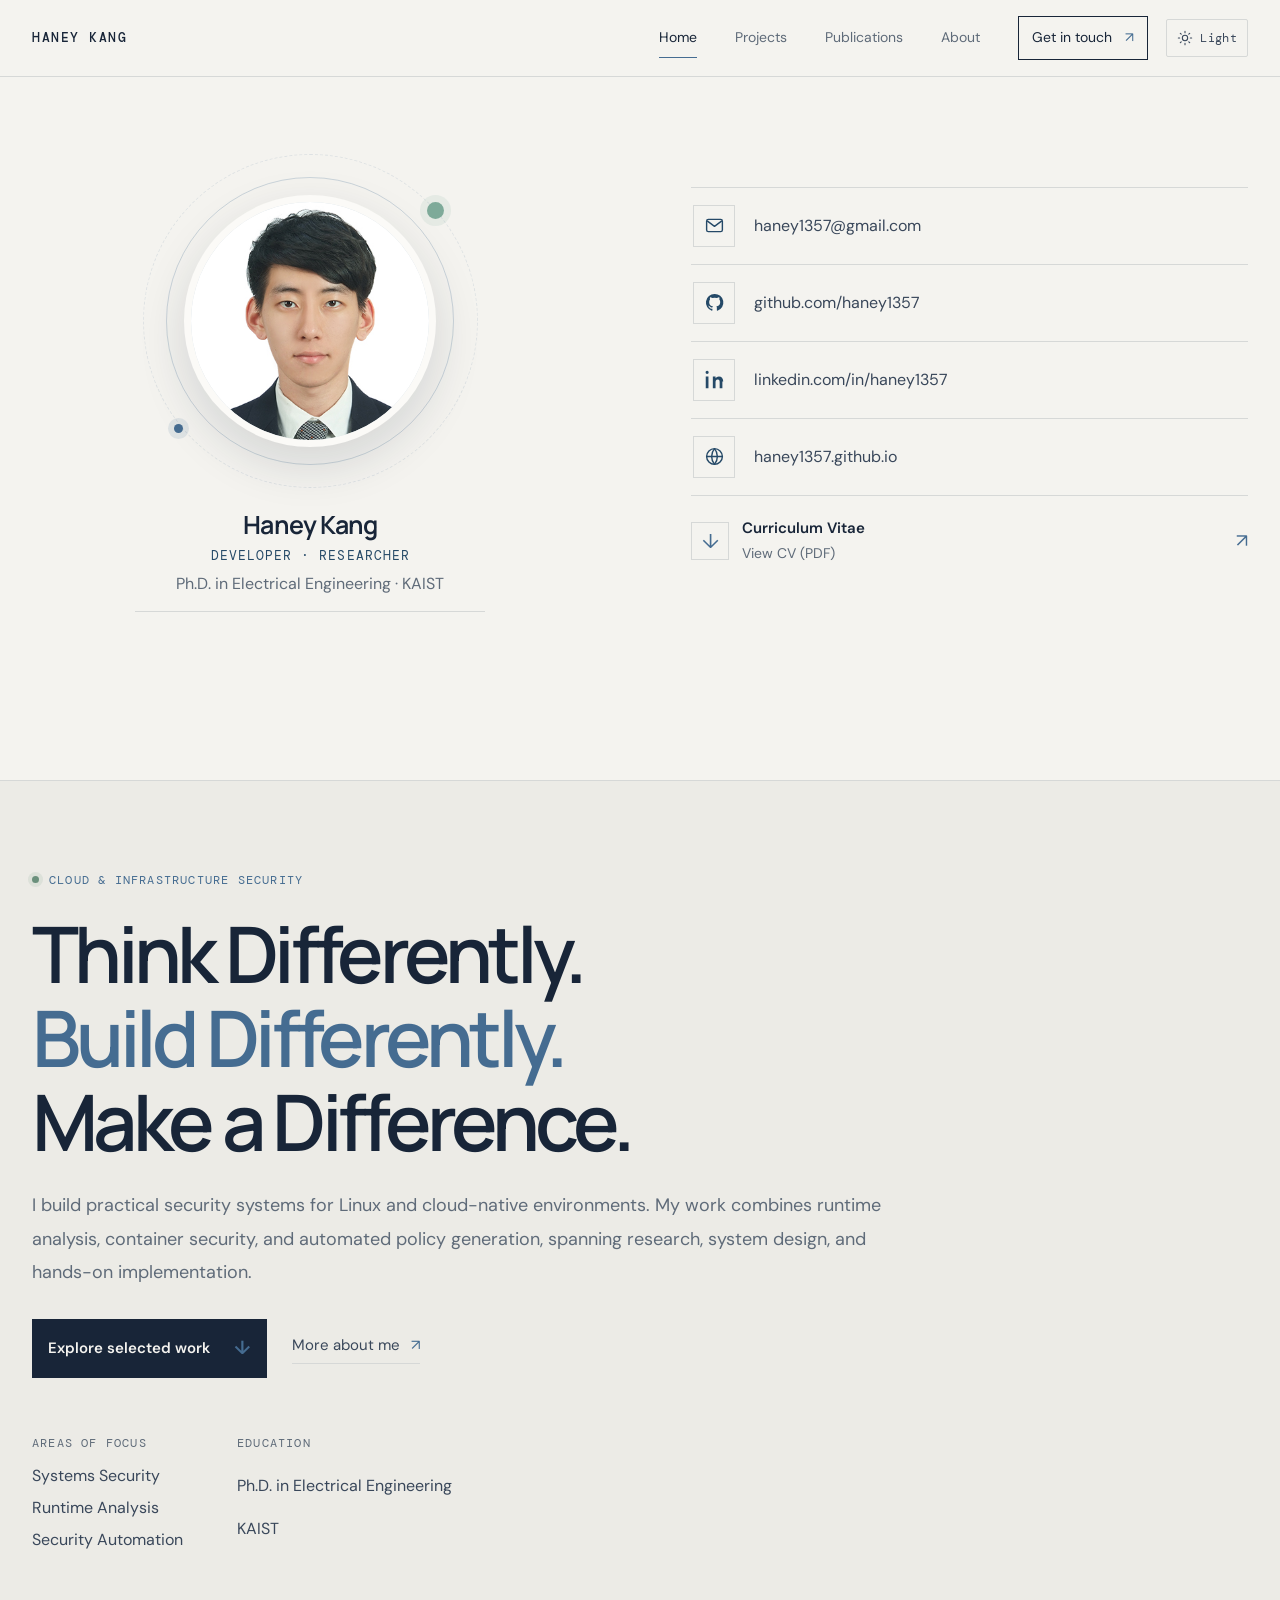
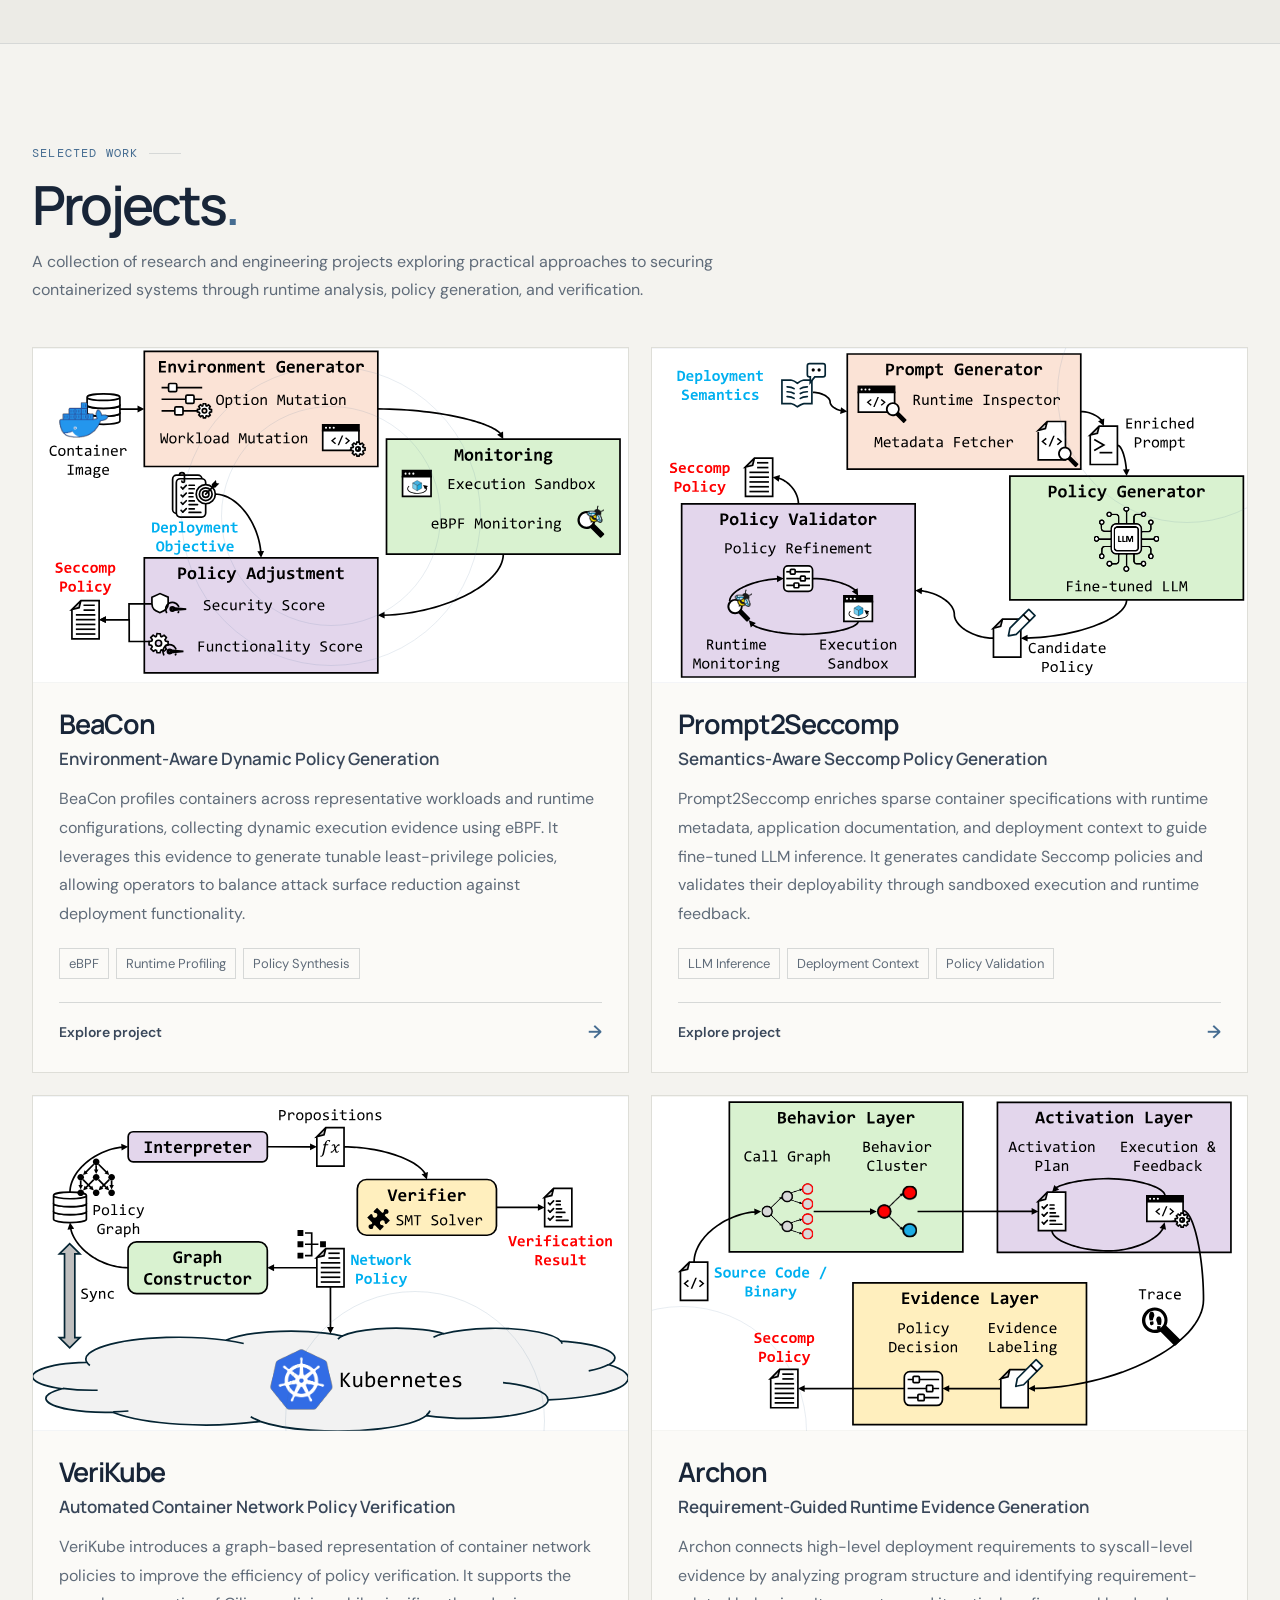
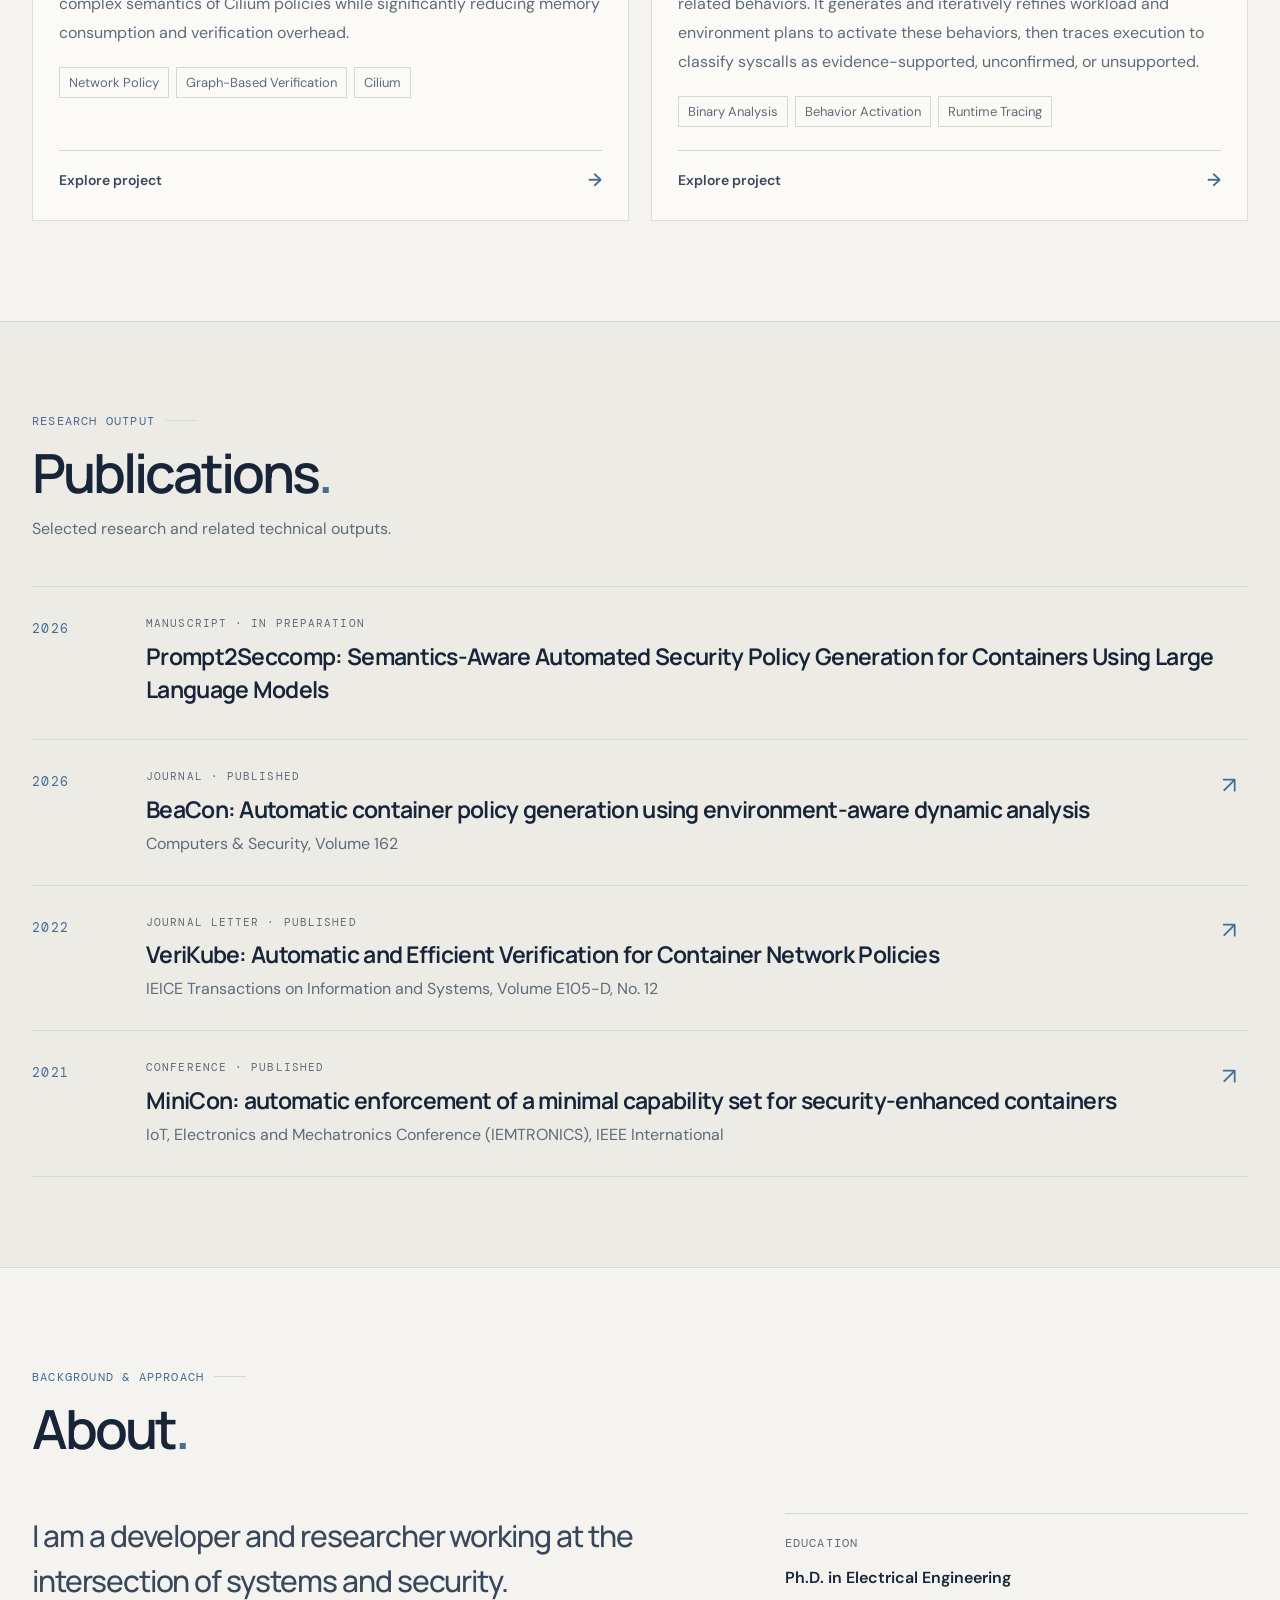
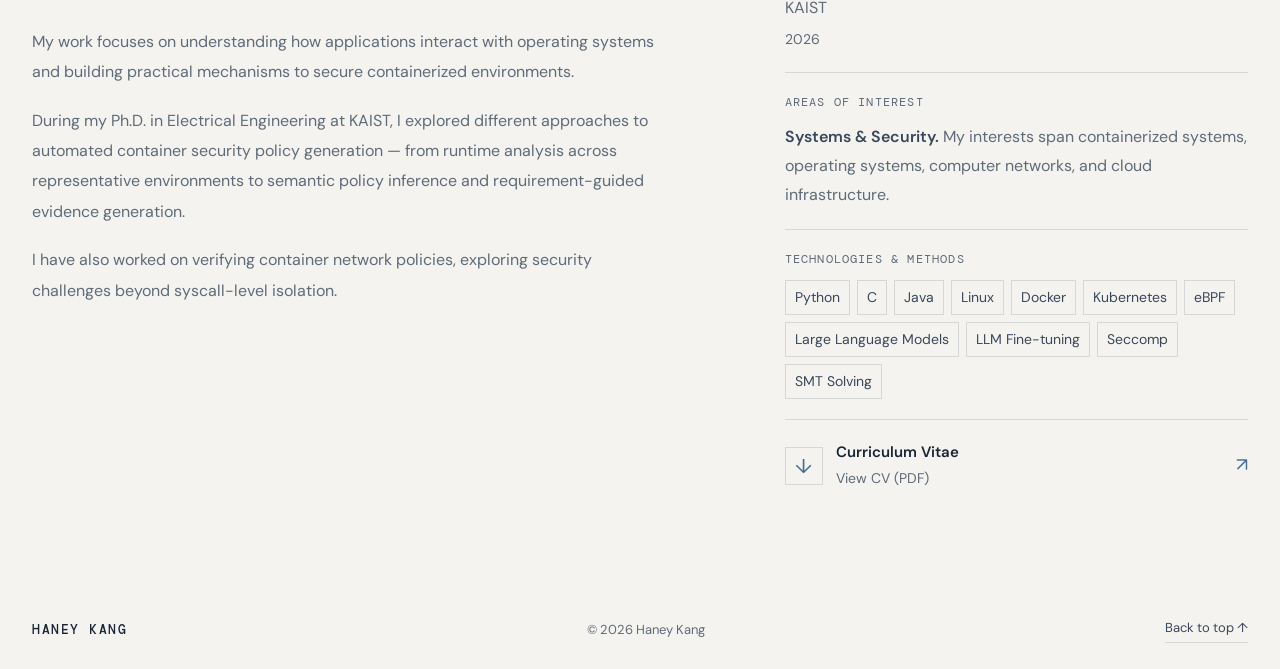
==== commit e6394880: "Improve readability" ====
--- a/index.html
+++ b/index.html
@@ -128,11 +128,16 @@
                                 <span class="contact-value">haney1357.github.io</span>
                                 <span class="sr-only">Website</span>
                             </a>
+                            <a class="resume-link" href="assets/cv/cv.pdf" target="_blank" rel="noopener noreferrer">
+                                <span class="resume-icon" aria-hidden="true">↓</span>
+                                <span class="resume-copy"><strong>Curriculum Vitae</strong><small>View CV (PDF)</small></span>
+                                <span class="resume-arrow" aria-hidden="true">↗</span>
+                            </a>
                         </div>
                     </div>
                 </div>
             </section>
-            <section class="intro-section section-shell" id="top" aria-labelledby="intro-title">
+            <section class="intro-section section-shell" id="intro" aria-labelledby="intro-title">
                 <div class="section-shell section intro-section-inner">
                     <div class="intro">
                         <p class="eyebrow"><span class="status-dot" aria-hidden="true"></span> CLOUD &amp; INFRASTRUCTURE SECURITY</p>
@@ -142,7 +147,7 @@
                             <span class="intro-line">Make a Difference.</span>
                         </h1>
                         <p class="intro-summary">
-                            I'm a developer and researcher who enjoys finding better ways to solve problems and implementing practical solutions. I value creative thinking, hands-on implementation, and continuous improvement, with a focus on building things that deliver meaningful value.
+                            I build practical security systems for Linux and cloud-native environments. My work combines runtime analysis, container security, and automated policy generation, spanning research, system design, and hands-on implementation.
                         </p>
                         <div class="intro-actions">
                             <a class="button button-primary" href="#projects">Explore selected work <span aria-hidden="true">↓</span></a>
@@ -288,6 +293,34 @@
                     </div>
 
                     <div class="publication-list">
+                        <article class="publication-item publication-no-link">
+                            <span class="publication-year">2026</span>
+                            <div class="publication-main">
+                                <div class="publication-type">MANUSCRIPT · IN PREPARATION</div>
+                                <h3>Prompt2Seccomp: Semantics-Aware Automated Security Policy Generation for Containers Using Large Language Models</h3>
+                            </div>
+                        </article>
+
+                        <article class="publication-item">
+                            <span class="publication-year">2026</span>
+                            <div class="publication-main">
+                                <div class="publication-type">JOURNAL · PUBLISHED</div>
+                                <h3>BeaCon: Automatic container policy generation using environment-aware dynamic analysis</h3>
+                                <p>Computers &amp; Security, Volume 162</p>
+                            </div>
+                            <a class="publication-arrow" href="https://nss.kaist.ac.kr/assets/papers/comsec2025-kang.pdf" target="_blank" rel="noopener noreferrer" aria-label="Read BeaCon paper">↗</a>
+                        </article>
+
+                        <article class="publication-item">
+                            <span class="publication-year">2022</span>
+                            <div class="publication-main">
+                                <div class="publication-type">JOURNAL LETTER · PUBLISHED</div>
+                                <h3>VeriKube: Automatic and Efficient Verification for Container Network Policies</h3>
+                                <p>IEICE Transactions on Information and Systems, Volume E105-D, No. 12</p>
+                            </div>
+                            <a class="publication-arrow" href="https://globals.ieice.org/en_transactions/information/10.1587/transinf.2022EDL8046/_p" target="_blank" rel="noopener noreferrer" aria-label="View VeriKube publication">↗</a>
+                        </article>
+
                         <article class="publication-item">
                             <span class="publication-year">2021</span>
                             <div class="publication-main">
@@ -296,34 +329,6 @@
                                 <p>IoT, Electronics and Mechatronics Conference (IEMTRONICS), IEEE International</p>
                             </div>
                             <a class="publication-arrow" href="https://ieeexplore.ieee.org/document/9422529" target="_blank" rel="noopener noreferrer" aria-label="View MiniCon on IEEE Xplore">↗</a>
-                        </article>
-
-                        <article class="publication-item">
-                            <span class="publication-year">2022</span>
-                            <div class="publication-main">
-                                <div class="publication-type">JOURNAL LETTER · PUBLISHED</div>
-                                <h3>VeriKube: Automatic and Efficient Verification for Container Network Policies</h3>
-                                <p>IEICE Transactions on Information and Systems, Volume E105-D, No. 12</p>
-                            </div>
-                            <a class="publication-arrow" href="https://globals.ieice.org/en_transactions/information/10.1587/transinf.2022EDL8046/_p" target="_blank" rel="noopener noreferrer" aria-label="View VeriKube publication">↗</a>
-                        </article>
-
-                        <article class="publication-item">
-                            <span class="publication-year">2026</span>
-                            <div class="publication-main">
-                                <div class="publication-type">JOURNAL · PUBLISHED</div>
-                                <h3>BeaCon: Automatic container policy generation using environment-aware dynamic analysis</h3>
-                                <p>Computers &amp; Security, Volume 162</p>
-                            </div>
-                            <a class="publication-arrow" href="https://nss.kaist.ac.kr/assets/papers/comsec2025-kang.pdf" target="_blank" rel="noopener noreferrer" aria-label="Read BeaCon paper">↗</a>
-                        </article>
-
-                        <article class="publication-item publication-no-link">
-                            <span class="publication-year">2026</span>
-                            <div class="publication-main">
-                                <div class="publication-type">MANUSCRIPT · IN PREPARATION</div>
-                                <h3>Prompt2Seccomp: Semantics-Aware Automated Security Policy Generation for Containers Using Large Language Models</h3>
-                            </div>
                         </article>
                     </div>
                 </div>
@@ -372,7 +377,8 @@
                                 <span>eBPF</span>
                                 <span>Large Language Models</span>
                                 <span>LLM Fine-tuning</span>
-                                <span>Reinforcement Learning</span>
+                                <span>Seccomp</span>
+                                <span>SMT Solving</span>
                             </div>
                         </div>
 
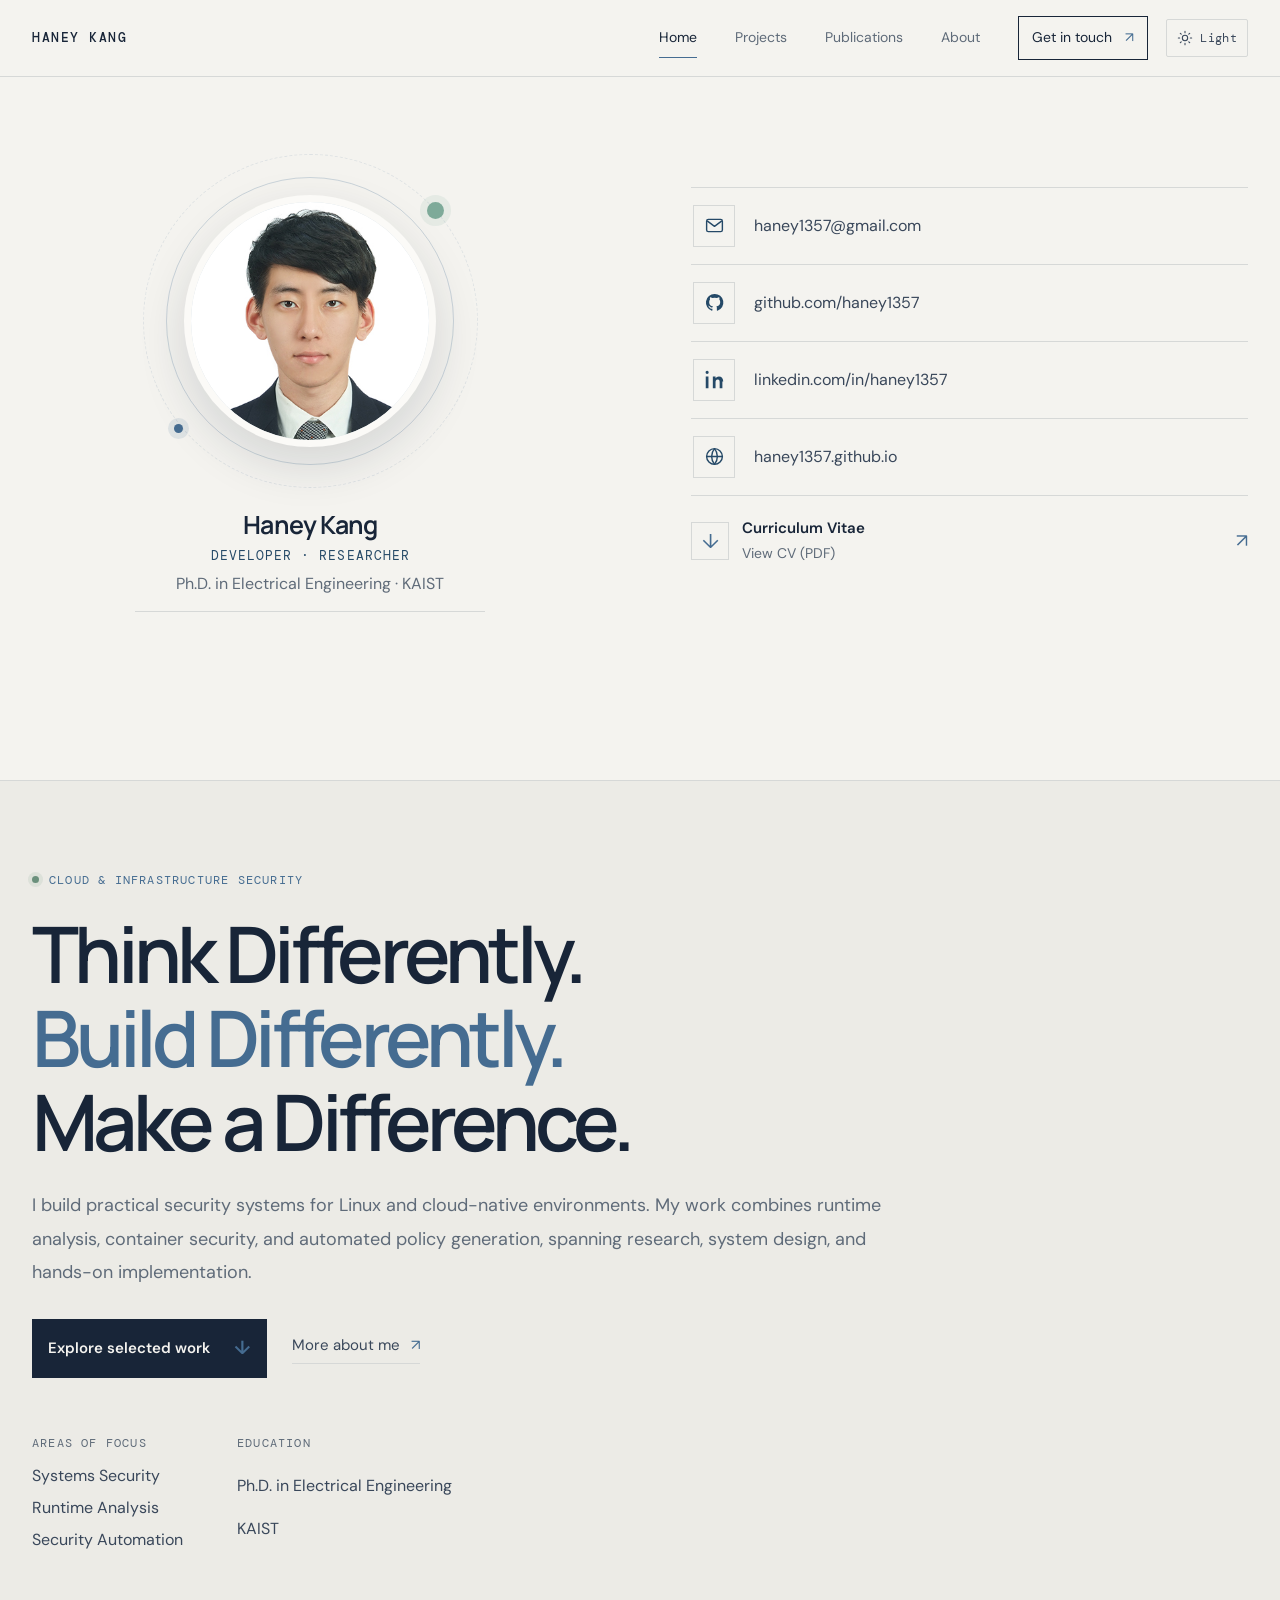
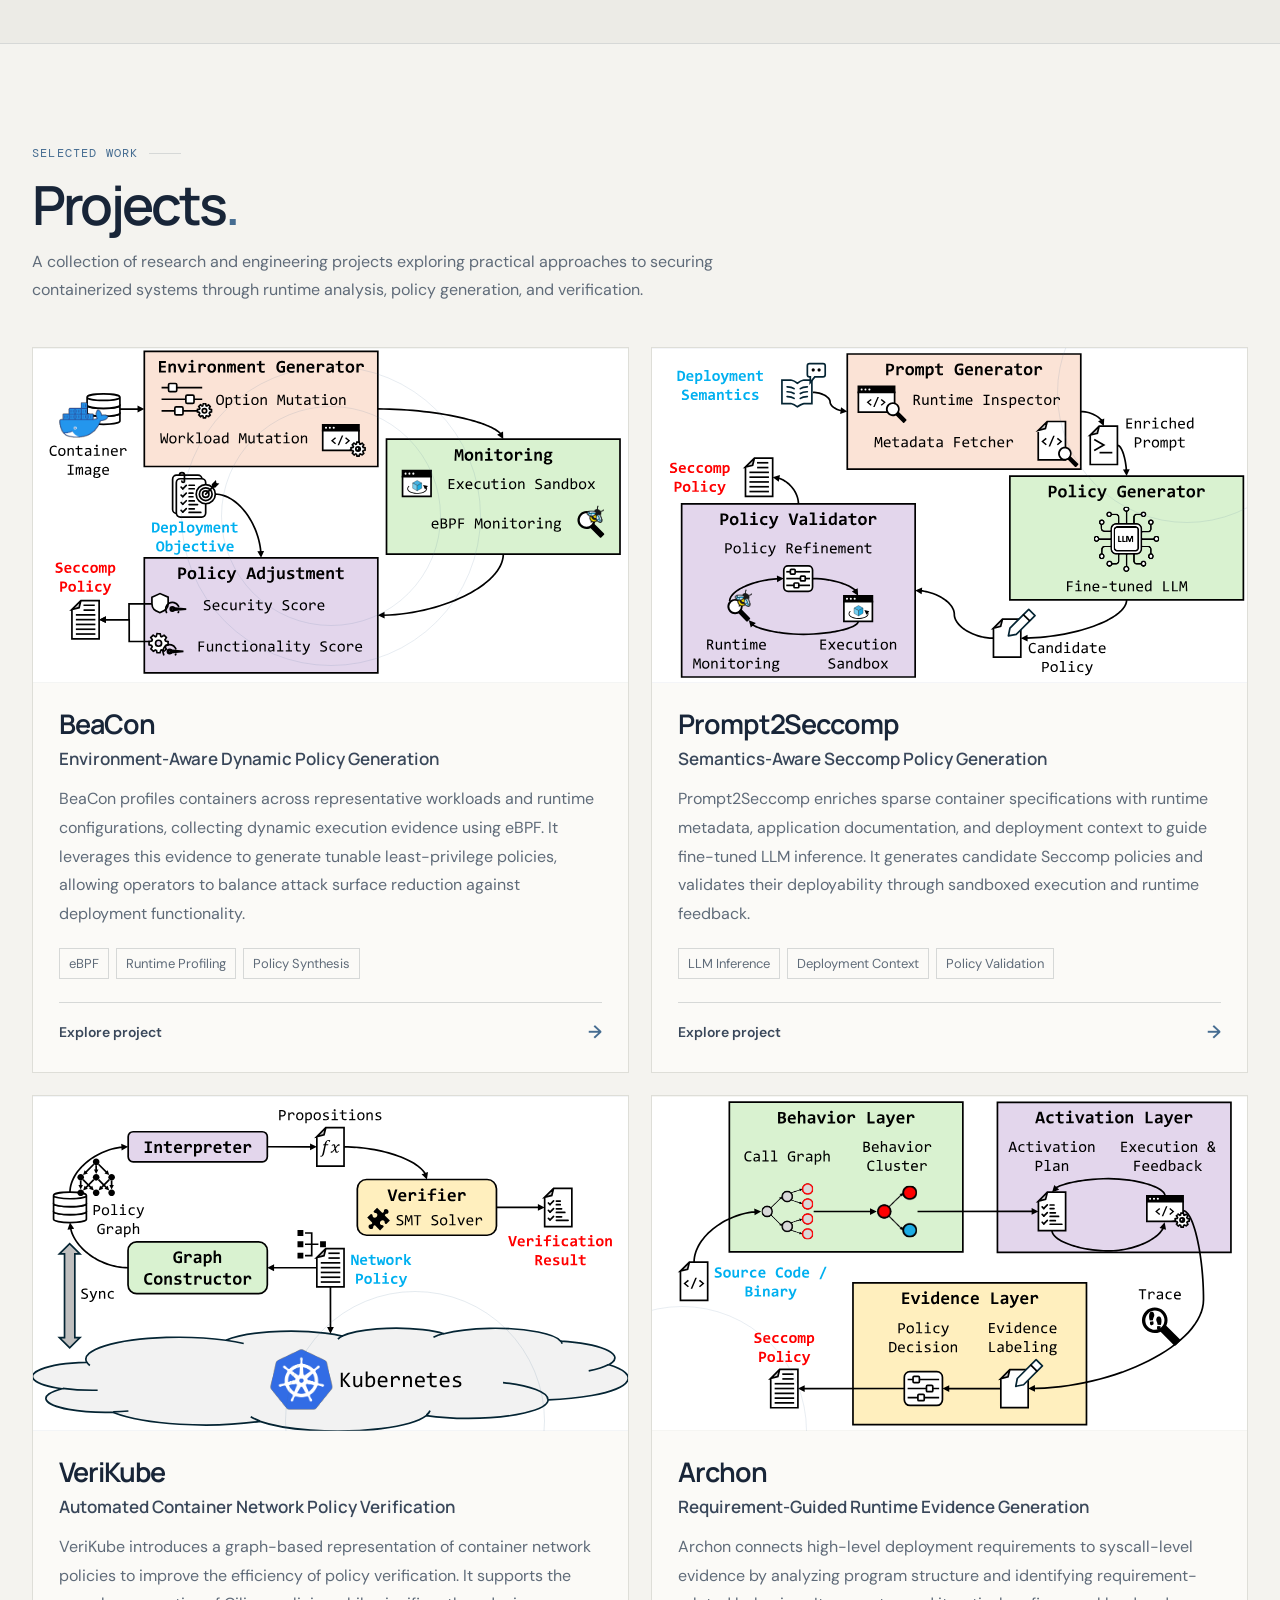
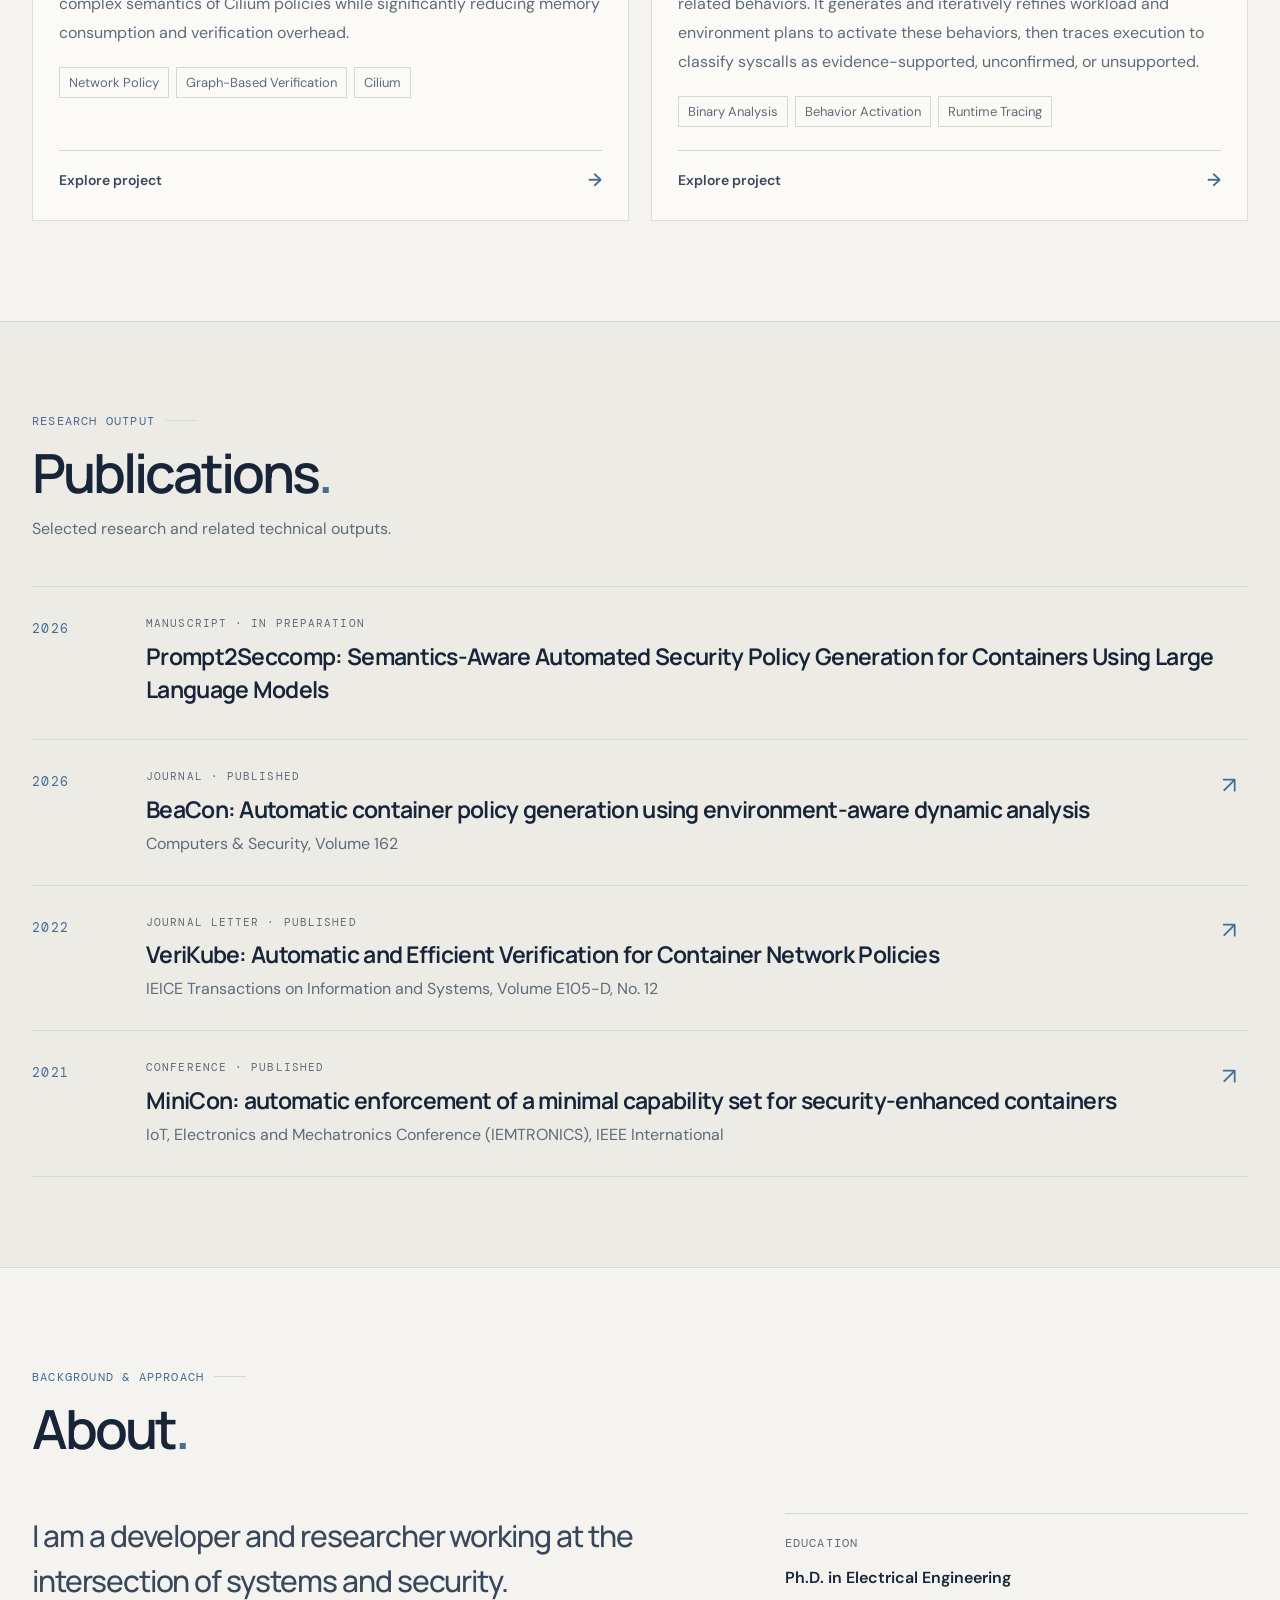
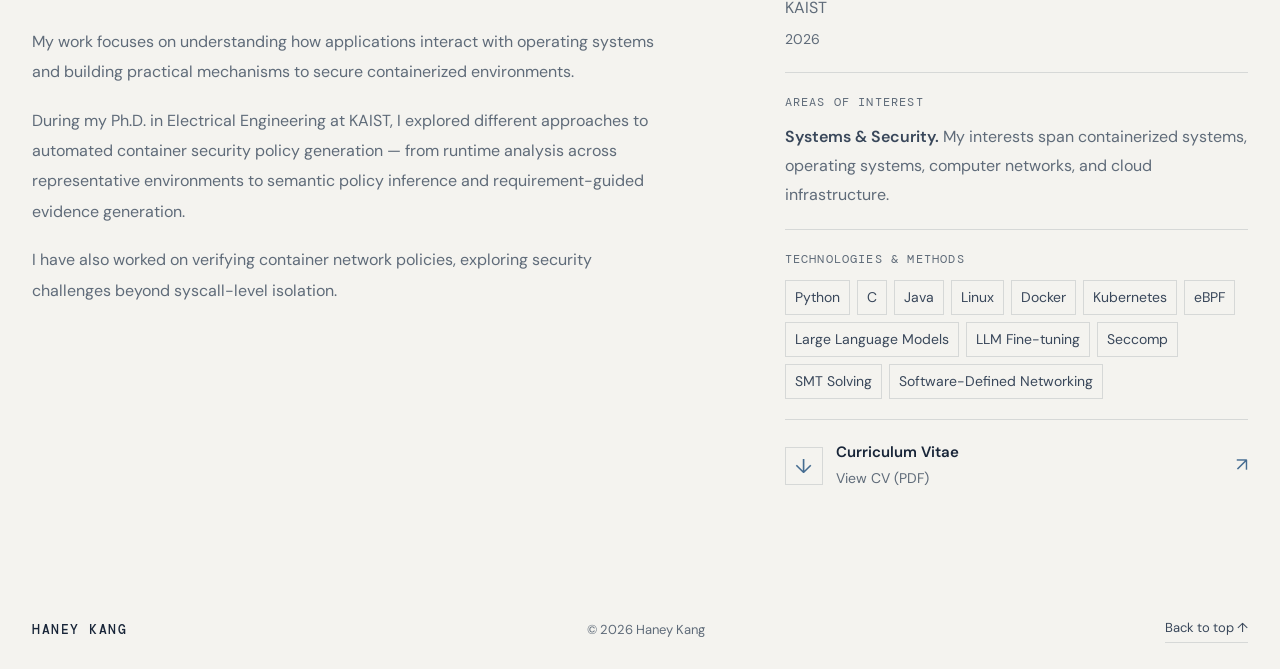
==== commit 567b4064: "Revise pub link" ====
--- a/index.html
+++ b/index.html
@@ -318,7 +318,7 @@
                                 <h3>VeriKube: Automatic and Efficient Verification for Container Network Policies</h3>
                                 <p>IEICE Transactions on Information and Systems, Volume E105-D, No. 12</p>
                             </div>
-                            <a class="publication-arrow" href="https://globals.ieice.org/en_transactions/information/10.1587/transinf.2022EDL8046/_p" target="_blank" rel="noopener noreferrer" aria-label="View VeriKube publication">↗</a>
+                            <a class="publication-arrow" href="https://www.jstage.jst.go.jp/article/transinf/E105.D/12/E105.D_2022EDL8046/_pdf/-char/en" target="_blank" rel="noopener noreferrer" aria-label="View VeriKube publication">↗</a>
                         </article>
 
                         <article class="publication-item">
@@ -379,6 +379,7 @@
                                 <span>LLM Fine-tuning</span>
                                 <span>Seccomp</span>
                                 <span>SMT Solving</span>
+                                <span>Software-Defined Networking</span>
                             </div>
                         </div>
 
--- a/assets/css/style.css
+++ b/assets/css/style.css
@@ -437,6 +437,10 @@
   border-top: 1px solid var(--line);
 }
 
+.contact-links > .resume-link {
+    grid-column: 1 / -1;
+}
+
 .contact-link {
   display: grid;
   grid-template-columns: 44px minmax(0, 1fr);
